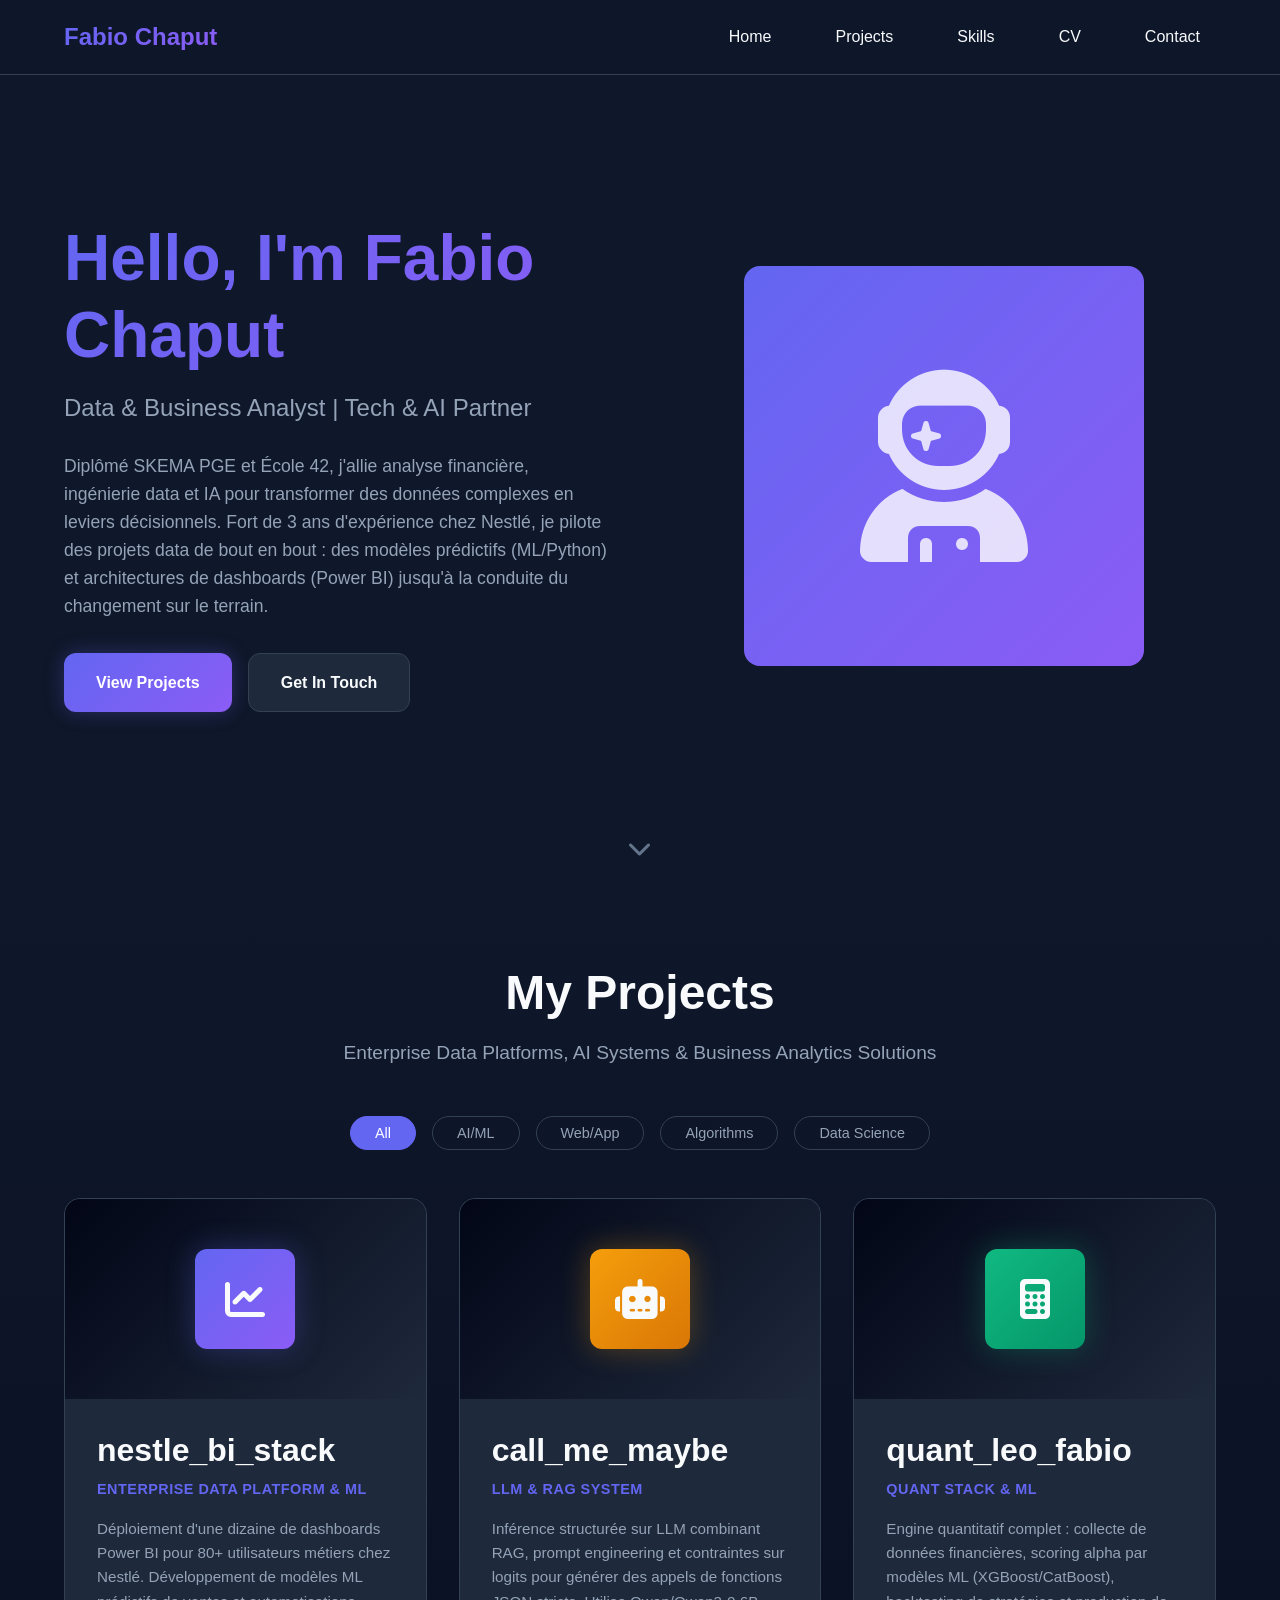
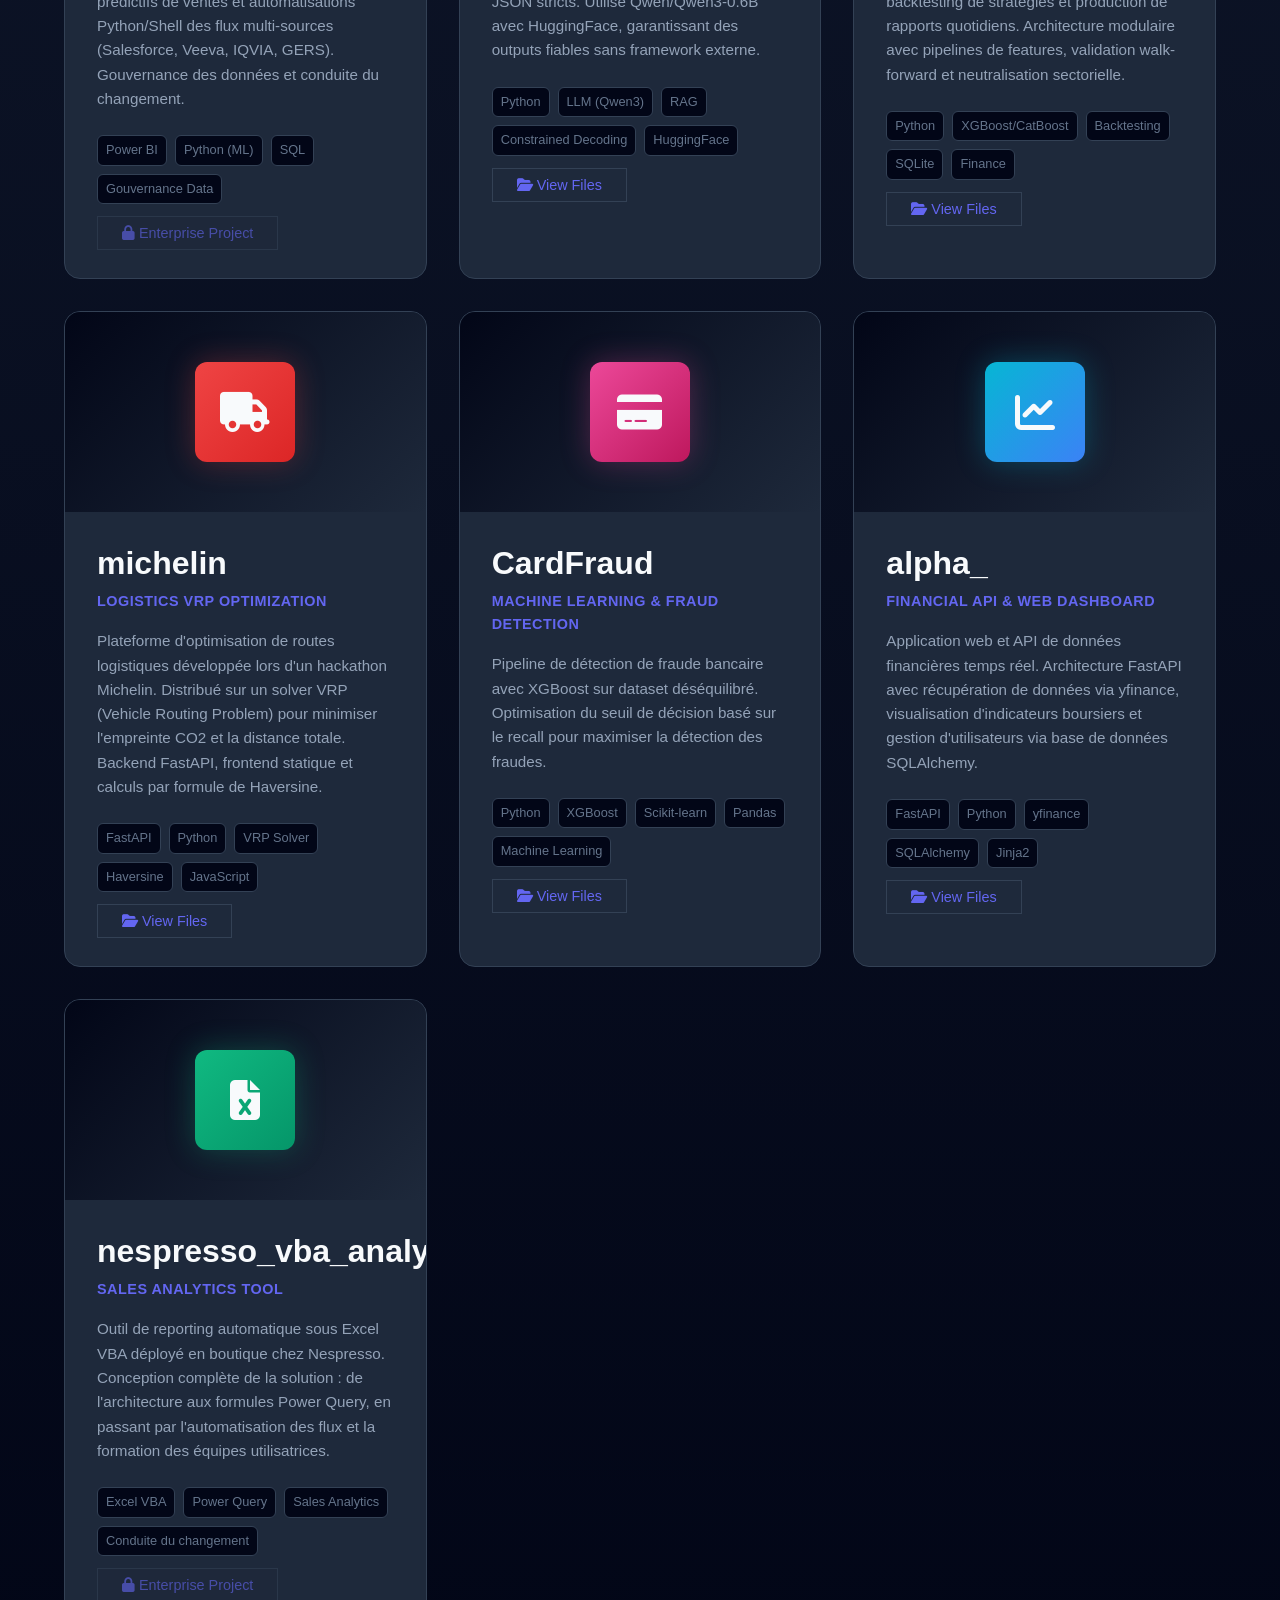
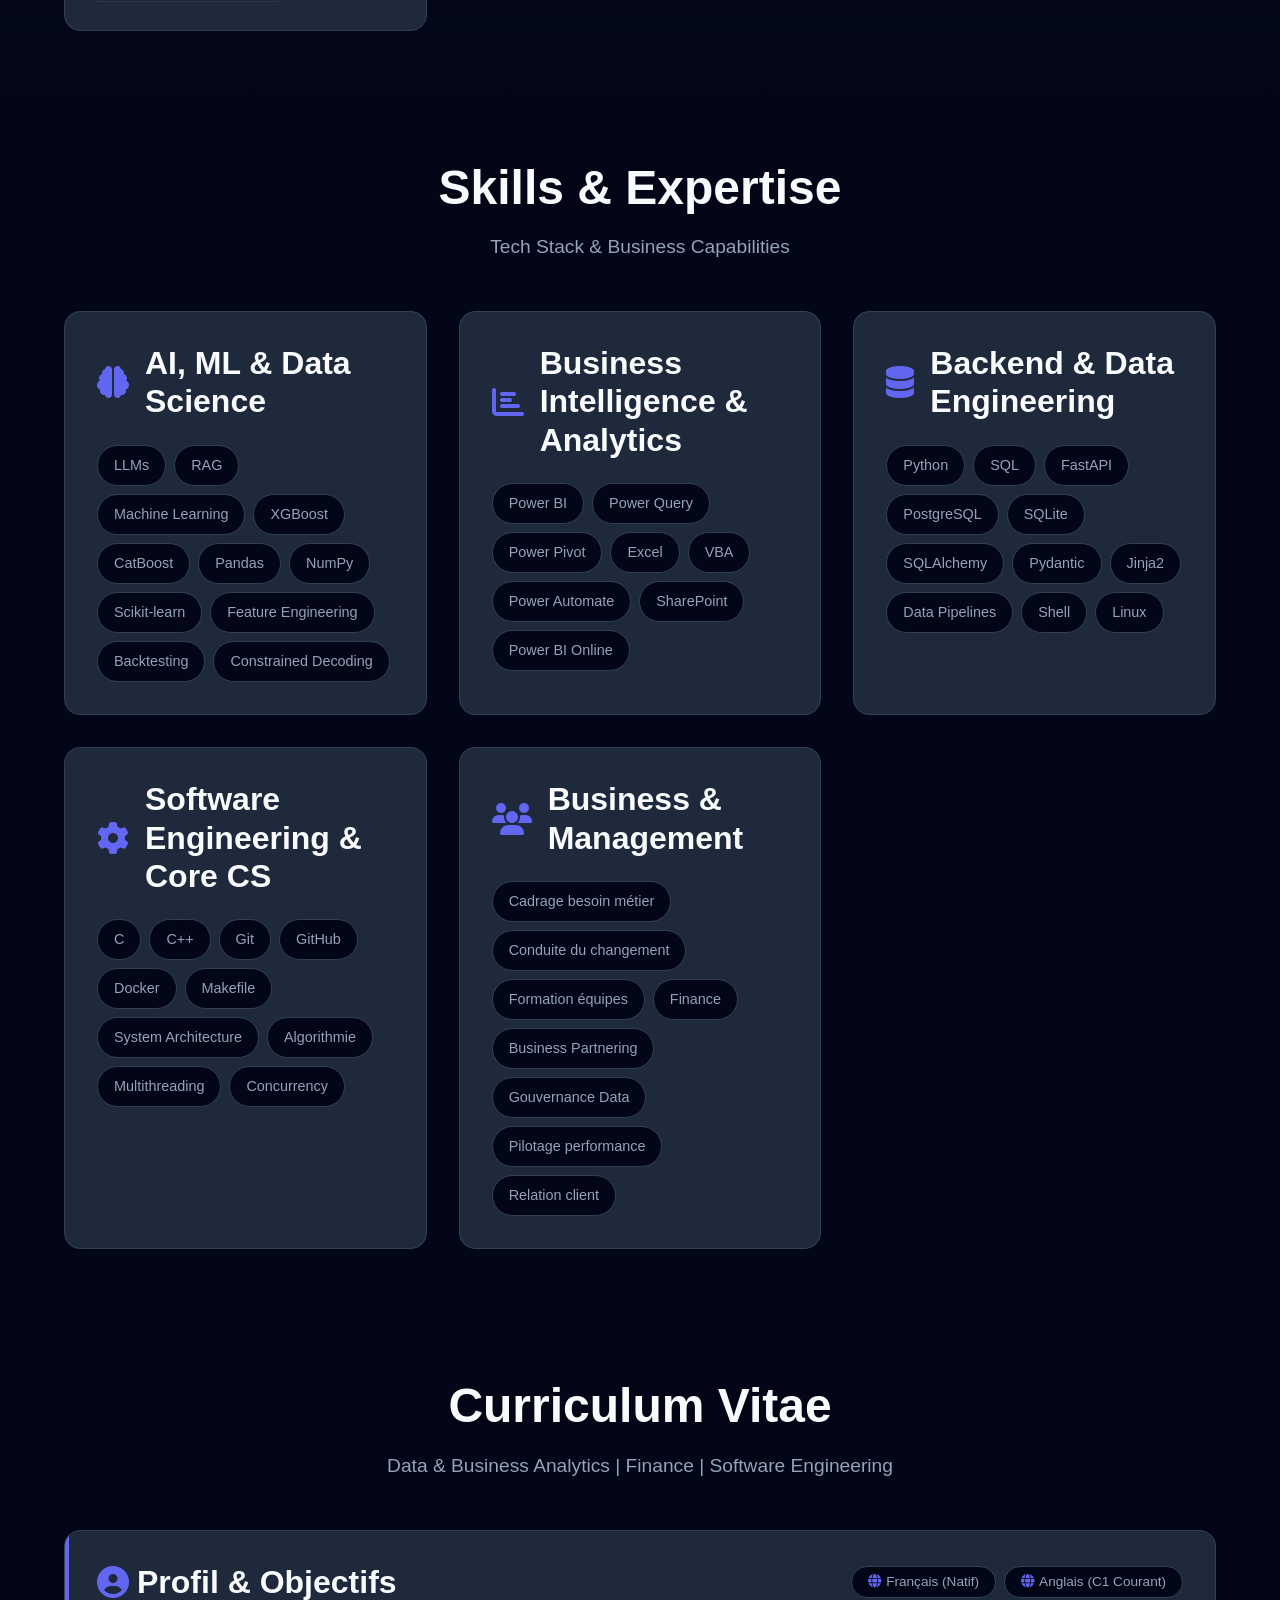
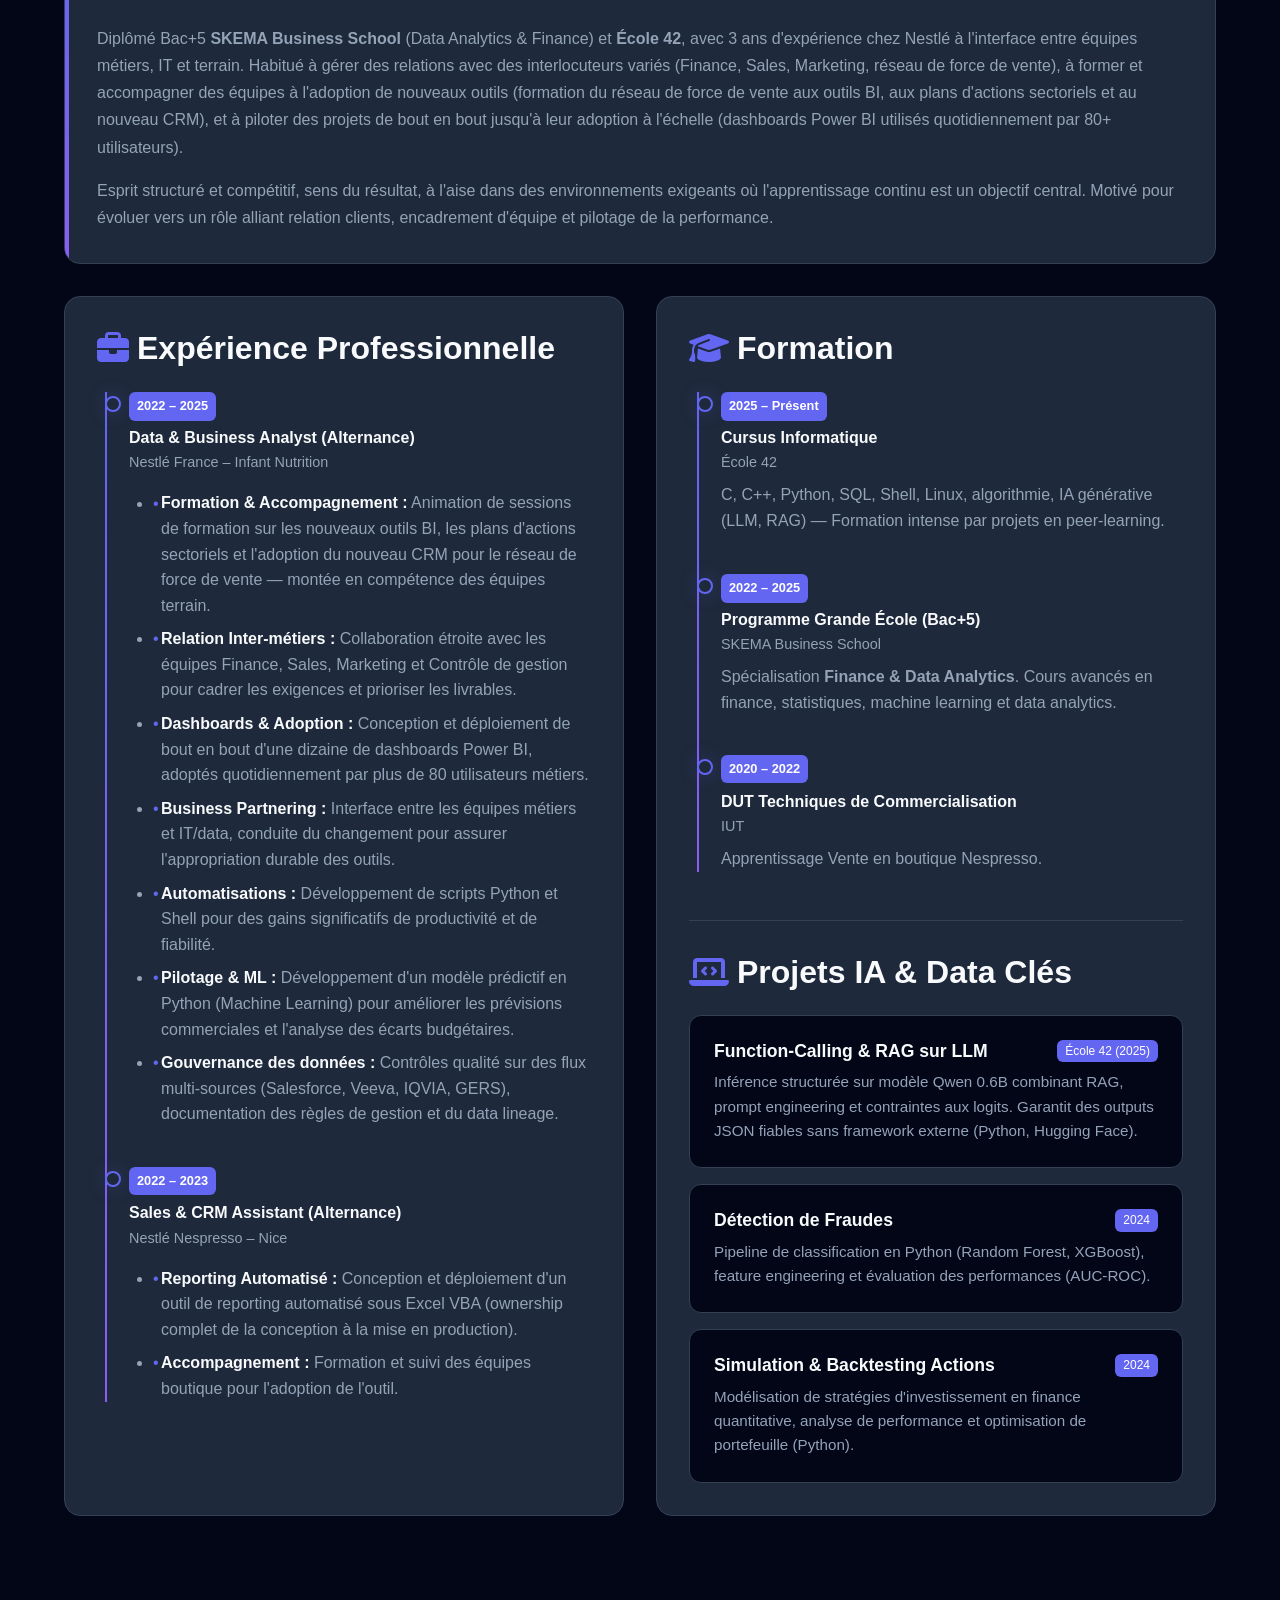
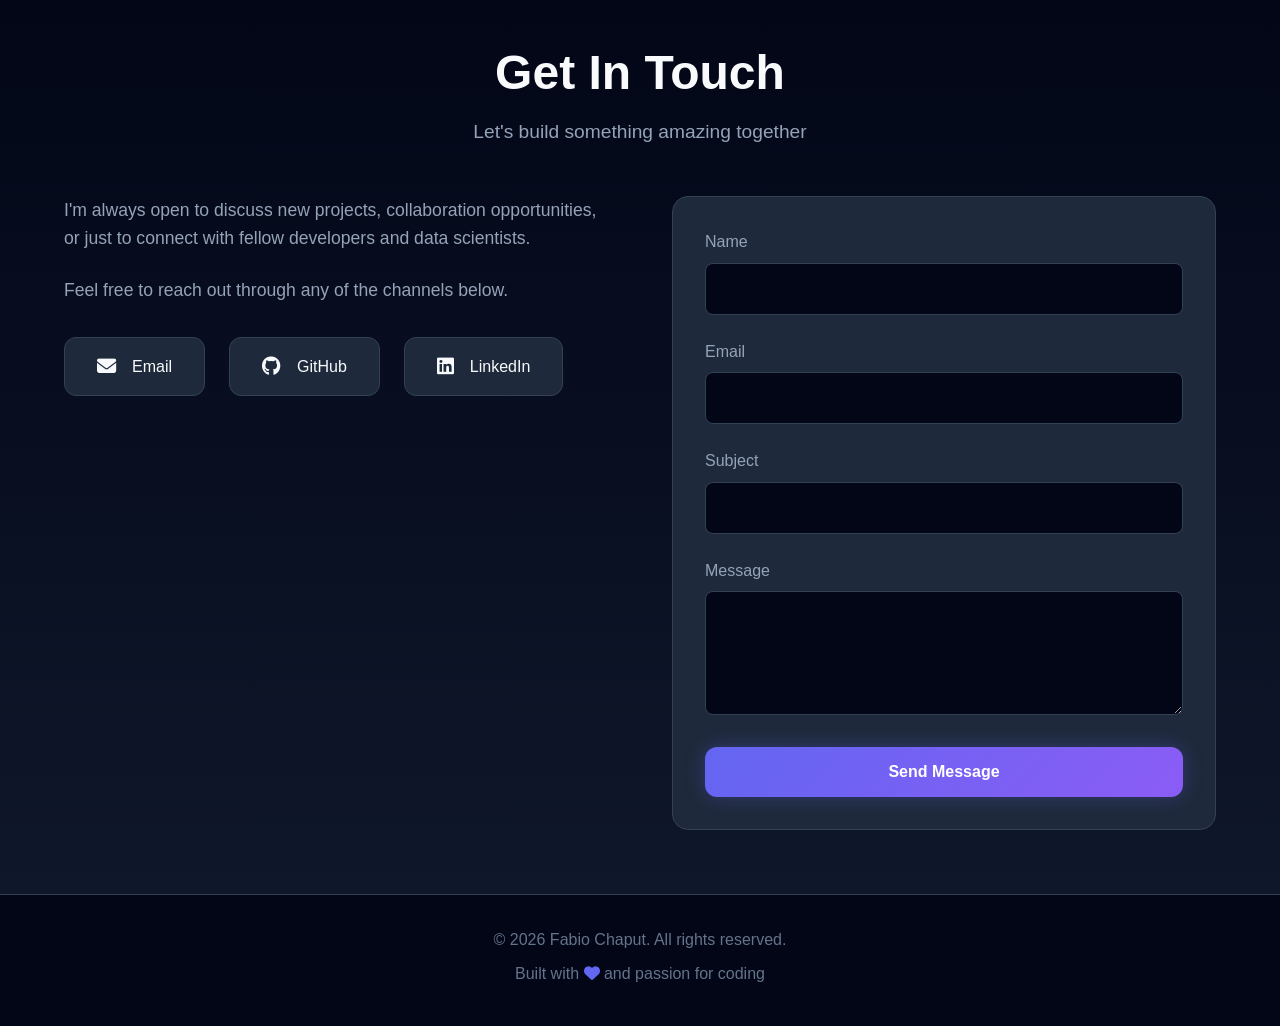
==== index.html @ 71aa5513 "siu" ====
<!DOCTYPE html>
<html lang="en">
<head>
    <meta charset="UTF-8">
    <meta name="viewport" content="width=device-width, initial-scale=1.0">
    <title>Fabio Chaput - Data & Business Analyst | Tech & AI Partner</title>
    <link rel="stylesheet" href="styles.css">
    <link rel="stylesheet" href="https://cdnjs.cloudflare.com/ajax/libs/font-awesome/6.4.0/css/all.min.css">
</head>
<body>
    <!-- Navigation -->
    <nav class="navbar">
        <div class="container">
            <a href="#" class="logo">Fabio Chaput</a>
            <div class="nav-links">
                <a href="#home">Home</a>
                <a href="#projects">Projects</a>
                <a href="#skills">Skills</a>
                <a href="#cv">CV</a>
                <a href="#contact">Contact</a>
            </div>
            <div class="hamburger">
                <i class="fas fa-bars"></i>
            </div>
        </div>
    </nav>

    <!-- Hero Section -->
    <section id="home" class="hero">
        <div class="container">
            <div class="hero-content">
                <h1>Hello, I'm Fabio Chaput</h1>
                <p class="subtitle">Data & Business Analyst | Tech & AI Partner</p>
                <p class="description">
                    Diplômé SKEMA PGE et École 42, j'allie analyse financière, ingénierie data et IA pour transformer 
                    des données complexes en leviers décisionnels. Fort de 3 ans d'expérience chez Nestlé, je pilote 
                    des projets data de bout en bout : des modèles prédictifs (ML/Python) et architectures de dashboards 
                    (Power BI) jusqu'à la conduite du changement sur le terrain.
                </p>
                <div class="cta-buttons">
                    <a href="#projects" class="btn btn-primary">View Projects</a>
                    <a href="#contact" class="btn btn-secondary">Get In Touch</a>
                </div>
            </div>
            <div class="hero-image">
                <div class="profile-placeholder">
                    <i class="fas fa-user-astronaut"></i>
                </div>
            </div>
        </div>
        <div class="scroll-down">
            <i class="fas fa-chevron-down"></i>
        </div>
    </section>

    <!-- Projects Section -->
    <section id="projects" class="projects-section">
        <div class="container">
            <div class="section-header">
                <h2>My Projects</h2>
                <p class="section-subtitle">Enterprise Data Platforms, AI Systems & Business Analytics Solutions</p>
            </div>

            <!-- Project Filter -->
            <div class="project-filters">
                <button class="filter-btn active" data-filter="all">All</button>
                <button class="filter-btn" data-filter="ai">AI/ML</button>
                <button class="filter-btn" data-filter="web">Web/App</button>
                <button class="filter-btn" data-filter="algorithm">Algorithms</button>
                <button class="filter-btn" data-filter="data">Data Science</button>
            </div>

            <!-- Projects Grid -->
            <div class="projects-grid">
                <!-- Project 1: nestle_bi_stack -->
                <div class="project-card" data-tags="data web">
                    <div class="project-image">
                        <div class="project-icon" style="background: linear-gradient(135deg, #6366f1 0%, #8b5cf6 100%); box-shadow: 0 0 30px rgba(99, 102, 241, 0.3);">
                            <i class="fas fa-chart-line"></i>
                        </div>
                    </div>
                    <div class="project-info">
                        <h3>nestle_bi_stack</h3>
                        <p class="project-category">Enterprise Data Platform & ML</p>
                        <p class="project-description">
                            Déploiement d'une dizaine de dashboards Power BI pour 80+ utilisateurs métiers chez Nestlé. 
                            Développement de modèles ML prédictifs de ventes et automatisations Python/Shell des flux 
                            multi-sources (Salesforce, Veeva, IQVIA, GERS). Gouvernance des données et conduite du changement.
                        </p>
                        <div class="project-tech">
                            <span>Power BI</span>
                            <span>Python (ML)</span>
                            <span>SQL</span>
                            <span>Gouvernance Data</span>
                        </div>
                        <div class="project-links">
                            <a href="#" class="btn-project" style="pointer-events: none; opacity: 0.6;">
                                <i class="fas fa-lock"></i> Enterprise Project
                            </a>
                        </div>
                    </div>
                </div>

                <!-- Project 2: call_me_maybe -->
                <div class="project-card" data-tags="ai">
                    <div class="project-image">
                        <div class="project-icon llm-icon">
                            <i class="fas fa-robot"></i>
                        </div>
                    </div>
                    <div class="project-info">
                        <h3>call_me_maybe</h3>
                        <p class="project-category">LLM & RAG System</p>
                        <p class="project-description">
                            Inférence structurée sur LLM combinant RAG, prompt engineering et contraintes sur logits 
                            pour générer des appels de fonctions JSON stricts. Utilise Qwen/Qwen3-0.6B avec HuggingFace, 
                            garantissant des outputs fiables sans framework externe.
                        </p>
                        <div class="project-tech">
                            <span>Python</span>
                            <span>LLM (Qwen3)</span>
                            <span>RAG</span>
                            <span>Constrained Decoding</span>
                            <span>HuggingFace</span>
                        </div>
                        <div class="project-links">
                            <a href="projects/call-me-maybe.html" class="btn-project">
                                <i class="fas fa-folder-open"></i> View Files
                            </a>
                        </div>
                    </div>
                </div>

                <!-- Project 3: quant_leo_fabio -->
                <div class="project-card" data-tags="ai data">
                    <div class="project-image">
                        <div class="project-icon quant-icon">
                            <i class="fas fa-calculator"></i>
                        </div>
                    </div>
                    <div class="project-info">
                        <h3>quant_leo_fabio</h3>
                        <p class="project-category">Quant Stack & ML</p>
                        <p class="project-description">
                            Engine quantitatif complet : collecte de données financières, scoring alpha par modèles ML 
                            (XGBoost/CatBoost), backtesting de stratégies et production de rapports quotidiens. 
                            Architecture modulaire avec pipelines de features, validation walk-forward et neutralisation sectorielle.
                        </p>
                        <div class="project-tech">
                            <span>Python</span>
                            <span>XGBoost/CatBoost</span>
                            <span>Backtesting</span>
                            <span>SQLite</span>
                            <span>Finance</span>
                        </div>
                        <div class="project-links">
                            <a href="projects/quant-leo-fabio.html" class="btn-project">
                                <i class="fas fa-folder-open"></i> View Files
                            </a>
                        </div>
                    </div>
                </div>

                <!-- Project 4: michelin -->
                <div class="project-card" data-tags="web algorithm">
                    <div class="project-image">
                        <div class="project-icon logistics-icon">
                            <i class="fas fa-truck"></i>
                        </div>
                    </div>
                    <div class="project-info">
                        <h3>michelin</h3>
                        <p class="project-category">Logistics VRP Optimization</p>
                        <p class="project-description">
                            Plateforme d'optimisation de routes logistiques développée lors d'un hackathon Michelin. 
                            Distribué sur un solver VRP (Vehicle Routing Problem) pour minimiser l'empreinte CO2 et la 
                            distance totale. Backend FastAPI, frontend statique et calculs par formule de Haversine.
                        </p>
                        <div class="project-tech">
                            <span>FastAPI</span>
                            <span>Python</span>
                            <span>VRP Solver</span>
                            <span>Haversine</span>
                            <span>JavaScript</span>
                        </div>
                        <div class="project-links">
                            <a href="projects/michelin.html" class="btn-project">
                                <i class="fas fa-folder-open"></i> View Files
                            </a>
                        </div>
                    </div>
                </div>
                <!-- Project 4.5: CardFraud -->
                <div class="project-card" data-tags="ai data">
                    <div class="project-image">
                        <div class="project-icon" style="background: linear-gradient(135deg, #ec4899 0%, #be185d 100%); box-shadow: 0 0 30px rgba(236, 72, 153, 0.3);">
                            <i class="fas fa-credit-card"></i>
                        </div>
                    </div>
                    <div class="project-info">
                        <h3>CardFraud</h3>
                        <p class="project-category">Machine Learning & Fraud Detection</p>
                        <p class="project-description">
                            Pipeline de détection de fraude bancaire avec XGBoost sur dataset déséquilibré. 
                            Optimisation du seuil de décision basé sur le recall pour maximiser la détection des fraudes.
                        </p>
                        <div class="project-tech">
                            <span>Python</span>
                            <span>XGBoost</span>
                            <span>Scikit-learn</span>
                            <span>Pandas</span>
                            <span>Machine Learning</span>
                        </div>
                        <div class="project-links">
                            <a href="projects/cardfraud.html" class="btn-project">
                                <i class="fas fa-folder-open"></i> View Files
                            </a>
                        </div>
                    </div>
                </div>

                <!-- Project 5: alpha_ -->
                <div class="project-card" data-tags="web data">
                    <div class="project-image">
                        <div class="project-icon stock-icon">
                            <i class="fas fa-chart-line"></i>
                        </div>
                    </div>
                    <div class="project-info">
                        <h3>alpha_</h3>
                        <p class="project-category">Financial API & Web Dashboard</p>
                        <p class="project-description">
                            Application web et API de données financières temps réel. Architecture FastAPI avec 
                            récupération de données via yfinance, visualisation d'indicateurs boursiers et gestion 
                            d'utilisateurs via base de données SQLAlchemy.
                        </p>
                        <div class="project-tech">
                            <span>FastAPI</span>
                            <span>Python</span>
                            <span>yfinance</span>
                            <span>SQLAlchemy</span>
                            <span>Jinja2</span>
                        </div>
                        <div class="project-links">
                            <a href="projects/alpha-.html" class="btn-project">
                                <i class="fas fa-folder-open"></i> View Files
                            </a>
                        </div>
                    </div>
                </div>

                <!-- Project 6: nespresso_vba_analytics -->
                <div class="project-card" data-tags="data web">
                    <div class="project-image">
                        <div class="project-icon" style="background: linear-gradient(135deg, #10b981 0%, #059669 100%); box-shadow: 0 0 30px rgba(16, 185, 129, 0.3);">
                            <i class="fas fa-file-excel"></i>
                        </div>
                    </div>
                    <div class="project-info">
                        <h3>nespresso_vba_analytics</h3>
                        <p class="project-category">Sales Analytics Tool</p>
                        <p class="project-description">
                            Outil de reporting automatique sous Excel VBA déployé en boutique chez Nespresso. 
                            Conception complète de la solution : de l'architecture aux formules Power Query, 
                            en passant par l'automatisation des flux et la formation des équipes utilisatrices.
                        </p>
                        <div class="project-tech">
                            <span>Excel VBA</span>
                            <span>Power Query</span>
                            <span>Sales Analytics</span>
                            <span>Conduite du changement</span>
                        </div>
                        <div class="project-links">
                            <a href="#" class="btn-project" style="pointer-events: none; opacity: 0.6;">
                                <i class="fas fa-lock"></i> Enterprise Project
                            </a>
                        </div>
                    </div>
                </div>
            </div>
        </div>
    </section>

    <!-- Skills Section -->
    <section id="skills" class="skills-section">
        <div class="container">
            <div class="section-header">
                <h2>Skills & Expertise</h2>
                <p class="section-subtitle">Tech Stack & Business Capabilities</p>
            </div>
            <div class="skills-grid">
                <!-- Skill Category 1: AI, ML & Data Science -->
                <div class="skill-category">
                    <h3><i class="fas fa-brain"></i> AI, ML & Data Science</h3>
                    <div class="skill-tags">
                        <span>LLMs</span>
                        <span>RAG</span>
                        <span>Machine Learning</span>
                        <span>XGBoost</span>
                        <span>CatBoost</span>
                        <span>Pandas</span>
                        <span>NumPy</span>
                        <span>Scikit-learn</span>
                        <span>Feature Engineering</span>
                        <span>Backtesting</span>
                        <span>Constrained Decoding</span>
                    </div>
                </div>
                
                <!-- Skill Category 2: Business Intelligence & Analytics -->
                <div class="skill-category">
                    <h3><i class="fas fa-chart-bar"></i> Business Intelligence & Analytics</h3>
                    <div class="skill-tags">
                        <span>Power BI</span>
                        <span>Power Query</span>
                        <span>Power Pivot</span>
                        <span>Excel</span>
                        <span>VBA</span>
                        <span>Power Automate</span>
                        <span>SharePoint</span>
                        <span>Power BI Online</span>
                    </div>
                </div>
                
                <!-- Skill Category 3: Backend & Data Engineering -->
                <div class="skill-category">
                    <h3><i class="fas fa-database"></i> Backend & Data Engineering</h3>
                    <div class="skill-tags">
                        <span>Python</span>
                        <span>SQL</span>
                        <span>FastAPI</span>
                        <span>PostgreSQL</span>
                        <span>SQLite</span>
                        <span>SQLAlchemy</span>
                        <span>Pydantic</span>
                        <span>Jinja2</span>
                        <span>Data Pipelines</span>
                        <span>Shell</span>
                        <span>Linux</span>
                    </div>
                </div>
                
                <!-- Skill Category 4: Software Engineering & Core CS -->
                <div class="skill-category">
                    <h3><i class="fas fa-cog"></i> Software Engineering & Core CS</h3>
                    <div class="skill-tags">
                        <span>C</span>
                        <span>C++</span>
                        <span>Git</span>
                        <span>GitHub</span>
                        <span>Docker</span>
                        <span>Makefile</span>
                        <span>System Architecture</span>
                        <span>Algorithmie</span>
                        <span>Multithreading</span>
                        <span>Concurrency</span>
                    </div>
                </div>
                
                <!-- Skill Category 5: Business & Management -->
                <div class="skill-category">
                    <h3><i class="fas fa-users"></i> Business & Management</h3>
                    <div class="skill-tags">
                        <span>Cadrage besoin métier</span>
                        <span>Conduite du changement</span>
                        <span>Formation équipes</span>
                        <span>Finance</span>
                        <span>Business Partnering</span>
                        <span>Gouvernance Data</span>
                        <span>Pilotage performance</span>
                        <span>Relation client</span>
                    </div>
                </div>
            </div>
        </div>
    </section>

    <!-- CV Section -->
    <section id="cv" class="cv-section">
        <div class="container">
            <div class="section-header">
                <h2>Curriculum Vitae</h2>
                <p class="section-subtitle">Data & Business Analytics | Finance | Software Engineering</p>
            </div>

            <!-- Profile Summary Card -->
            <div class="cv-profile-card">
                <div class="cv-profile-header">
                    <h3><i class="fas fa-user-circle"></i> Profil & Objectifs</h3>
                    <div class="cv-languages">
                        <span class="badge"><i class="fas fa-globe"></i> Français (Natif)</span>
                        <span class="badge"><i class="fas fa-globe"></i> Anglais (C1 Courant)</span>
                    </div>
                </div>
                <p class="cv-profile-text">
                    Diplômé Bac+5 <strong>SKEMA Business School</strong> (Data Analytics & Finance) et <strong>École 42</strong>, avec 3 ans d'expérience chez Nestlé à l'interface entre équipes métiers, IT et terrain. Habitué à gérer des relations avec des interlocuteurs variés (Finance, Sales, Marketing, réseau de force de vente), à former et accompagner des équipes à l'adoption de nouveaux outils (formation du réseau de force de vente aux outils BI, aux plans d'actions sectoriels et au nouveau CRM), et à piloter des projets de bout en bout jusqu'à leur adoption à l'échelle (dashboards Power BI utilisés quotidiennement par 80+ utilisateurs).
                </p>
                <p class="cv-profile-text">
                    Esprit structuré et compétitif, sens du résultat, à l'aise dans des environnements exigeants où l'apprentissage continu est un objectif central. Motivé pour évoluer vers un rôle alliant relation clients, encadrement d'équipe et pilotage de la performance.
                </p>
            </div>

            <div class="cv-grid">
                <!-- Professional Experience Column -->
                <div class="cv-block">
                    <h3><i class="fas fa-briefcase"></i> Expérience Professionnelle</h3>
                    <div class="timeline">
                        <div class="timeline-item">
                            <span class="timeline-date">2022 – 2025</span>
                            <h4>Data & Business Analyst (Alternance)</h4>
                            <p class="timeline-institution">Nestlé France – Infant Nutrition</p>
                            <ul class="cv-list">
                                <li><strong>Formation & Accompagnement :</strong> Animation de sessions de formation sur les nouveaux outils BI, les plans d'actions sectoriels et l'adoption du nouveau CRM pour le réseau de force de vente — montée en compétence des équipes terrain.</li>
                                <li><strong>Relation Inter-métiers :</strong> Collaboration étroite avec les équipes Finance, Sales, Marketing et Contrôle de gestion pour cadrer les exigences et prioriser les livrables.</li>
                                <li><strong>Dashboards & Adoption :</strong> Conception et déploiement de bout en bout d'une dizaine de dashboards Power BI, adoptés quotidiennement par plus de 80 utilisateurs métiers.</li>
                                <li><strong>Business Partnering :</strong> Interface entre les équipes métiers et IT/data, conduite du changement pour assurer l'appropriation durable des outils.</li>
                                <li><strong>Automatisations :</strong> Développement de scripts Python et Shell pour des gains significatifs de productivité et de fiabilité.</li>
                                <li><strong>Pilotage & ML :</strong> Développement d'un modèle prédictif en Python (Machine Learning) pour améliorer les prévisions commerciales et l'analyse des écarts budgétaires.</li>
                                <li><strong>Gouvernance des données :</strong> Contrôles qualité sur des flux multi-sources (Salesforce, Veeva, IQVIA, GERS), documentation des règles de gestion et du data lineage.</li>
                            </ul>
                        </div>

                        <div class="timeline-item">
                            <span class="timeline-date">2022 – 2023</span>
                            <h4>Sales & CRM Assistant (Alternance)</h4>
                            <p class="timeline-institution">Nestlé Nespresso – Nice</p>
                            <ul class="cv-list">
                                <li><strong>Reporting Automatisé :</strong> Conception et déploiement d'un outil de reporting automatisé sous Excel VBA (ownership complet de la conception à la mise en production).</li>
                                <li><strong>Accompagnement :</strong> Formation et suivi des équipes boutique pour l'adoption de l'outil.</li>
                            </ul>
                        </div>
                    </div>
                </div>

                <!-- Education & Projects Column -->
                <div class="cv-block">
                    <h3><i class="fas fa-graduation-cap"></i> Formation</h3>
                    <div class="timeline">
                        <div class="timeline-item">
                            <span class="timeline-date">2025 – Présent</span>
                            <h4>Cursus Informatique</h4>
                            <p class="timeline-institution">École 42</p>
                            <p>C, C++, Python, SQL, Shell, Linux, algorithmie, IA générative (LLM, RAG) — Formation intense par projets en peer-learning.</p>
                        </div>

                        <div class="timeline-item">
                            <span class="timeline-date">2022 – 2025</span>
                            <h4>Programme Grande École (Bac+5)</h4>
                            <p class="timeline-institution">SKEMA Business School</p>
                            <p>Spécialisation <strong>Finance & Data Analytics</strong>. Cours avancés en finance, statistiques, machine learning et data analytics.</p>
                        </div>

                        <div class="timeline-item">
                            <span class="timeline-date">2020 – 2022</span>
                            <h4>DUT Techniques de Commercialisation</h4>
                            <p class="timeline-institution">IUT</p>
                            <p>Apprentissage Vente en boutique Nespresso.</p>
                        </div>
                    </div>

                    <!-- Projects Block -->
                    <div class="cv-subblock">
                        <h3><i class="fas fa-laptop-code"></i> Projets IA & Data Clés</h3>
                        <div class="project-mini-cards">
                            <div class="mini-card">
                                <h4>Function-Calling & RAG sur LLM <span class="mini-tag">École 42 (2025)</span></h4>
                                <p>Inférence structurée sur modèle Qwen 0.6B combinant RAG, prompt engineering et contraintes aux logits. Garantit des outputs JSON fiables sans framework externe (Python, Hugging Face).</p>
                            </div>
                            <div class="mini-card">
                                <h4>Détection de Fraudes <span class="mini-tag">2024</span></h4>
                                <p>Pipeline de classification en Python (Random Forest, XGBoost), feature engineering et évaluation des performances (AUC-ROC).</p>
                            </div>
                            <div class="mini-card">
                                <h4>Simulation & Backtesting Actions <span class="mini-tag">2024</span></h4>
                                <p>Modélisation de stratégies d'investissement en finance quantitative, analyse de performance et optimisation de portefeuille (Python).</p>
                            </div>
                        </div>
                    </div>
                </div>
            </div>
        </div>
    </section>

    <!-- Contact Section -->
    <section id="contact" class="contact-section">
        <div class="container">
            <div class="section-header">
                <h2>Get In Touch</h2>
                <p class="section-subtitle">Let's build something amazing together</p>
            </div>
            <div class="contact-content">
                <div class="contact-info">
                    <p>I'm always open to discuss new projects, collaboration opportunities, or just to connect with fellow developers and data scientists.</p>
                    <p>Feel free to reach out through any of the channels below.</p>
                    <div class="social-links">
                        <a href="mailto:chaput.fabio@gmail.com" class="social-link">
                            <i class="fas fa-envelope"></i>
                            <span>Email</span>
                        </a>
                        <a href="https://github.com/fabio-biot" class="social-link">
                            <i class="fab fa-github"></i>
                            <span>GitHub</span>
                        </a>
                        <a href="https://www.linkedin.com/in/fabio-chaput-270044213/" class="social-link">
                            <i class="fab fa-linkedin"></i>
                            <span>LinkedIn</span>
                        </a>
                    </div>
                </div>
                <div class="contact-form">
                    <form id="contactForm">
                        <div class="form-group">
                            <label for="name">Name</label>
                            <input type="text" id="name" name="name" required>
                        </div>
                        <div class="form-group">
                            <label for="email">Email</label>
                            <input type="email" id="email" name="email" required>
                        </div>
                        <div class="form-group">
                            <label for="subject">Subject</label>
                            <input type="text" id="subject" name="subject" required>
                        </div>
                        <div class="form-group">
                            <label for="message">Message</label>
                            <textarea id="message" name="message" rows="5" required></textarea>
                        </div>
                        <button type="submit" class="btn btn-primary">Send Message</button>
                    </form>
                </div>
            </div>
        </div>
    </section>

    <!-- Footer -->
    <footer class="footer">
        <div class="container">
            <p>&copy; 2026 Fabio Chaput. All rights reserved.</p>
            <p>Built with <i class="fas fa-heart"></i> and passion for coding</p>
        </div>
    </footer>

    <!-- Back to Top Button -->
    <button id="backToTop" class="back-to-top">
        <i class="fas fa-arrow-up"></i>
    </button>

    <script src="script.js"></script>
</body>
</html>
---- styles.css ----
/* ===== CSS Variables ===== */
:root {
    /* Colors */
    --primary-color: #6366f1;
    --primary-hover: #4f46e5;
    --secondary-color: #8b5cf6;
    --secondary-hover: #7c3aed;
    --accent-color: #06b6d4;
    --accent-hover: #0891b2;
    
    --bg-dark: #0f172a;
    --bg-darker: #020617;
    --bg-card: #1e293b;
    --bg-card-hover: #334155;
    
    --text-primary: #f8fafc;
    --text-secondary: #94a3b8;
    --text-muted: #64748b;
    
    --border-color: #334155;
    --border-glow: rgba(99, 102, 241, 0.3);
    
    /* Shadows */
    --shadow-sm: 0 2px 4px rgba(0, 0, 0, 0.1);
    --shadow-md: 0 4px 6px rgba(0, 0, 0, 0.1);
    --shadow-lg: 0 10px 15px rgba(0, 0, 0, 0.1);
    --shadow-glow: 0 0 20px rgba(99, 102, 241, 0.3);
    
    /* Spacing */
    --spacing-xs: 0.25rem;
    --spacing-sm: 0.5rem;
    --spacing-md: 1rem;
    --spacing-lg: 1.5rem;
    --spacing-xl: 2rem;
    --spacing-2xl: 3rem;
    --spacing-3xl: 4rem;
    
    /* Border Radius */
    --radius-sm: 0.375rem;
    --radius-md: 0.5rem;
    --radius-lg: 0.75rem;
    --radius-xl: 1rem;
    --radius-full: 9999px;
    
    /* Transitions */
    --transition-fast: 150ms ease;
    --transition-normal: 250ms ease;
    --transition-slow: 350ms ease;
    
    /* Typography */
    --font-sans: 'Inter', -apple-system, BlinkMacSystemFont, sans-serif;
    --font-mono: 'Fira Code', monospace;
    
    /* Gradients */
    --gradient-primary: linear-gradient(135deg, #6366f1 0%, #8b5cf6 100%);
    --gradient-card: linear-gradient(145deg, #1e293b 0%, #0f172a 100%);
}

/* ===== Reset & Base ===== */
*, *::before, *::after {
    box-sizing: border-box;
    margin: 0;
    padding: 0;
}

html {
    scroll-behavior: smooth;
}

body {
    font-family: var(--font-sans);
    background: var(--bg-dark);
    color: var(--text-primary);
    line-height: 1.6;
    min-height: 100vh;
    overflow-x: hidden;
}

/* ===== Container ===== */
.container {
    width: 100%;
    max-width: 1200px;
    margin: 0 auto;
    padding: 0 var(--spacing-lg);
}

/* ===== Typography ===== */
h1, h2, h3, h4, h5, h6 {
    line-height: 1.2;
    font-weight: 700;
}

h1 { font-size: clamp(2.5rem, 5vw, 4rem); }
h2 { font-size: clamp(2rem, 4vw, 3rem); }
h3 { font-size: clamp(1.5rem, 3vw, 2rem); }

p {
    color: var(--text-secondary);
}

a {
    color: inherit;
    text-decoration: none;
    transition: color var(--transition-fast);
}

/* ===== Buttons ===== */
.btn {
    display: inline-flex;
    align-items: center;
    justify-content: center;
    gap: var(--spacing-sm);
    padding: var(--spacing-md) var(--spacing-xl);
    border: none;
    border-radius: var(--radius-lg);
    font-size: 1rem;
    font-weight: 600;
    cursor: pointer;
    transition: all var(--transition-normal);
}

.btn-primary {
    background: var(--gradient-primary);
    color: white;
    box-shadow: var(--shadow-glow);
}

.btn-primary:hover {
    transform: translateY(-2px);
    box-shadow: 0 0 30px rgba(99, 102, 241, 0.5);
}

.btn-secondary {
    background: var(--bg-card);
    color: var(--text-primary);
    border: 1px solid var(--border-color);
}

.btn-secondary:hover {
    background: var(--bg-card-hover);
    border-color: var(--primary-color);
}

.btn-project {
    background: var(--bg-card);
    color: var(--primary-color);
    border: 1px solid var(--border-color);
    padding: var(--spacing-sm) var(--spacing-lg);
    font-size: 0.9rem;
    margin-top: var(--spacing-md);
}

.btn-project:hover {
    background: var(--primary-color);
    color: white;
    border-color: var(--primary-color);
}

/* ===== Navigation ===== */
.navbar {
    position: fixed;
    top: 0;
    left: 0;
    right: 0;
    z-index: 1000;
    background: rgba(15, 23, 42, 0.9);
    backdrop-filter: blur(10px);
    padding: var(--spacing-md) 0;
    border-bottom: 1px solid var(--border-color);
}

.navbar .container {
    display: flex;
    align-items: center;
    justify-content: space-between;
}

.logo {
    font-size: 1.5rem;
    font-weight: 700;
    background: var(--gradient-primary);
    -webkit-background-clip: text;
    -webkit-text-fill-color: transparent;
    background-clip: text;
}

.nav-links {
    display: flex;
    gap: var(--spacing-xl);
}

.nav-links a {
    padding: var(--spacing-sm) var(--spacing-md);
    border-radius: var(--radius-md);
    transition: all var(--transition-fast);
    position: relative;
}

.nav-links a::after {
    content: '';
    position: absolute;
    bottom: 0;
    left: 50%;
    width: 0;
    height: 2px;
    background: var(--primary-color);
    transition: all var(--transition-normal);
    transform: translateX(-50%);
}

.nav-links a:hover {
    color: var(--primary-color);
}

.nav-links a:hover::after {
    width: 100%;
}

.hamburger {
    display: none;
    cursor: pointer;
    font-size: 1.5rem;
}

/* ===== Hero Section ===== */
.hero {
    min-height: 100vh;
    display: flex;
    align-items: center;
    justify-content: center;
    padding: var(--spacing-3xl) 0 var(--spacing-xl);
    position: relative;
    overflow: hidden;
}

.hero .container {
    display: grid;
    grid-template-columns: 1fr 1fr;
    gap: var(--spacing-3xl);
    align-items: center;
}

.hero-content {
    z-index: 1;
}

.hero h1 {
    margin-bottom: var(--spacing-md);
    background: var(--gradient-primary);
    -webkit-background-clip: text;
    -webkit-text-fill-color: transparent;
    background-clip: text;
}

.hero .subtitle {
    font-size: 1.5rem;
    color: var(--text-secondary);
    margin-bottom: var(--spacing-lg);
}

.hero .description {
    font-size: 1.1rem;
    max-width: 600px;
    margin-bottom: var(--spacing-xl);
    color: var(--text-secondary);
}

.cta-buttons {
    display: flex;
    gap: var(--spacing-md);
}

.hero-image {
    display: flex;
    justify-content: center;
    align-items: center;
}

.profile-placeholder {
    width: 400px;
    height: 400px;
    border-radius: var(--radius-xl);
    background: var(--gradient-primary);
    display: flex;
    align-items: center;
    justify-content: center;
    position: relative;
    overflow: hidden;
}

.profile-placeholder::before {
    content: '';
    position: absolute;
    inset: -2px;
    background: var(--gradient-primary);
    z-index: -1;
    border-radius: var(--radius-xl);
    opacity: 0.3;
    filter: blur(20px);
}

.profile-placeholder i {
    font-size: 12rem;
    color: white;
    opacity: 0.8;
}

.scroll-down {
    position: absolute;
    bottom: var(--spacing-xl);
    left: 50%;
    transform: translateX(-50%);
    animation: bounce 2s infinite;
    color: var(--text-muted);
    font-size: 1.5rem;
}

@keyframes bounce {
    0%, 20%, 50%, 80%, 100% {
        transform: translate(-50%, 0);
    }
    40% {
        transform: translate(-50%, -10px);
    }
    60% {
        transform: translate(-50%, -5px);
    }
}

/* ===== Section Headers ===== */
.section-header {
    text-align: center;
    margin-bottom: var(--spacing-2xl);
}

.section-header h2 {
    margin-bottom: var(--spacing-md);
}

.section-subtitle {
    font-size: 1.2rem;
    color: var(--text-secondary);
    max-width: 600px;
    margin: 0 auto;
}

/* ===== Projects Section ===== */
.projects-section {
    padding: var(--spacing-3xl) 0;
    background: linear-gradient(180deg, var(--bg-dark) 0%, var(--bg-darker) 100%);
}

.project-filters {
    display: flex;
    justify-content: center;
    gap: var(--spacing-md);
    margin-bottom: var(--spacing-2xl);
    flex-wrap: wrap;
}

.filter-btn {
    padding: var(--spacing-sm) var(--spacing-lg);
    border: 1px solid var(--border-color);
    background: transparent;
    color: var(--text-secondary);
    border-radius: var(--radius-full);
    cursor: pointer;
    transition: all var(--transition-normal);
    font-size: 0.9rem;
}

.filter-btn:hover,
.filter-btn.active {
    background: var(--primary-color);
    color: white;
    border-color: var(--primary-color);
}

.projects-grid {
    display: grid;
    grid-template-columns: repeat(auto-fit, minmax(350px, 1fr));
    gap: var(--spacing-xl);
}

.project-card {
    background: var(--bg-card);
    border: 1px solid var(--border-color);
    border-radius: var(--radius-xl);
    overflow: hidden;
    transition: all var(--transition-normal);
    position: relative;
}

.project-card::before {
    content: '';
    position: absolute;
    top: 0;
    left: 0;
    right: 0;
    height: 3px;
    background: var(--gradient-primary);
    transform: scaleX(0);
    transform-origin: left;
    transition: transform var(--transition-normal);
}

.project-card:hover {
    transform: translateY(-8px);
    border-color: var(--primary-color);
    box-shadow: var(--shadow-lg);
}

.project-card:hover::before {
    transform: scaleX(1);
}

.project-card.hidden {
    display: none;
}

.project-image {
    height: 200px;
    display: flex;
    align-items: center;
    justify-content: center;
    background: linear-gradient(135deg, var(--bg-darker) 0%, var(--bg-card) 100%);
}

.project-icon {
    width: 100px;
    height: 100px;
    border-radius: var(--radius-lg);
    display: flex;
    align-items: center;
    justify-content: center;
    font-size: 2.5rem;
    transition: all var(--transition-normal);
}

.project-card:hover .project-icon {
    transform: scale(1.1) rotate(5deg);
}

/* Icon Themes */
.stock-icon {
    background: linear-gradient(135deg, #06b6d4 0%, #3b82f6 100%);
    box-shadow: 0 0 30px rgba(6, 182, 212, 0.3);
}

.drone-icon {
    background: linear-gradient(135deg, #8b5cf6 0%, #a855f7 100%);
    box-shadow: 0 0 30px rgba(139, 92, 246, 0.3);
}

.quantum-icon {
    background: linear-gradient(135deg, #ec4899 0%, #8b5cf6 100%);
    box-shadow: 0 0 30px rgba(236, 72, 153, 0.3);
}

.quant-icon {
    background: linear-gradient(135deg, #10b981 0%, #059669 100%);
    box-shadow: 0 0 30px rgba(16, 185, 129, 0.3);
}

.llm-icon {
    background: linear-gradient(135deg, #f59e0b 0%, #d97706 100%);
    box-shadow: 0 0 30px rgba(245, 158, 11, 0.3);
}

.logistics-icon {
    background: linear-gradient(135deg, #ef4444 0%, #dc2626 100%);
    box-shadow: 0 0 30px rgba(239, 68, 68, 0.3);
}

.project-info {
    padding: var(--spacing-xl);
}

.project-info h3 {
    margin-bottom: var(--spacing-sm);
    color: var(--text-primary);
}

.project-category {
    color: var(--primary-color);
    font-size: 0.9rem;
    font-weight: 600;
    margin-bottom: var(--spacing-md);
    text-transform: uppercase;
    letter-spacing: 0.5px;
}

.project-description {
    font-size: 0.95rem;
    margin-bottom: var(--spacing-lg);
    color: var(--text-secondary);
}

.project-tech {
    display: flex;
    flex-wrap: wrap;
    gap: var(--spacing-sm);
    margin-bottom: var(--spacing-md);
}

.project-tech span {
    background: var(--bg-darker);
    padding: var(--spacing-xs) var(--spacing-sm);
    border-radius: var(--radius-sm);
    font-size: 0.8rem;
    color: var(--text-muted);
    border: 1px solid var(--border-color);
}

/* ===== Skills Section ===== */
.skills-section {
    padding: var(--spacing-3xl) 0;
    background: var(--bg-darker);
}

.skills-grid {
    display: grid;
    grid-template-columns: repeat(auto-fit, minmax(300px, 1fr));
    gap: var(--spacing-xl);
}

.skill-category {
    background: var(--bg-card);
    border: 1px solid var(--border-color);
    border-radius: var(--radius-xl);
    padding: var(--spacing-xl);
    transition: all var(--transition-normal);
}

.skill-category:hover {
    border-color: var(--primary-color);
    box-shadow: var(--shadow-glow);
    transform: translateY(-4px);
}

.skill-category h3 {
    display: flex;
    align-items: center;
    gap: var(--spacing-md);
    margin-bottom: var(--spacing-lg);
    color: var(--text-primary);
}

.skill-category h3 i {
    color: var(--primary-color);
}

.skill-tags {
    display: flex;
    flex-wrap: wrap;
    gap: var(--spacing-sm);
}

.skill-tags span {
    background: var(--bg-darker);
    padding: var(--spacing-sm) var(--spacing-md);
    border-radius: var(--radius-full);
    font-size: 0.9rem;
    color: var(--text-secondary);
    border: 1px solid var(--border-color);
    transition: all var(--transition-fast);
}

.skill-tags span:hover {
    background: var(--primary-color);
    color: white;
    border-color: var(--primary-color);
}

/* ===== Contact Section ===== */
.contact-section {
    padding: var(--spacing-3xl) 0;
    background: linear-gradient(180deg, var(--bg-darker) 0%, var(--bg-dark) 100%);
}

.contact-content {
    display: grid;
    grid-template-columns: 1fr 1fr;
    gap: var(--spacing-3xl);
    align-items: start;
}

.contact-info p {
    margin-bottom: var(--spacing-lg);
    font-size: 1.1rem;
}

.social-links {
    display: flex;
    gap: var(--spacing-lg);
    margin-top: var(--spacing-xl);
}

.social-link {
    display: flex;
    align-items: center;
    gap: var(--spacing-md);
    padding: var(--spacing-md) var(--spacing-xl);
    background: var(--bg-card);
    border: 1px solid var(--border-color);
    border-radius: var(--radius-lg);
    transition: all var(--transition-normal);
    font-size: 1rem;
}

.social-link:hover {
    background: var(--primary-color);
    border-color: var(--primary-color);
    color: white;
    transform: translateY(-4px);
    box-shadow: var(--shadow-glow);
}

.social-link i {
    font-size: 1.2rem;
}

.contact-form {
    background: var(--bg-card);
    border: 1px solid var(--border-color);
    border-radius: var(--radius-xl);
    padding: var(--spacing-xl);
}

.form-group {
    margin-bottom: var(--spacing-lg);
}

.form-group label {
    display: block;
    margin-bottom: var(--spacing-sm);
    color: var(--text-secondary);
    font-weight: 500;
}

.form-group input,
.form-group textarea {
    width: 100%;
    padding: var(--spacing-md);
    background: var(--bg-darker);
    border: 1px solid var(--border-color);
    border-radius: var(--radius-md);
    color: var(--text-primary);
    font-family: inherit;
    font-size: 1rem;
    transition: all var(--transition-fast);
}

.form-group input:focus,
.form-group textarea:focus {
    outline: none;
    border-color: var(--primary-color);
    box-shadow: 0 0 0 3px rgba(99, 102, 241, 0.2);
}

.form-group textarea {
    resize: vertical;
    min-height: 120px;
}

.contact-form button {
    width: 100%;
}

/* ===== Footer ===== */
.footer {
    background: var(--bg-darker);
    border-top: 1px solid var(--border-color);
    padding: var(--spacing-xl) 0;
    text-align: center;
}

.footer p {
    margin-bottom: var(--spacing-sm);
    color: var(--text-muted);
}

.footer i {
    color: var(--primary-color);
}

/* ===== Back to Top Button ===== */
.back-to-top {
    position: fixed;
    bottom: var(--spacing-xl);
    right: var(--spacing-xl);
    width: 50px;
    height: 50px;
    border-radius: var(--radius-full);
    background: var(--gradient-primary);
    border: none;
    color: white;
    cursor: pointer;
    display: flex;
    align-items: center;
    justify-content: center;
    font-size: 1.2rem;
    opacity: 0;
    visibility: hidden;
    transition: all var(--transition-normal);
    box-shadow: var(--shadow-glow);
    z-index: 999;
}

.back-to-top:hover {
    transform: translateY(-4px);
    box-shadow: 0 0 30px rgba(99, 102, 241, 0.5);
}

.back-to-top.visible {
    opacity: 1;
    visibility: visible;
}

/* ===== Responsive Design ===== */
@media (max-width: 1024px) {
    .hero .container {
        grid-template-columns: 1fr;
        text-align: center;
    }
    
    .hero .description {
        margin: 0 auto var(--spacing-xl);
    }
    
    .hero-image {
        order: -1;
    }
    
    .profile-placeholder {
        width: 300px;
        height: 300px;
    }
    
    .profile-placeholder i {
        font-size: 8rem;
    }
    
    .cta-buttons {
        justify-content: center;
    }
    
    .contact-content {
        grid-template-columns: 1fr;
    }
    
    .cv-grid {
        grid-template-columns: 1fr;
    }
}

@media (max-width: 768px) {
    .nav-links {
        display: none;
    }
    
    .hamburger {
        display: block;
    }
    
    .projects-grid {
        grid-template-columns: 1fr;
    }
    
    .skills-grid {
        grid-template-columns: 1fr;
    }
    
    .social-links {
        flex-direction: column;
    }
    
    .scroll-down {
        display: none;
    }
    
    .cv-grid {
        grid-template-columns: 1fr;
    }
    
    .cv-languages {
        flex-direction: column;
        align-items: flex-start;
    }
    
    .timeline {
        padding-left: var(--spacing-lg);
    }
    
    .timeline::before {
        left: 4px;
    }
    
    .timeline-item::before {
        left: -20px;
    }
}

@media (max-width: 480px) {
    .container {
        padding: 0 var(--spacing-md);
    }
    
    .hero {
        padding: var(--spacing-3xl) 0 var(--spacing-xl);
    }
    
    .profile-placeholder {
        width: 250px;
        height: 250px;
    }
    
    .profile-placeholder i {
        font-size: 6rem;
    }
    
    .cta-buttons {
        flex-direction: column;
        align-items: center;
    }
    
    .project-filters {
        gap: var(--spacing-sm);
    }
    
    .filter-btn {
        padding: var(--spacing-xs) var(--spacing-md);
        font-size: 0.8rem;
    }
    
    .cv-languages .badge {
        font-size: 0.8rem;
        padding: var(--spacing-xs) var(--spacing-sm);
    }
    
    .timeline-item::before {
        width: 12px;
        height: 12px;
        left: -18px;
    }
    
    .timeline::before {
        left: 6px;
    }
}

/* ===== Mobile Navigation ===== */
.nav-mobile {
    display: none;
    position: fixed;
    top: 0;
    left: 0;
    right: 0;
    bottom: 0;
    background: rgba(15, 23, 42, 0.98);
    backdrop-filter: blur(10px);
    z-index: 999;
    flex-direction: column;
    align-items: center;
    justify-content: center;
    gap: var(--spacing-xl);
}

.nav-mobile.active {
    display: flex;
}

.nav-mobile a {
    font-size: 1.5rem;
    padding: var(--spacing-md) var(--spacing-xl);
    border-radius: var(--radius-md);
    transition: all var(--transition-fast);
}

.nav-mobile a:hover {
    background: var(--primary-color);
    color: white;
}

.nav-mobile .close-btn {
    position: absolute;
    top: var(--spacing-xl);
    right: var(--spacing-xl);
    font-size: 1.5rem;
    cursor: pointer;
    color: var(--text-secondary);
}

/* ===== Animations ===== */
@keyframes fadeIn {
    from {
        opacity: 0;
        transform: translateY(20px);
    }
    to {
        opacity: 1;
        transform: translateY(0);
    }
}

@keyframes slideInLeft {
    from {
        opacity: 0;
        transform: translateX(-20px);
    }
    to {
        opacity: 1;
        transform: translateX(0);
    }
}

@keyframes slideInRight {
    from {
        opacity: 0;
        transform: translateX(20px);
    }
    to {
        opacity: 1;
        transform: translateX(0);
    }
}

.project-card {
    animation: fadeIn 0.5s ease forwards;
    opacity: 0;
}

.project-card:nth-child(1) { animation-delay: 0.1s; }
.project-card:nth-child(2) { animation-delay: 0.2s; }
.project-card:nth-child(3) { animation-delay: 0.3s; }
.project-card:nth-child(4) { animation-delay: 0.4s; }
.project-card:nth-child(5) { animation-delay: 0.5s; }
.project-card:nth-child(6) { animation-delay: 0.6s; }

/* CV Section Animations */
.cv-profile-card {
    animation: fadeIn 0.6s ease forwards;
    opacity: 0;
}

.cv-block {
    animation: slideInLeft 0.6s ease forwards;
    opacity: 0;
}

.cv-block:nth-child(2) {
    animation: slideInRight 0.6s ease forwards;
}

.cv-block:nth-child(1) { animation-delay: 0.1s; }
.cv-block:nth-child(2) { animation-delay: 0.2s; }

.timeline-item {
    animation: fadeIn 0.5s ease forwards;
    opacity: 0;
}

.timeline-item:nth-child(1) { animation-delay: 0.1s; }
.timeline-item:nth-child(2) { animation-delay: 0.2s; }
.timeline-item:nth-child(3) { animation-delay: 0.3s; }
.timeline-item:nth-child(4) { animation-delay: 0.4s; }
.timeline-item:nth-child(5) { animation-delay: 0.5s; }

.mini-card {
    animation: fadeIn 0.5s ease forwards;
    opacity: 0;
}

.mini-card:nth-child(1) { animation-delay: 0.1s; }
.mini-card:nth-child(2) { animation-delay: 0.2s; }
.mini-card:nth-child(3) { animation-delay: 0.3s; }

/* ===== Loading State ===== */
.project-card.loading::after {
    content: 'Loading...';
    position: absolute;
    top: 50%;
    left: 50%;
    transform: translate(-50%, -50%);
    color: var(--text-muted);
}

/* ===== Print Styles ===== */
@media print {
    .navbar,
    .back-to-top,
    .scroll-down {
        display: none !important;
    }
    
    body {
        background: white;
        color: black;
    }
    
    .container {
        max-width: 100%;
    }
}

/* ===== File Tree Styles ===== */
.tree {
    list-style: none;
    padding: 0;
    margin: 0;
}

.tree-item {
    padding: 0;
    margin: 0;
}

.tree-header {
    padding: var(--spacing-md) var(--spacing-lg);
    display: flex;
    align-items: center;
    gap: var(--spacing-sm);
    cursor: pointer;
    transition: background var(--transition-fast);
    border-radius: var(--radius-md);
}

.tree-header:hover {
    background: var(--bg-card-hover);
}

.tree-children {
    list-style: none;
    padding-left: var(--spacing-xl);
    margin: 0;
    transition: all var(--transition-normal);
}

.tree-icon {
    width: 20px;
    text-align: center;
    color: var(--text-muted);
}

.tree-name {
    flex: 1;
    font-family: var(--font-mono);
    font-size: 0.95rem;
}

.tree-toggle {
    transition: transform var(--transition-fast);
    color: var(--text-muted);
    font-size: 0.8rem;
}

.tree-header[aria-expanded="true"] .tree-toggle {
    transform: rotate(90deg);
}

.tree-file {
    padding: var(--spacing-md) var(--spacing-lg);
    display: flex;
    align-items: center;
    gap: var(--spacing-sm);
}

.tree-file-link {
    padding: var(--spacing-md) var(--spacing-lg);
    display: flex;
    align-items: center;
    gap: var(--spacing-sm);
    text-decoration: none;
    color: inherit;
    transition: background var(--transition-fast);
    border-radius: var(--radius-md);
}

.tree-file-link:hover {
    background: var(--bg-card-hover);
    text-decoration: none;
}

.tree-size {
    font-size: 0.8rem;
    color: var(--text-muted);
    font-family: var(--font-mono);
    white-space: nowrap;
}

/* ===== CV Section Styles ===== */
.cv-section {
    padding: var(--spacing-3xl) 0;
    background: var(--bg-darker);
}

.cv-profile-card {
    background: var(--bg-card);
    border: 1px solid var(--border-color);
    border-radius: var(--radius-xl);
    padding: var(--spacing-xl);
    margin-bottom: var(--spacing-xl);
    position: relative;
    overflow: hidden;
}

.cv-profile-card::before {
    content: '';
    position: absolute;
    top: 0;
    left: 0;
    width: 4px;
    height: 100%;
    background: var(--gradient-primary);
}

.cv-profile-header {
    display: flex;
    justify-content: space-between;
    align-items: center;
    margin-bottom: var(--spacing-lg);
    flex-wrap: wrap;
    gap: var(--spacing-md);
}

.cv-profile-header h3 {
    display: flex;
    align-items: center;
    gap: var(--spacing-sm);
    color: var(--text-primary);
}

.cv-profile-header h3 i {
    color: var(--primary-color);
}

.cv-languages {
    display: flex;
    gap: var(--spacing-sm);
    flex-wrap: wrap;
}

.cv-languages .badge {
    background: var(--bg-darker);
    color: var(--text-secondary);
    padding: var(--spacing-xs) var(--spacing-md);
    border-radius: var(--radius-full);
    font-size: 0.85rem;
    font-weight: 500;
    border: 1px solid var(--border-color);
    display: flex;
    align-items: center;
    gap: var(--spacing-xs);
    transition: all var(--transition-normal);
}

.cv-languages .badge:hover {
    background: var(--primary-color);
    color: white;
    border-color: var(--primary-color);
}

.cv-languages .badge i {
    color: var(--primary-color);
}

.cv-profile-text {
    line-height: 1.7;
    color: var(--text-secondary);
    margin-bottom: var(--spacing-md);
}

.cv-profile-text:last-child {
    margin-bottom: 0;
}

.cv-grid {
    display: grid;
    grid-template-columns: repeat(auto-fit, minmax(400px, 1fr));
    gap: var(--spacing-xl);
}

.cv-block {
    background: var(--bg-card);
    border: 1px solid var(--border-color);
    border-radius: var(--radius-xl);
    padding: var(--spacing-xl);
    transition: all var(--transition-normal);
}

.cv-block:hover {
    border-color: var(--primary-color);
    box-shadow: var(--shadow-glow);
    transform: translateY(-4px);
}

.cv-block h3 {
    display: flex;
    align-items: center;
    gap: var(--spacing-sm);
    margin-bottom: var(--spacing-lg);
    color: var(--text-primary);
}

.cv-block h3 i {
    color: var(--primary-color);
}

/* Timeline Styles */
.timeline {
    position: relative;
    padding-left: var(--spacing-xl);
}

.timeline::before {
    content: '';
    position: absolute;
    left: 8px;
    top: 0;
    bottom: 0;
    width: 2px;
    background: var(--gradient-primary);
}

.timeline-item {
    position: relative;
    padding-bottom: var(--spacing-xl);
}

.timeline-item:last-child {
    padding-bottom: 0;
}

.timeline-item::before {
    content: '';
    position: absolute;
    left: -24px;
    top: 4px;
    width: 16px;
    height: 16px;
    border-radius: 50%;
    background: var(--bg-card);
    border: 2px solid var(--primary-color);
    box-shadow: var(--shadow-glow);
}

.timeline-date {
    display: inline-block;
    background: var(--primary-color);
    color: white;
    padding: var(--spacing-xs) var(--spacing-sm);
    border-radius: var(--radius-sm);
    font-size: 0.8rem;
    font-weight: 600;
    margin-bottom: var(--spacing-sm);
}

.timeline-institution {
    color: var(--text-muted);
    font-size: 0.9rem;
    margin-bottom: var(--spacing-sm);
}

.timeline-item h4 {
    color: var(--text-primary);
    margin-bottom: var(--spacing-xs);
}

.timeline-item p {
    color: var(--text-secondary);
    margin-bottom: var(--spacing-sm);
}

.timeline-item:hover .timeline-date {
    transform: scale(1.05);
    box-shadow: var(--shadow-glow);
}

/* CV List Styles */
.cv-list {
    padding-left: var(--spacing-lg);
    margin-top: var(--spacing-md);
}

.cv-list li {
    margin-bottom: var(--spacing-sm);
    line-height: 1.6;
    color: var(--text-secondary);
    position: relative;
    padding-left: var(--spacing-sm);
}

.cv-list li::before {
    content: '•';
    color: var(--primary-color);
    position: absolute;
    left: 0;
}

.cv-list li strong {
    color: var(--text-primary);
}

.cv-subblock {
    margin-top: var(--spacing-2xl);
    padding-top: var(--spacing-xl);
    border-top: 1px solid var(--border-color);
}

/* Project Mini Cards */
.project-mini-cards {
    display: flex;
    flex-direction: column;
    gap: var(--spacing-md);
    margin-top: var(--spacing-lg);
}

.mini-card {
    background: var(--bg-darker);
    border: 1px solid var(--border-color);
    border-radius: var(--radius-lg);
    padding: var(--spacing-lg);
    transition: all var(--transition-normal);
}

.mini-card:hover {
    border-color: var(--primary-color);
    background: var(--bg-card-hover);
}

.mini-card h4 {
    margin-bottom: var(--spacing-sm);
    display: flex;
    justify-content: space-between;
    align-items: center;
    color: var(--text-primary);
    font-size: 1.1rem;
}

.mini-card p {
    color: var(--text-secondary);
    font-size: 0.95rem;
    line-height: 1.6;
}

.mini-tag {
    font-size: 0.75rem;
    background: var(--primary-color);
    color: white;
    padding: var(--spacing-xs) var(--spacing-sm);
    border-radius: var(--radius-sm);
    font-weight: 500;
}
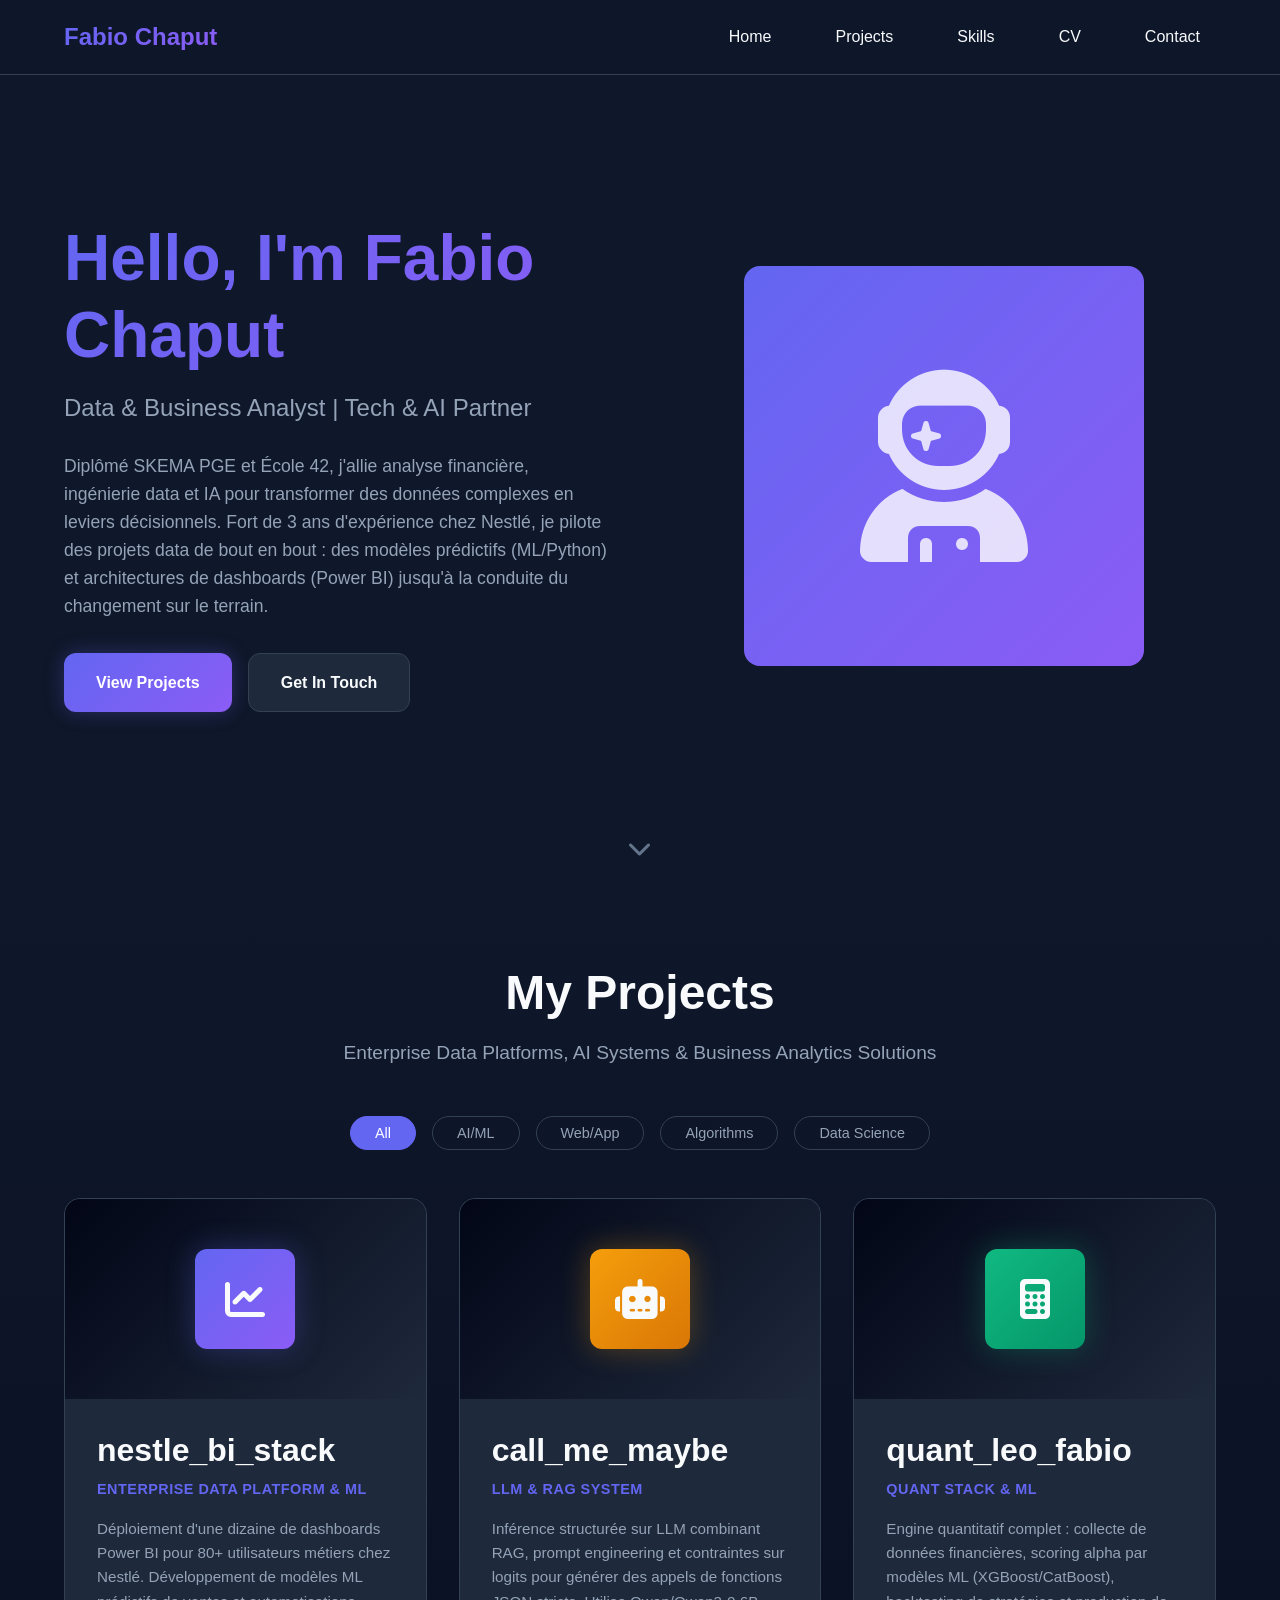
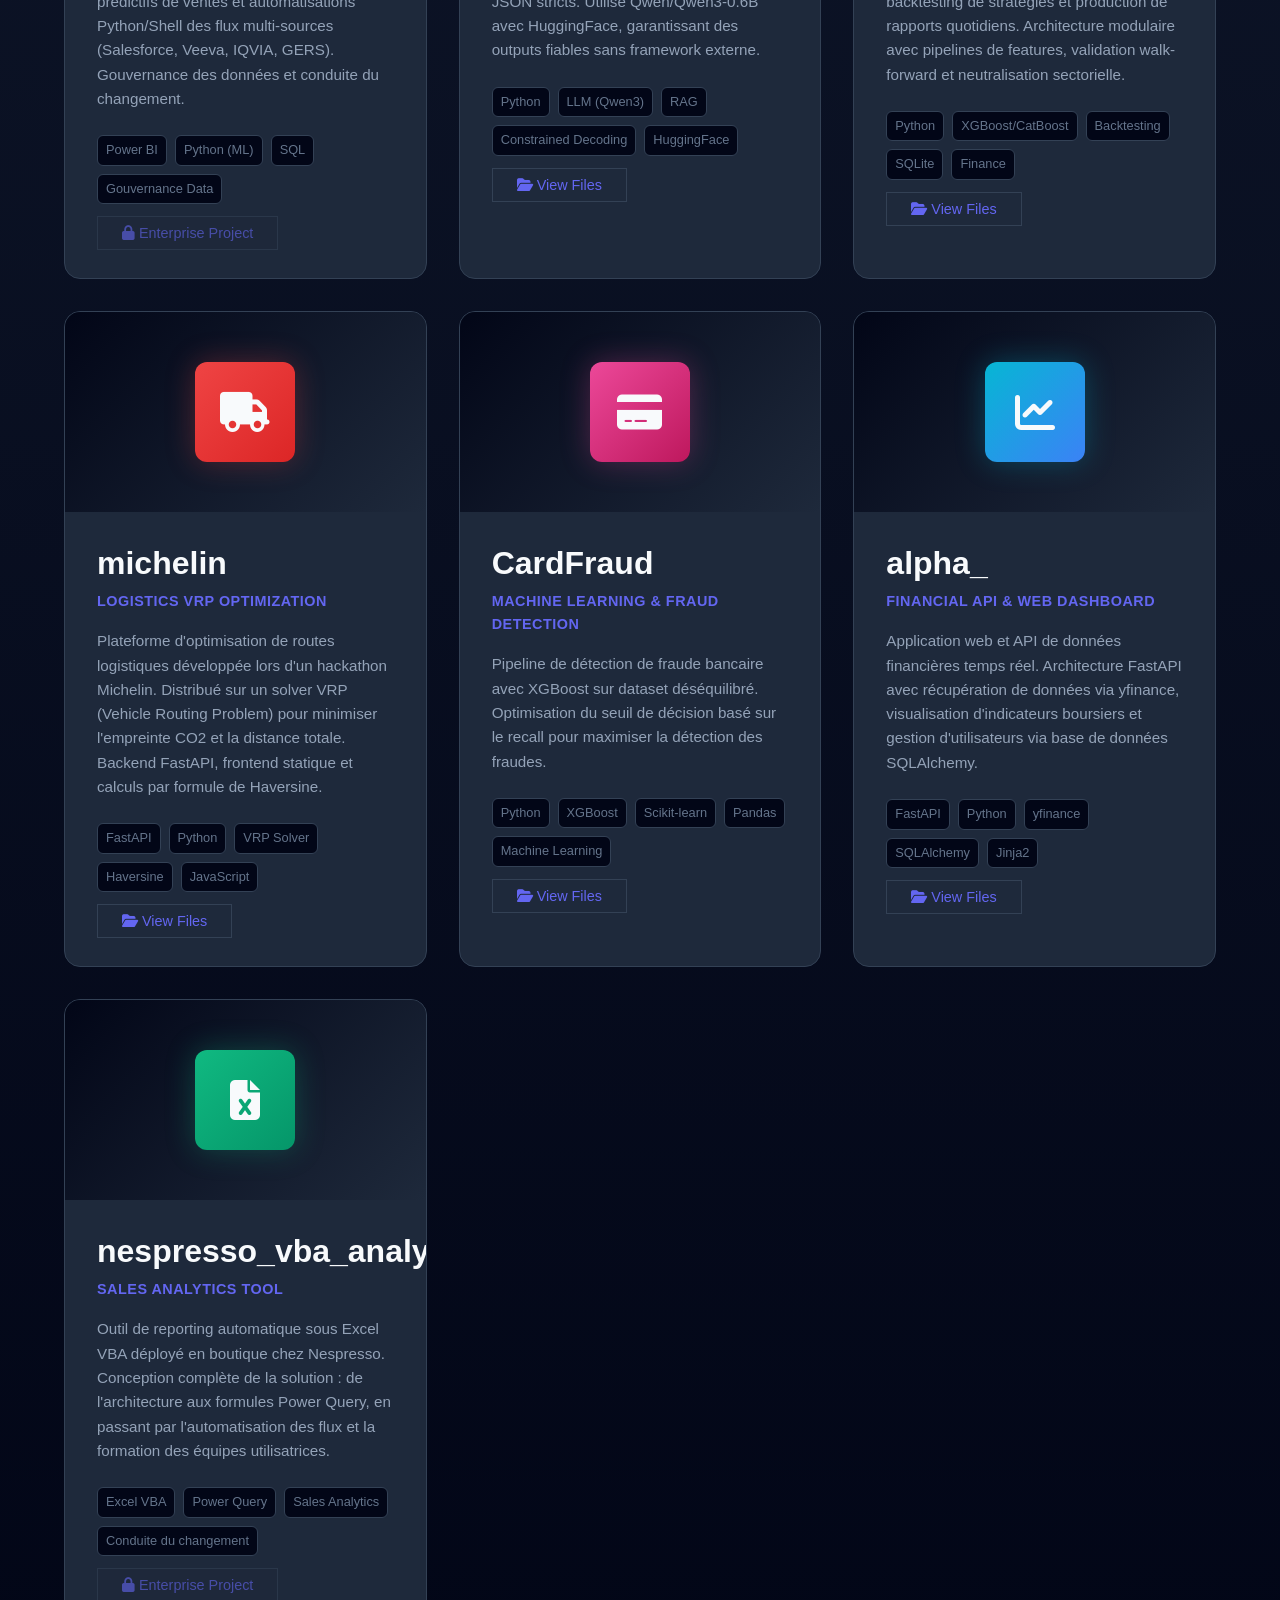
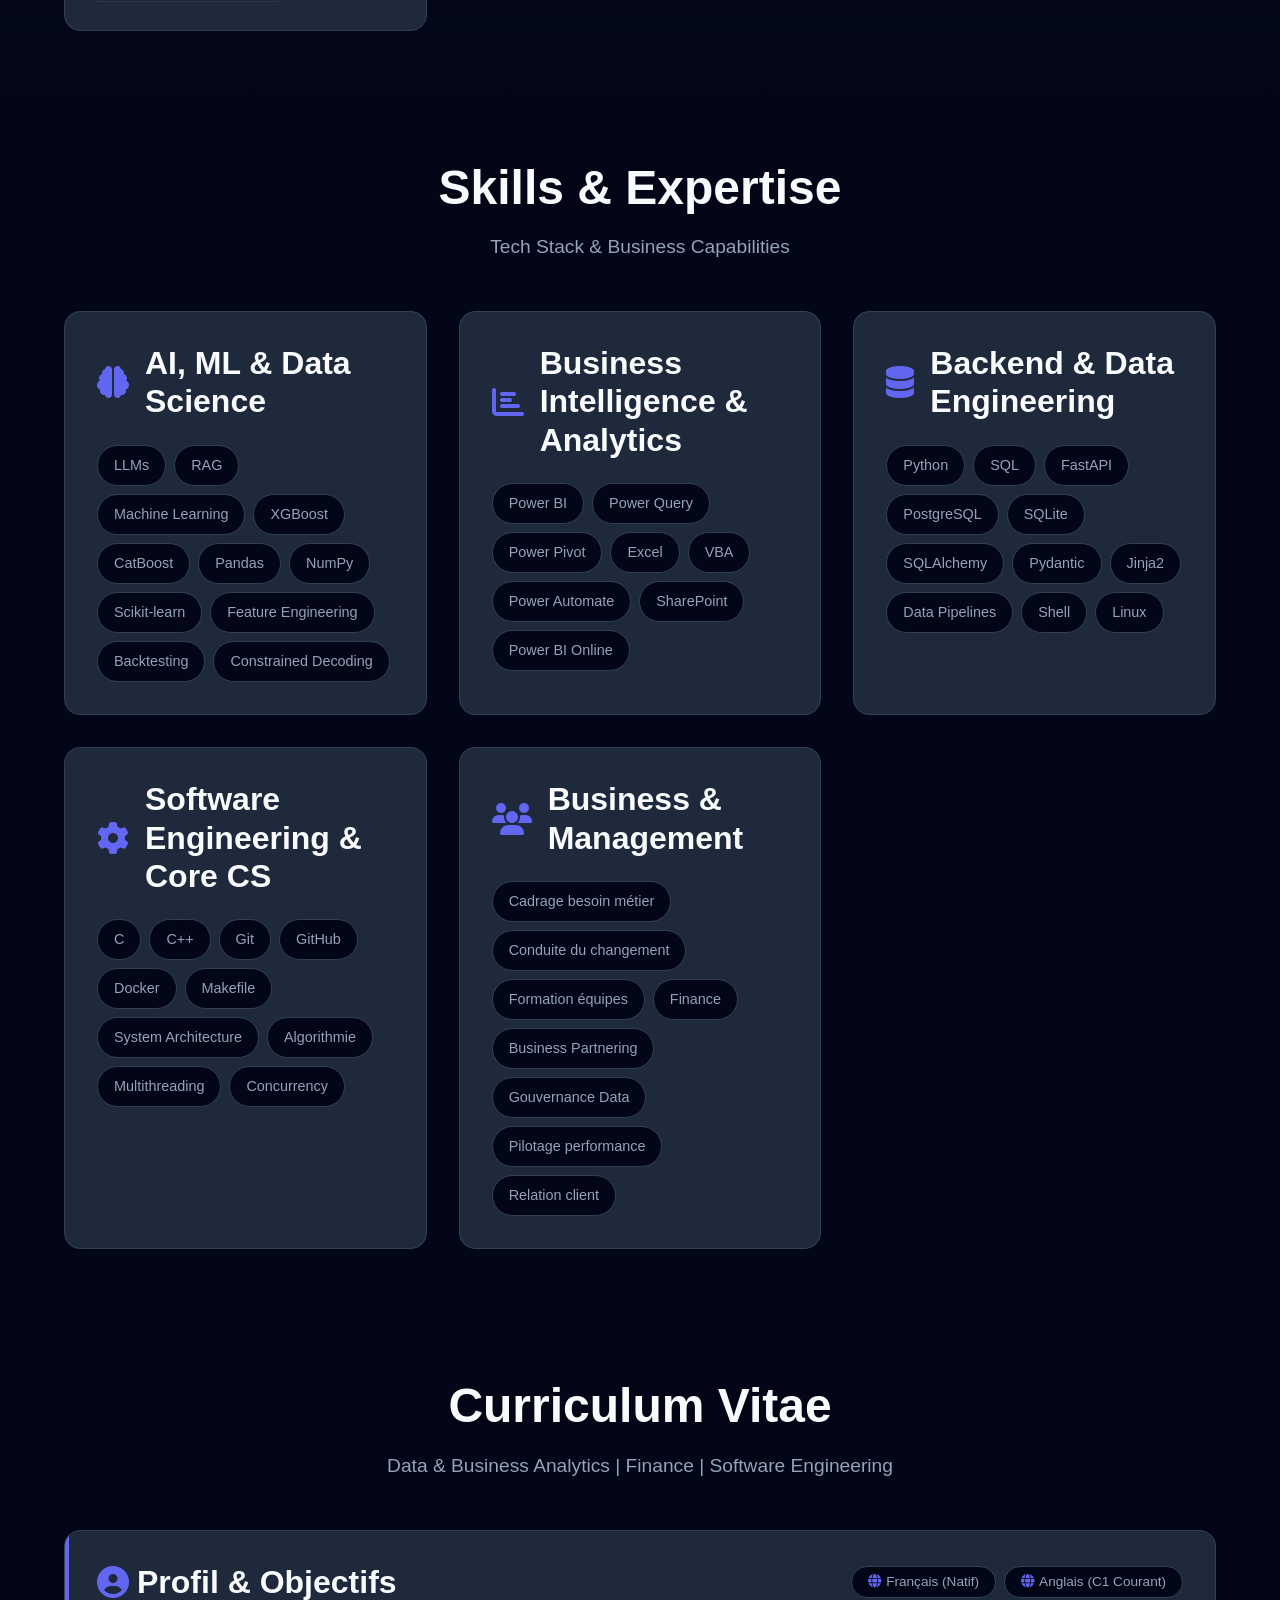
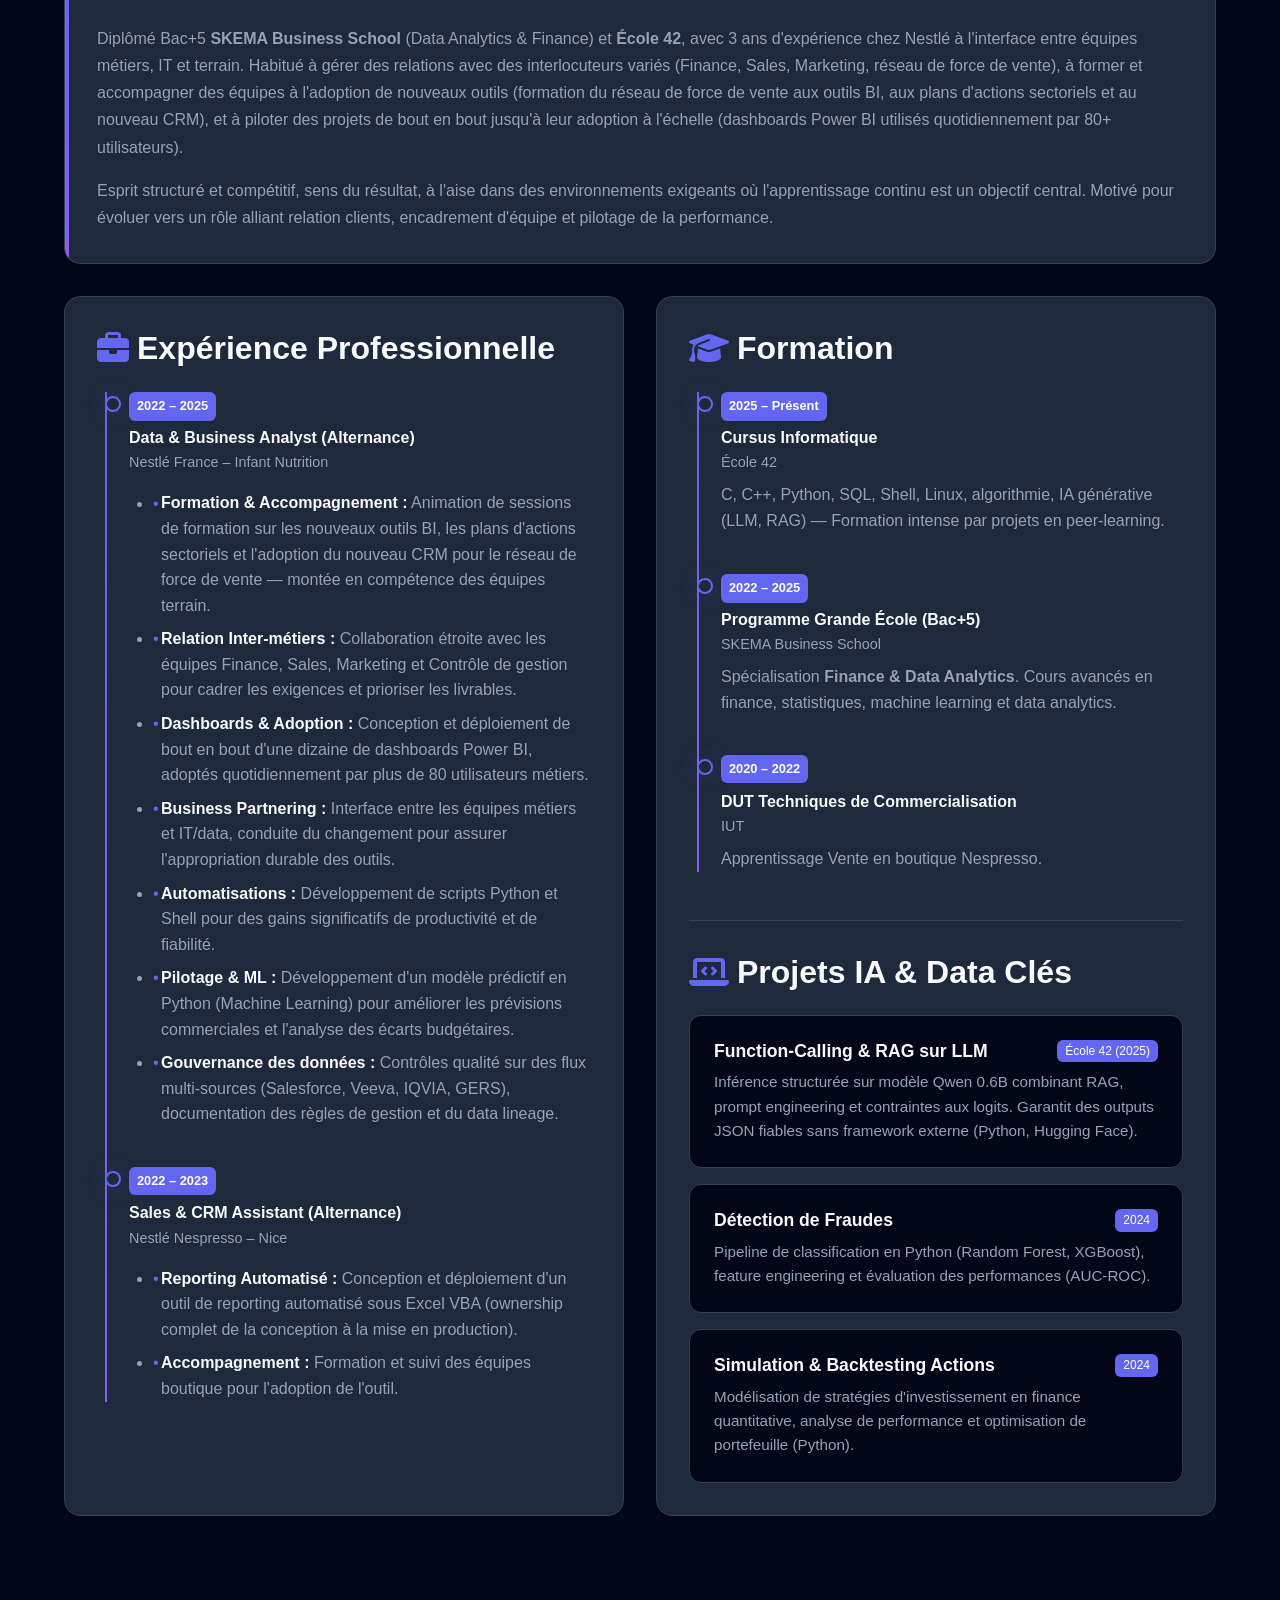
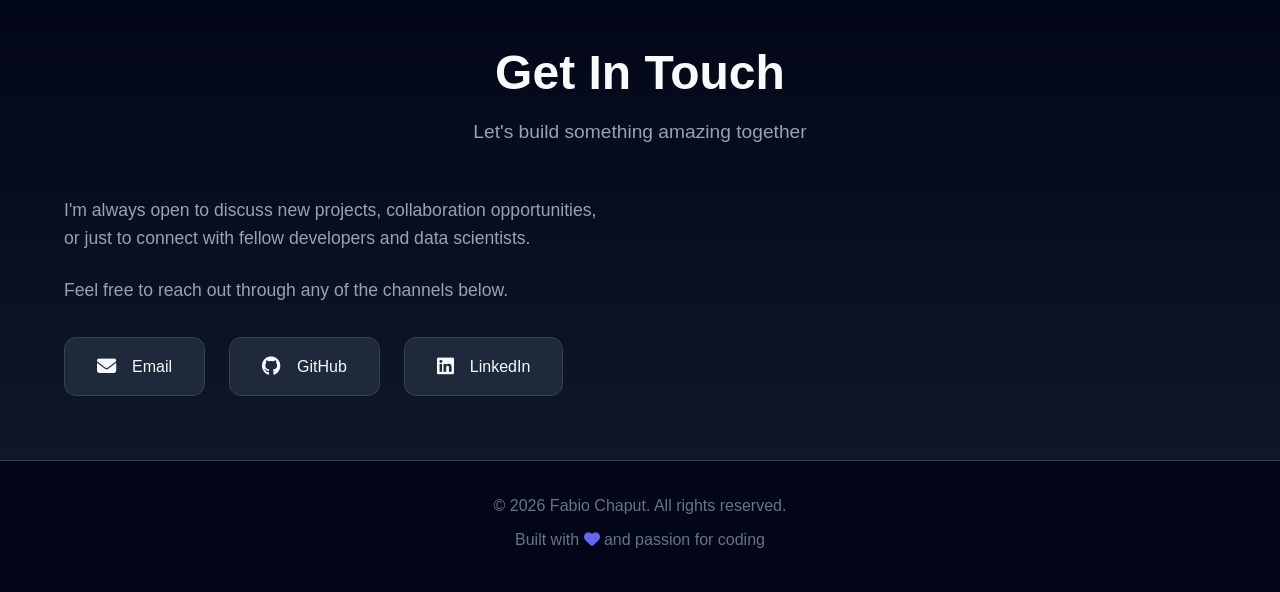
==== commit c5228fa6: "sih" ====
--- a/index.html
+++ b/index.html
@@ -507,27 +507,6 @@
                         </a>
                     </div>
                 </div>
-                <div class="contact-form">
-                    <form id="contactForm">
-                        <div class="form-group">
-                            <label for="name">Name</label>
-                            <input type="text" id="name" name="name" required>
-                        </div>
-                        <div class="form-group">
-                            <label for="email">Email</label>
-                            <input type="email" id="email" name="email" required>
-                        </div>
-                        <div class="form-group">
-                            <label for="subject">Subject</label>
-                            <input type="text" id="subject" name="subject" required>
-                        </div>
-                        <div class="form-group">
-                            <label for="message">Message</label>
-                            <textarea id="message" name="message" rows="5" required></textarea>
-                        </div>
-                        <button type="submit" class="btn btn-primary">Send Message</button>
-                    </form>
-                </div>
             </div>
         </div>
     </section>
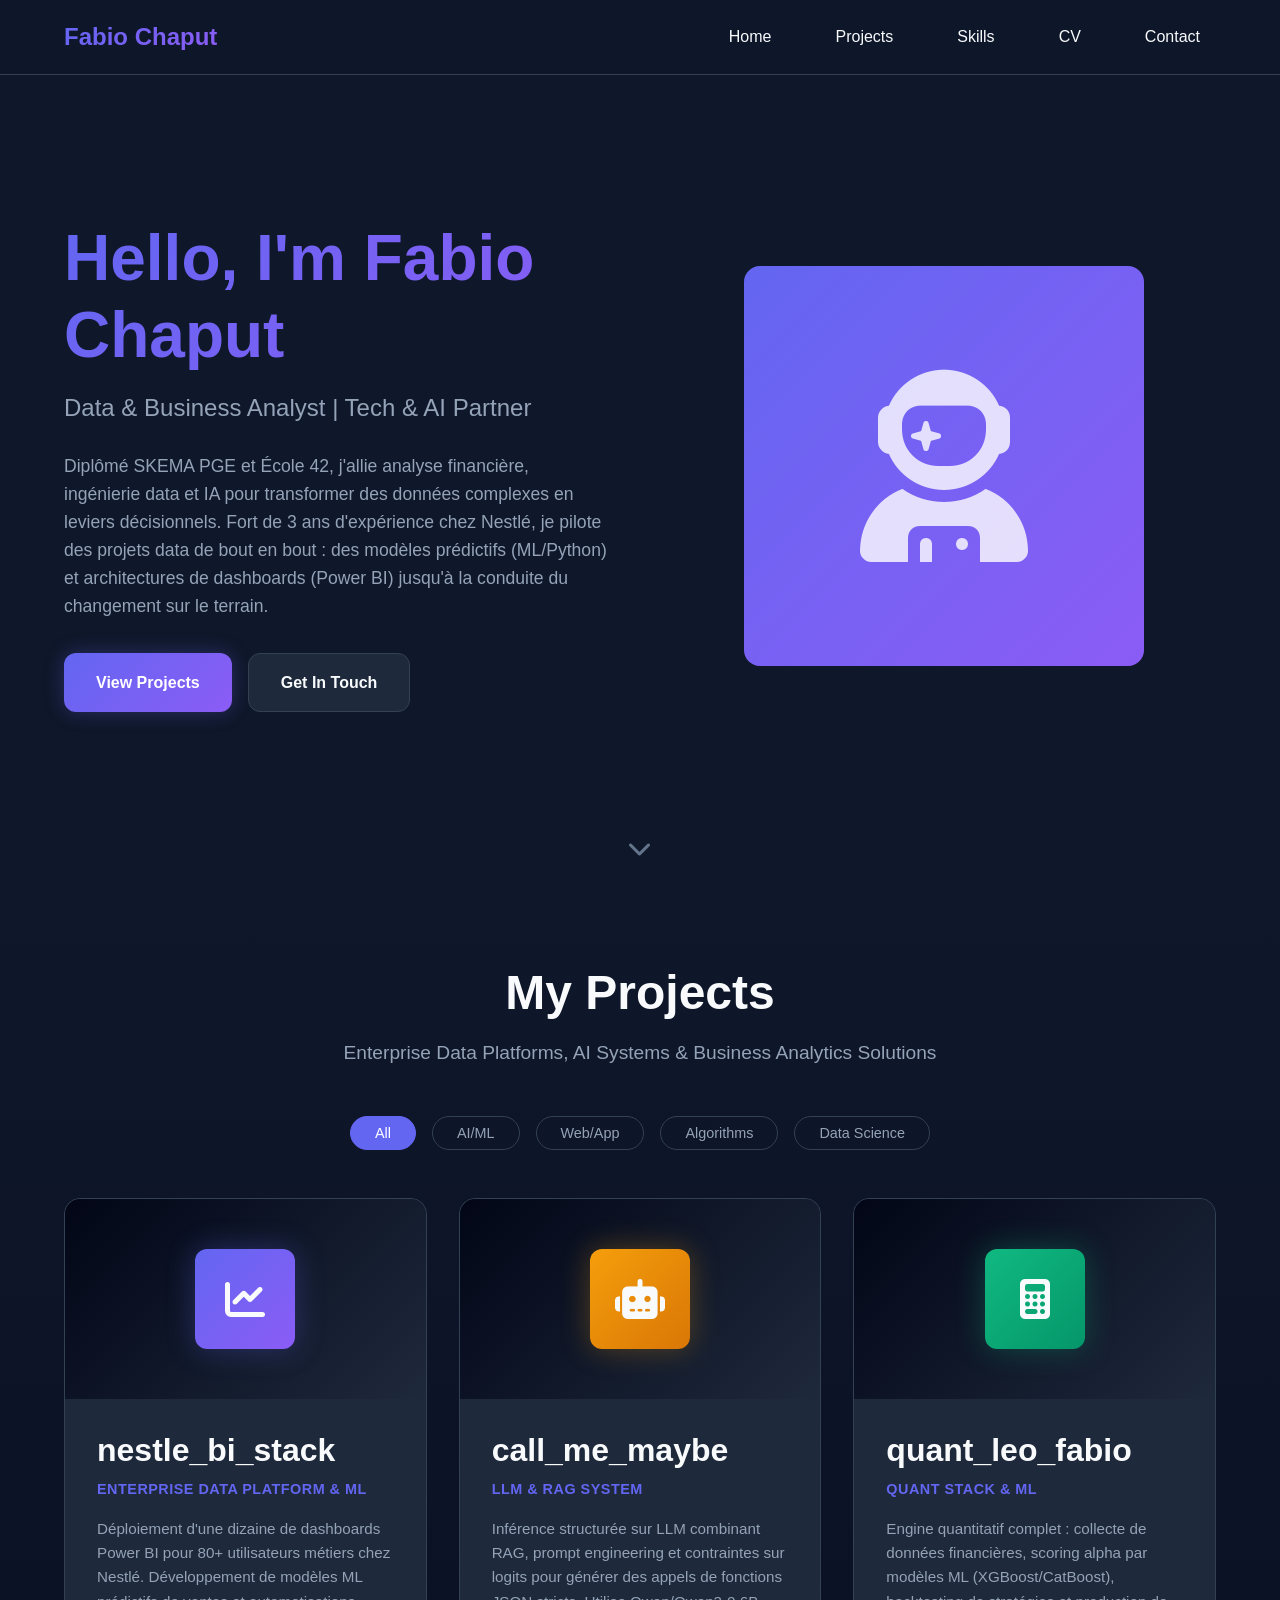
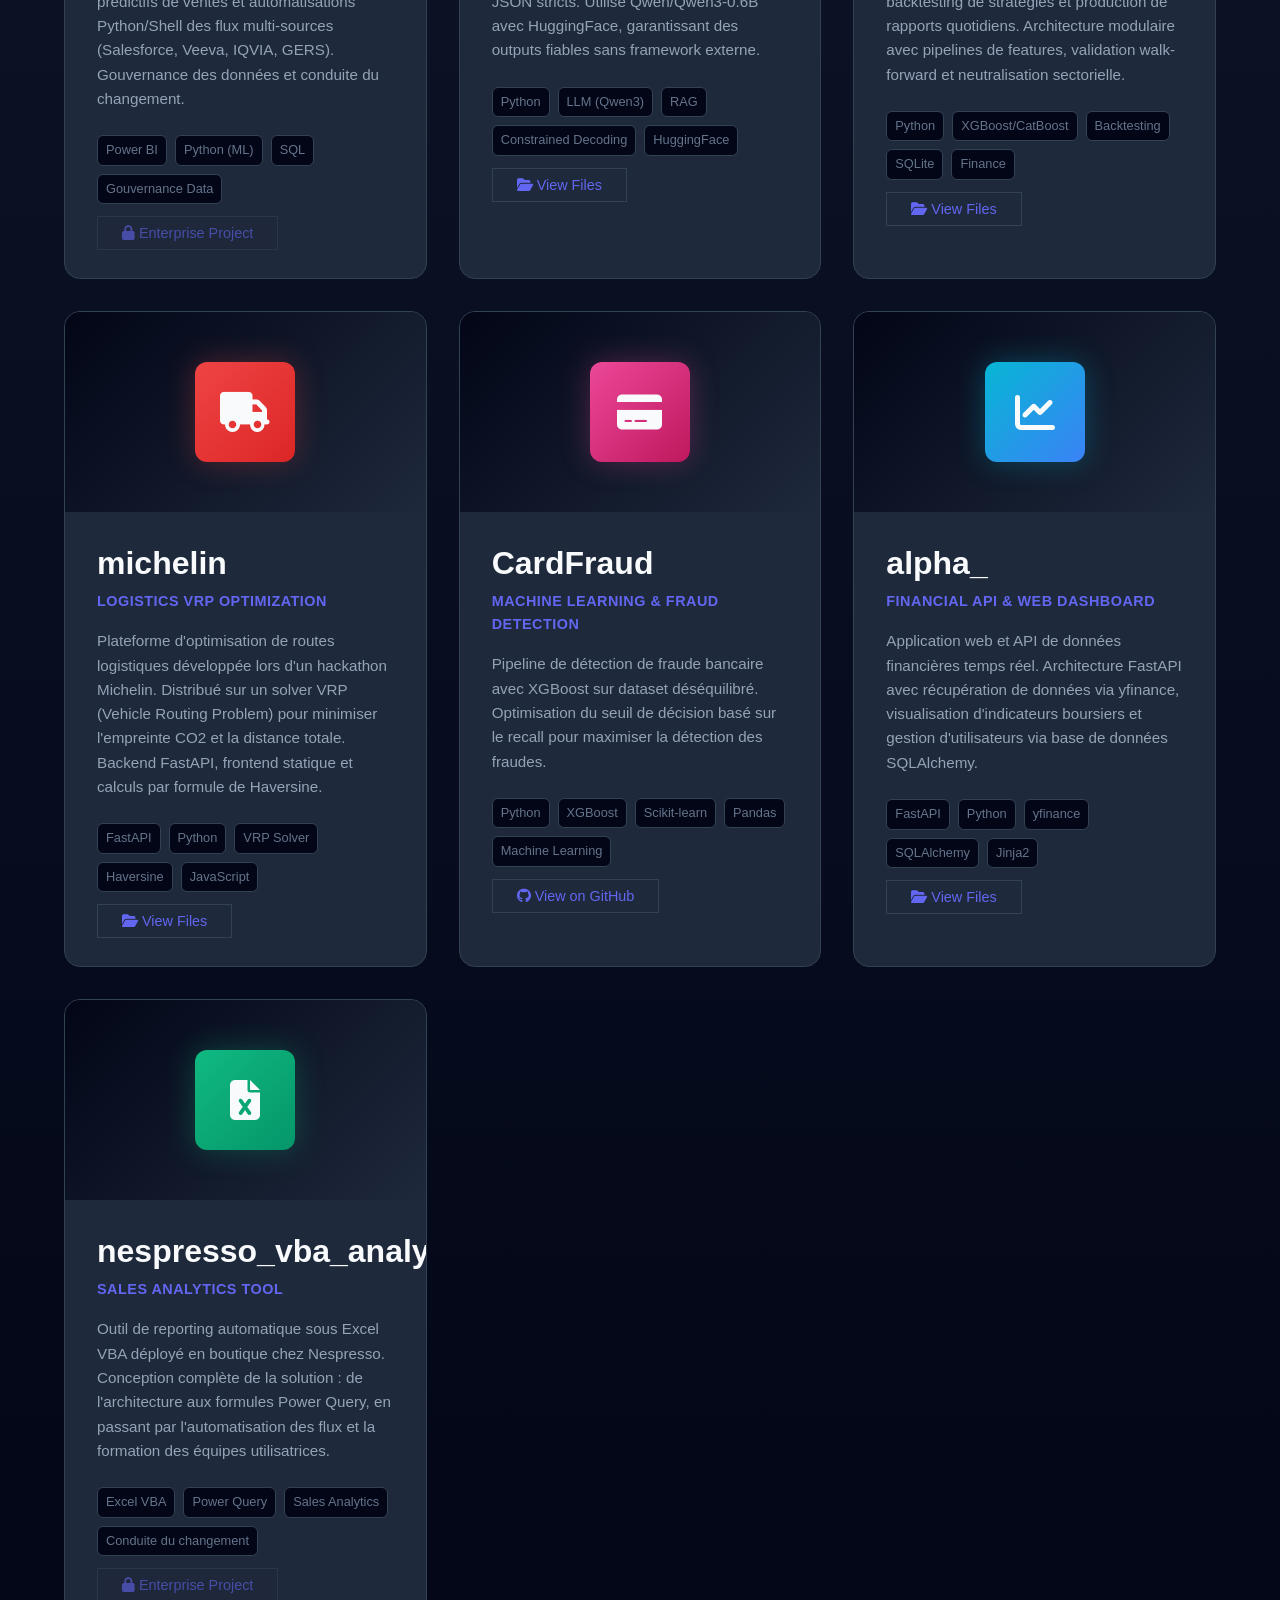
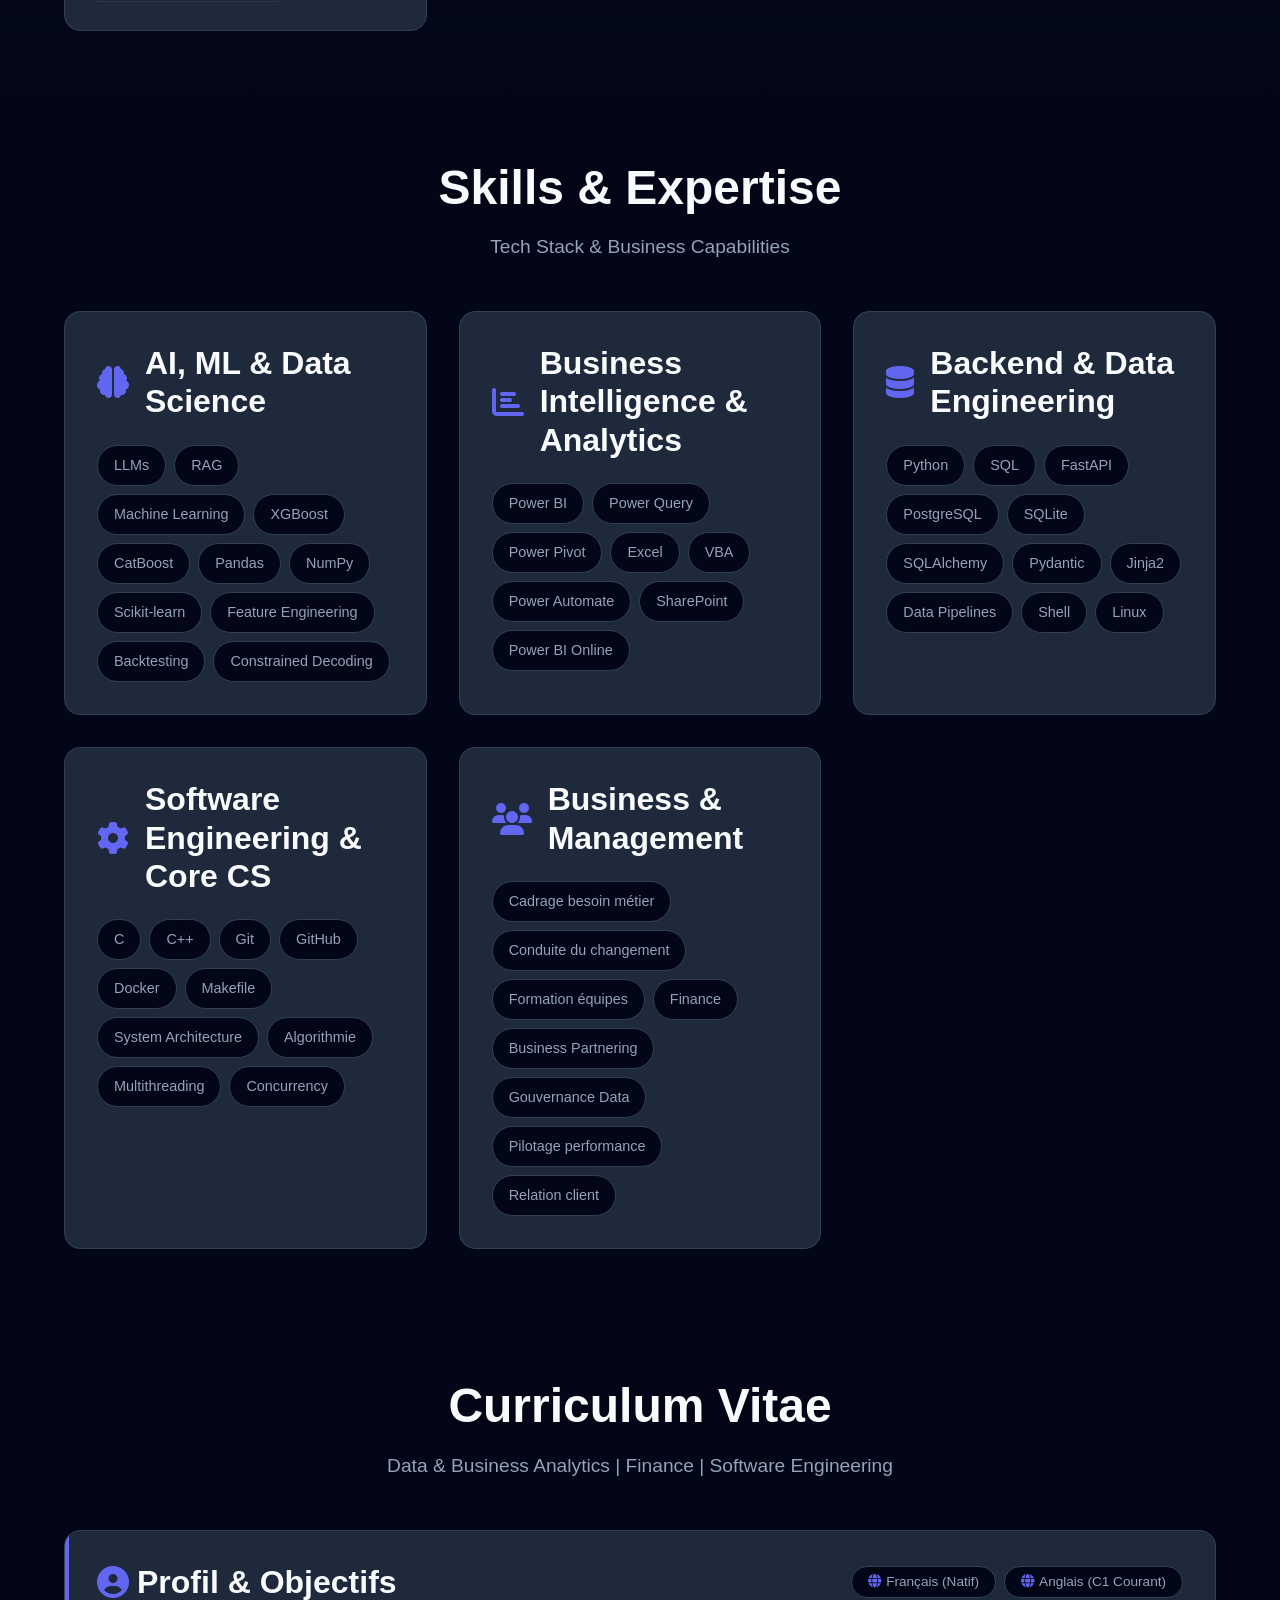
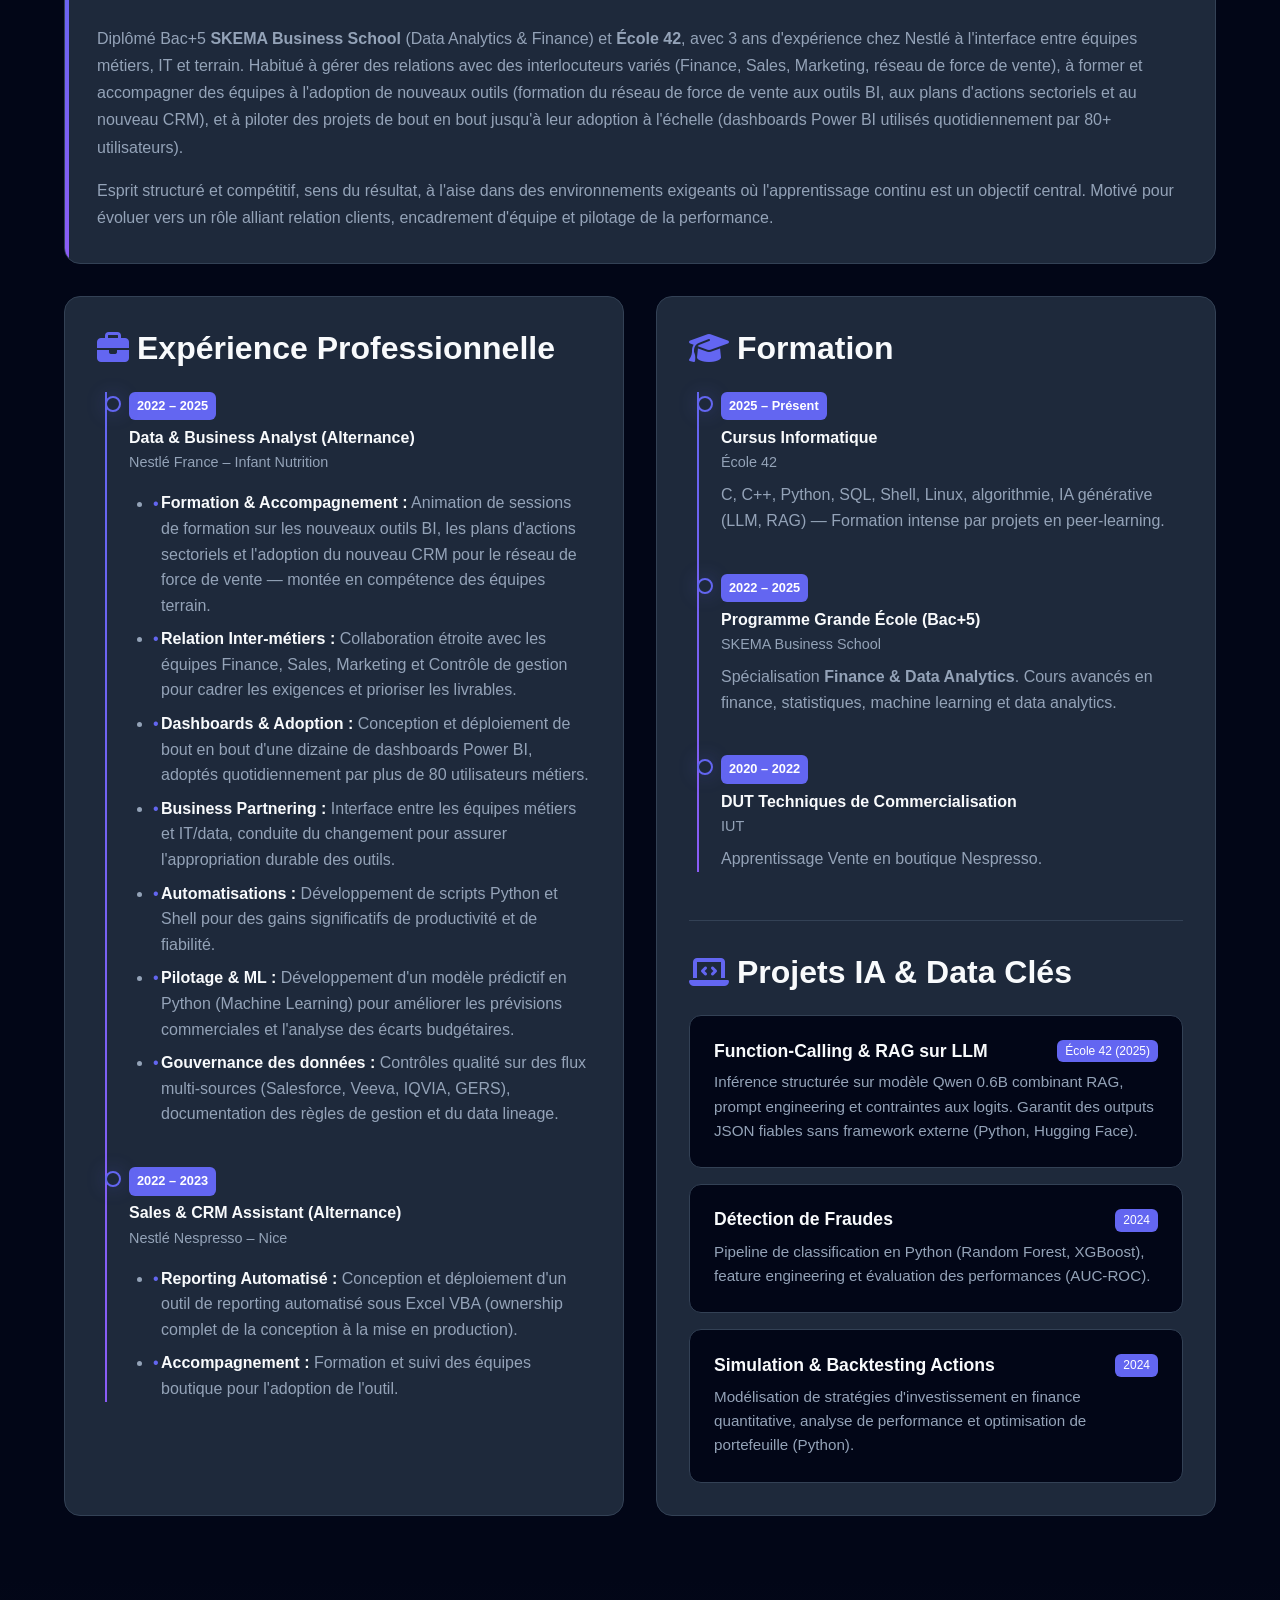
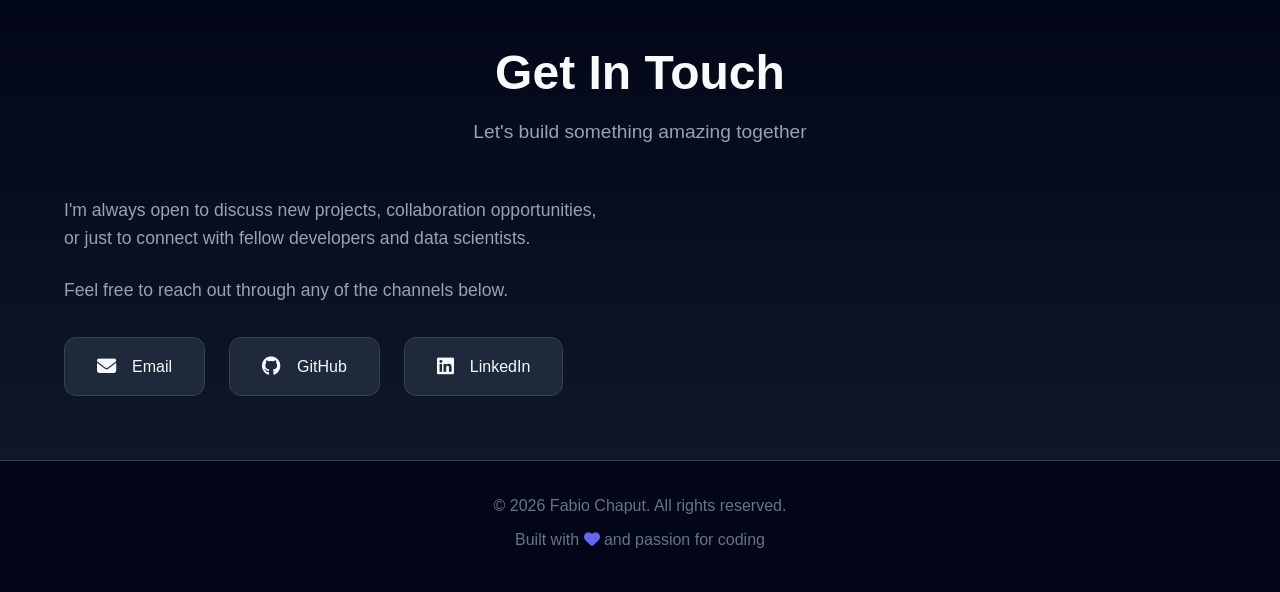
==== commit f4546768: "Update CardFraud to use GitHub link instead of file browser - Changed CardFraud project card to link" ====
--- a/index.html
+++ b/index.html
@@ -212,8 +212,8 @@
                             <span>Machine Learning</span>
                         </div>
                         <div class="project-links">
-                            <a href="projects/cardfraud.html" class="btn-project">
-                                <i class="fas fa-folder-open"></i> View Files
+                            <a href="https://github.com/fabio-biot/CreditCardFraud" class="btn-project" target="_blank">
+                                <i class="fab fa-github"></i> View on GitHub
                             </a>
                         </div>
                     </div>
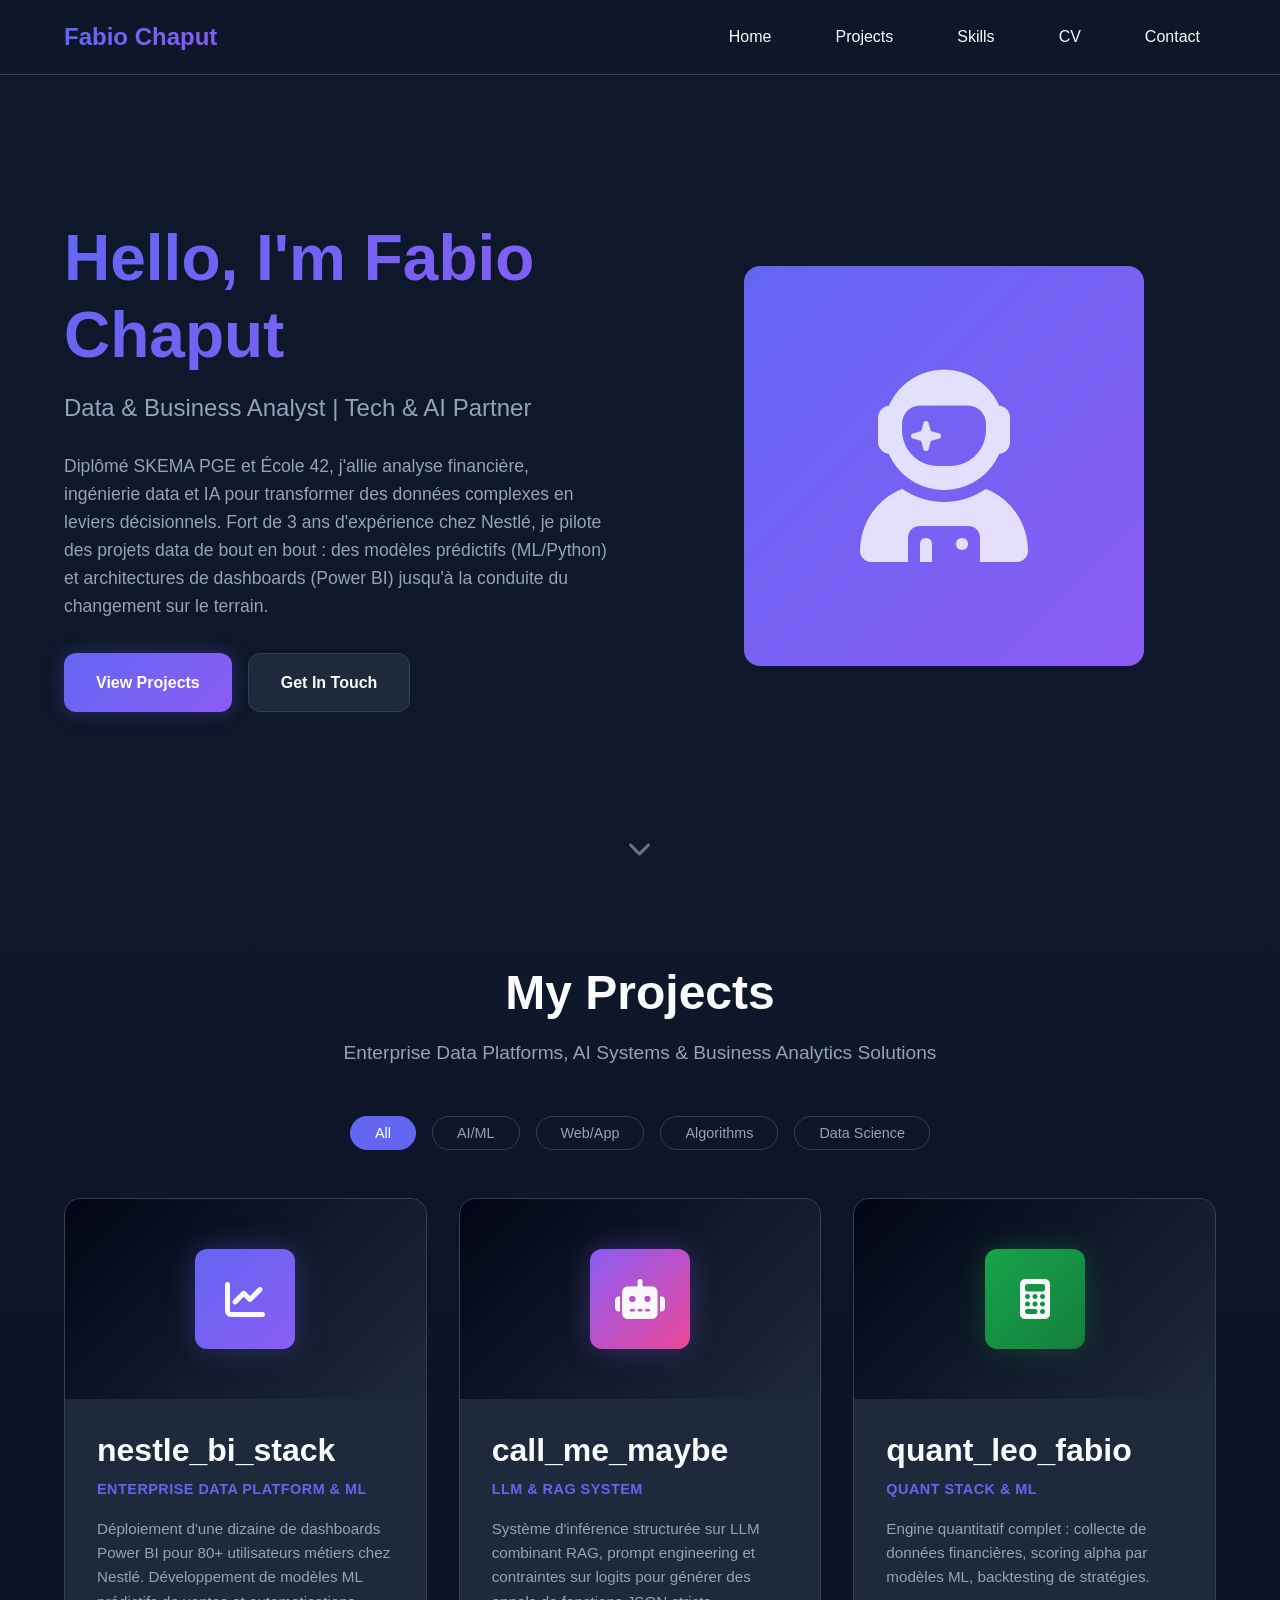
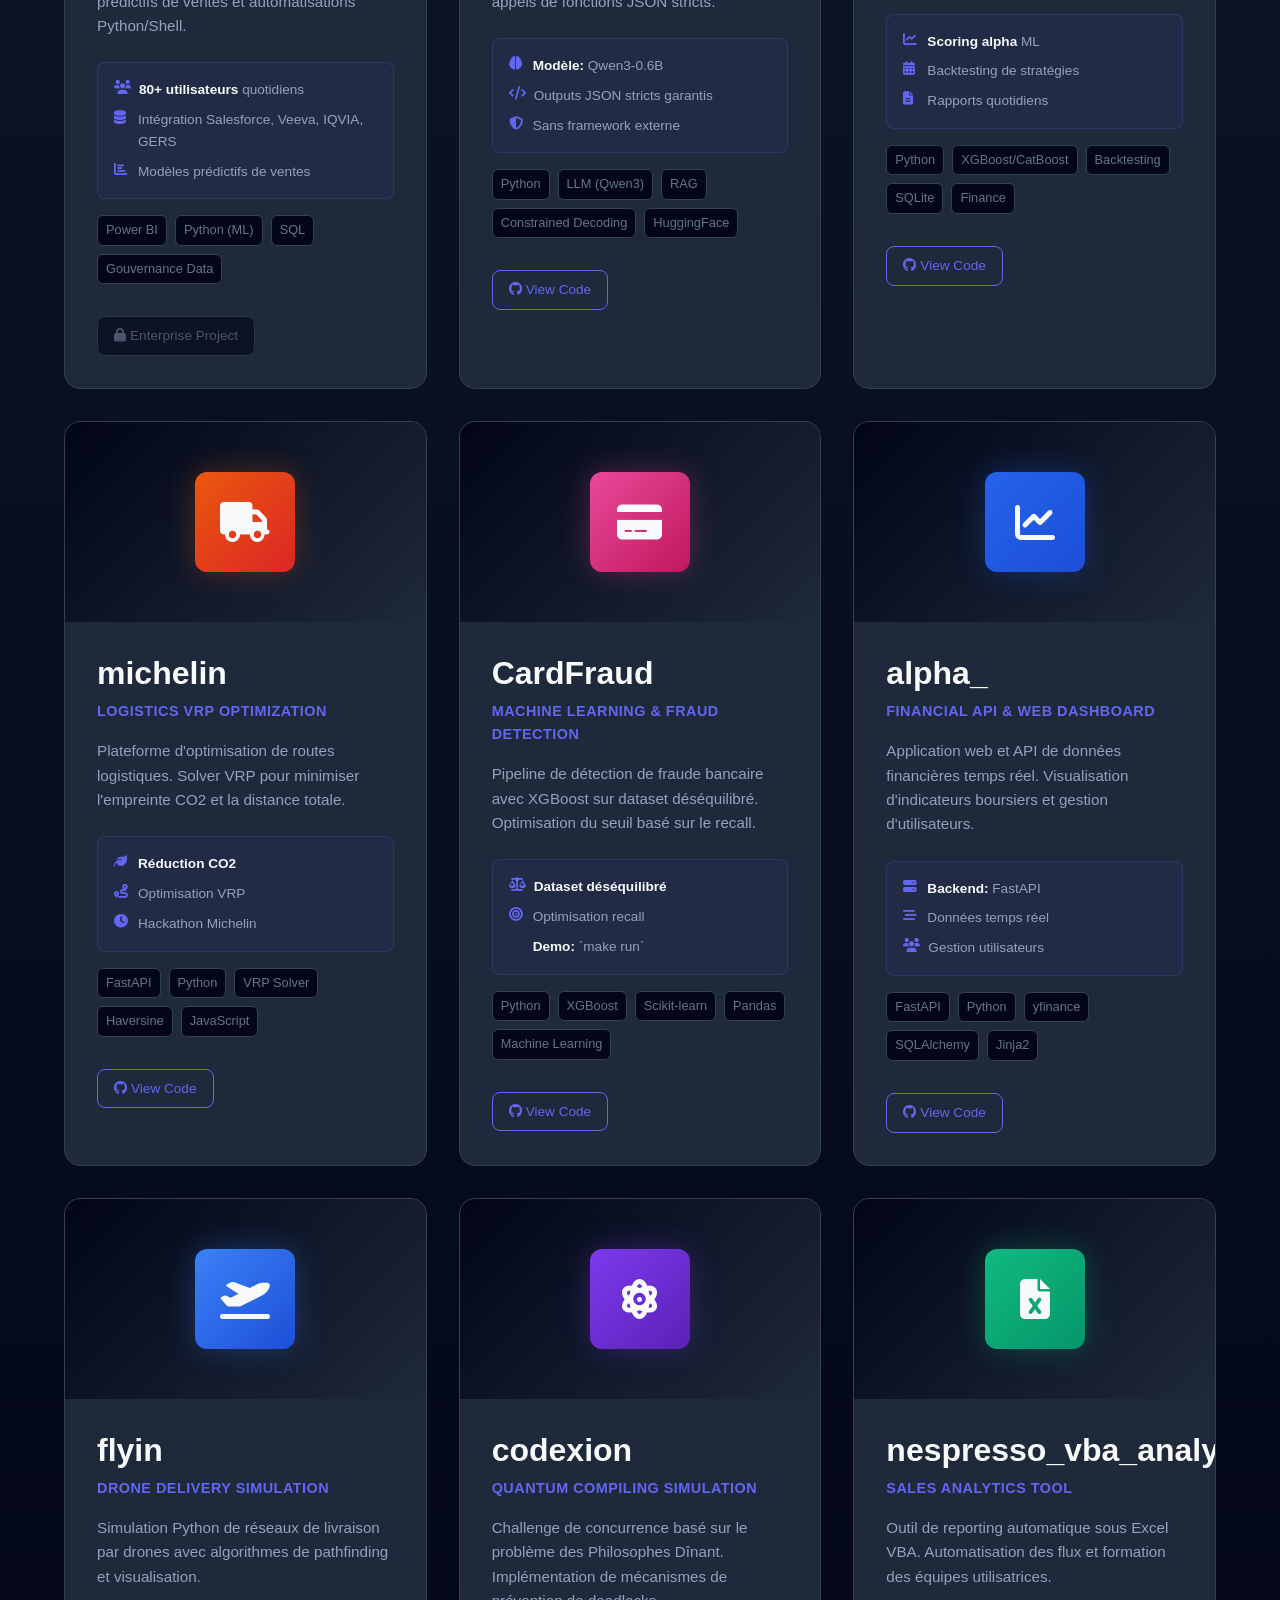
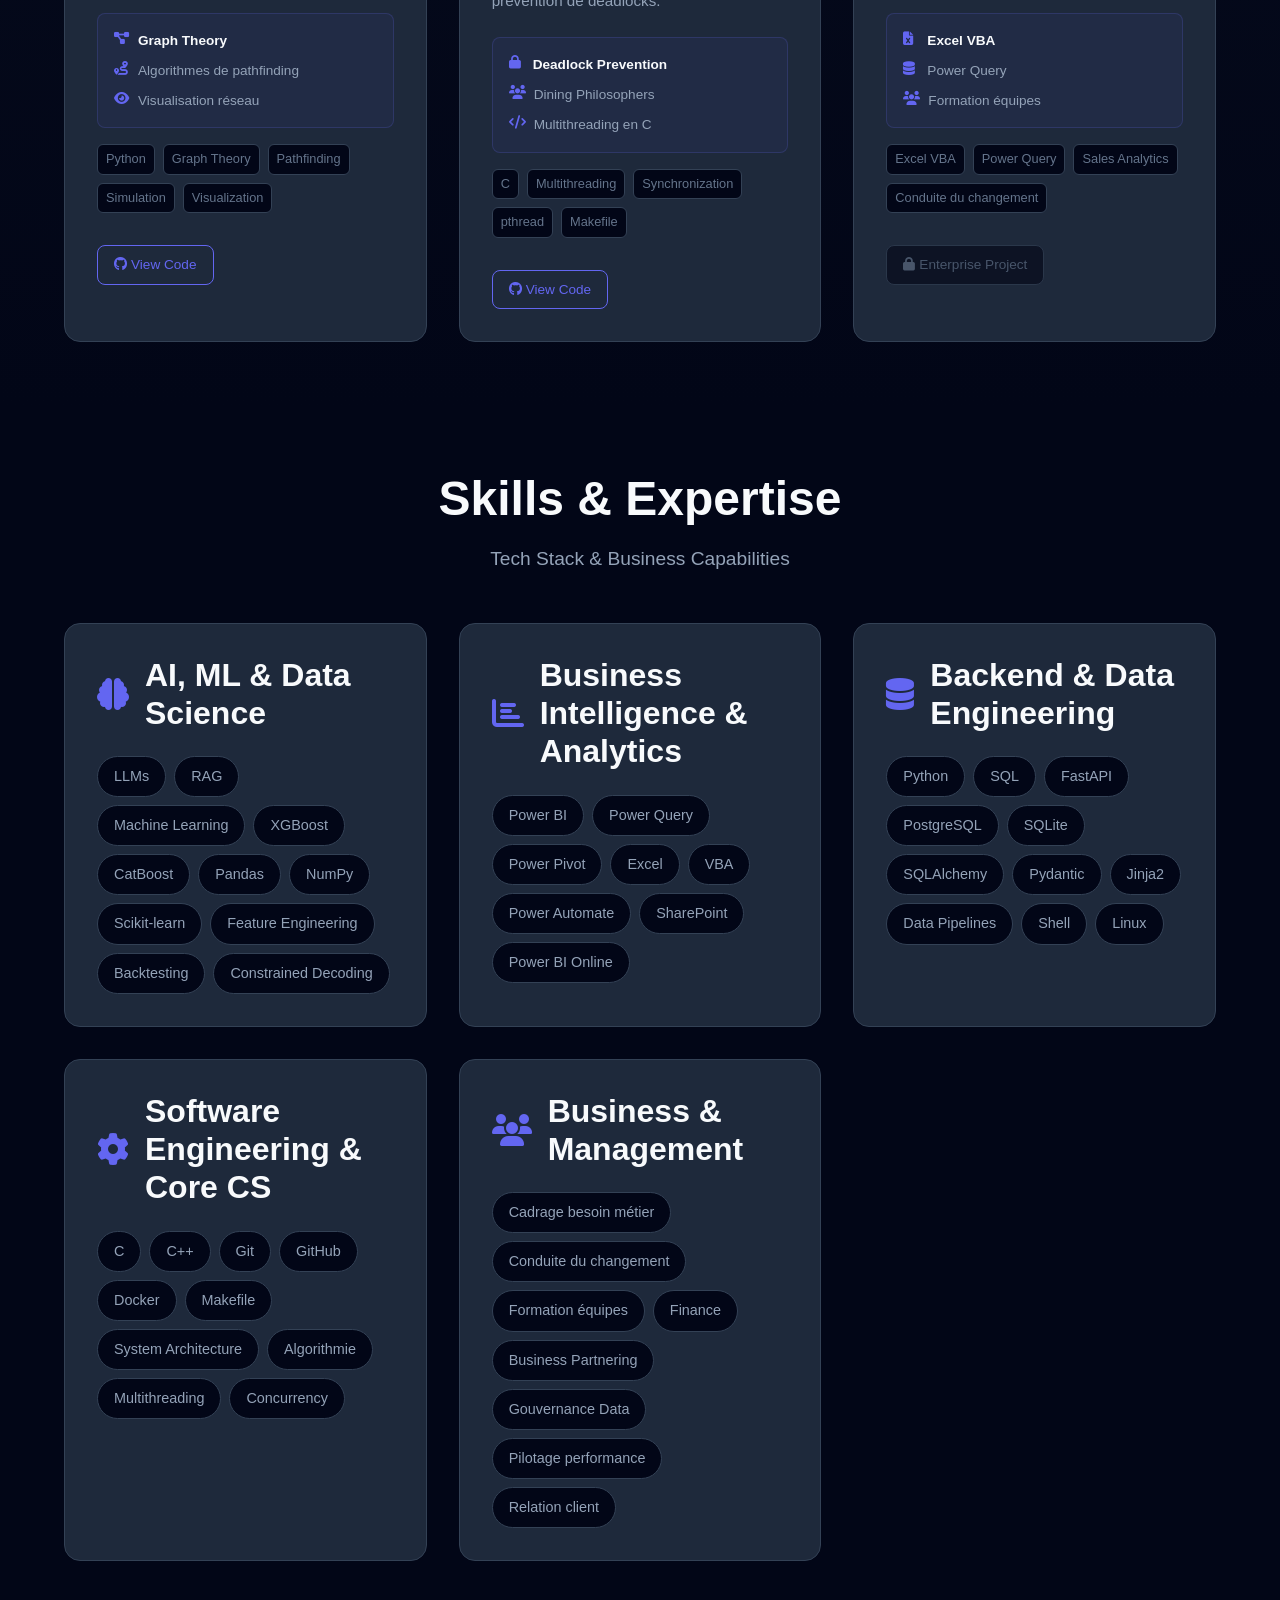
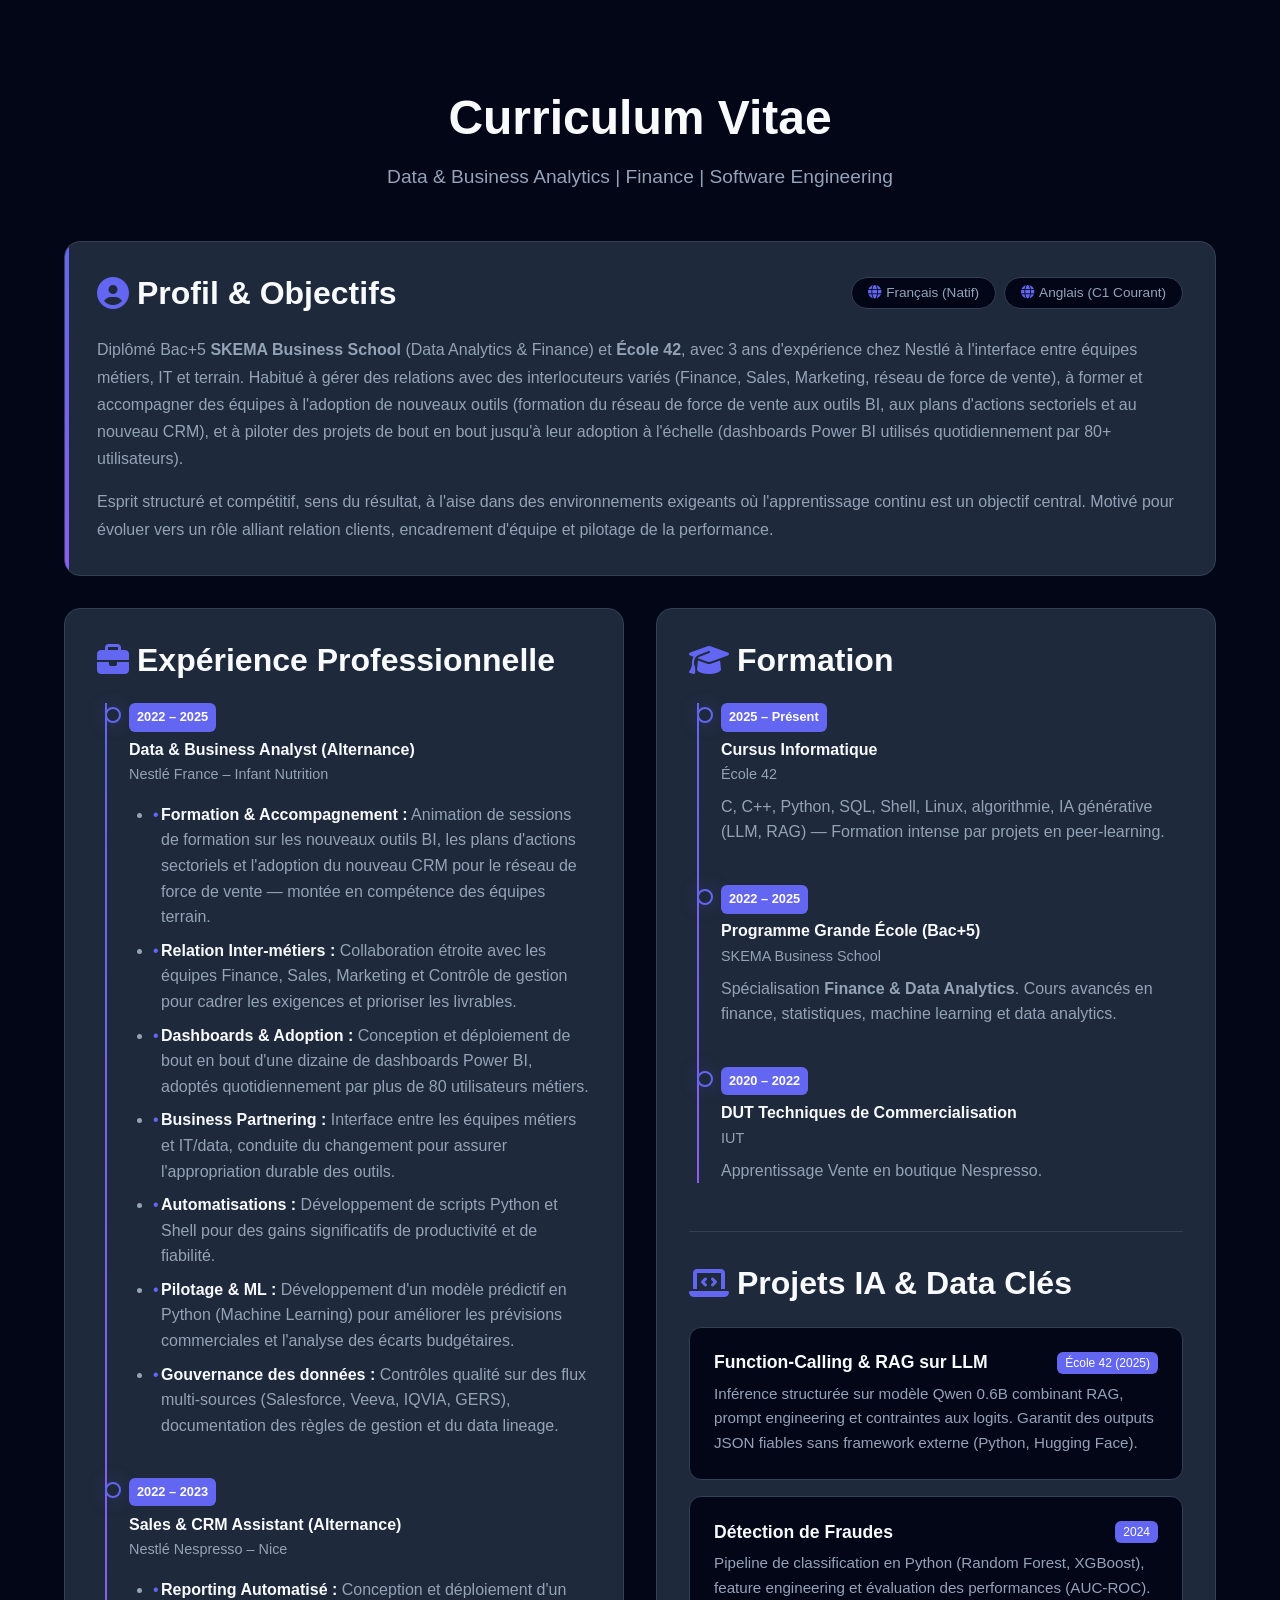
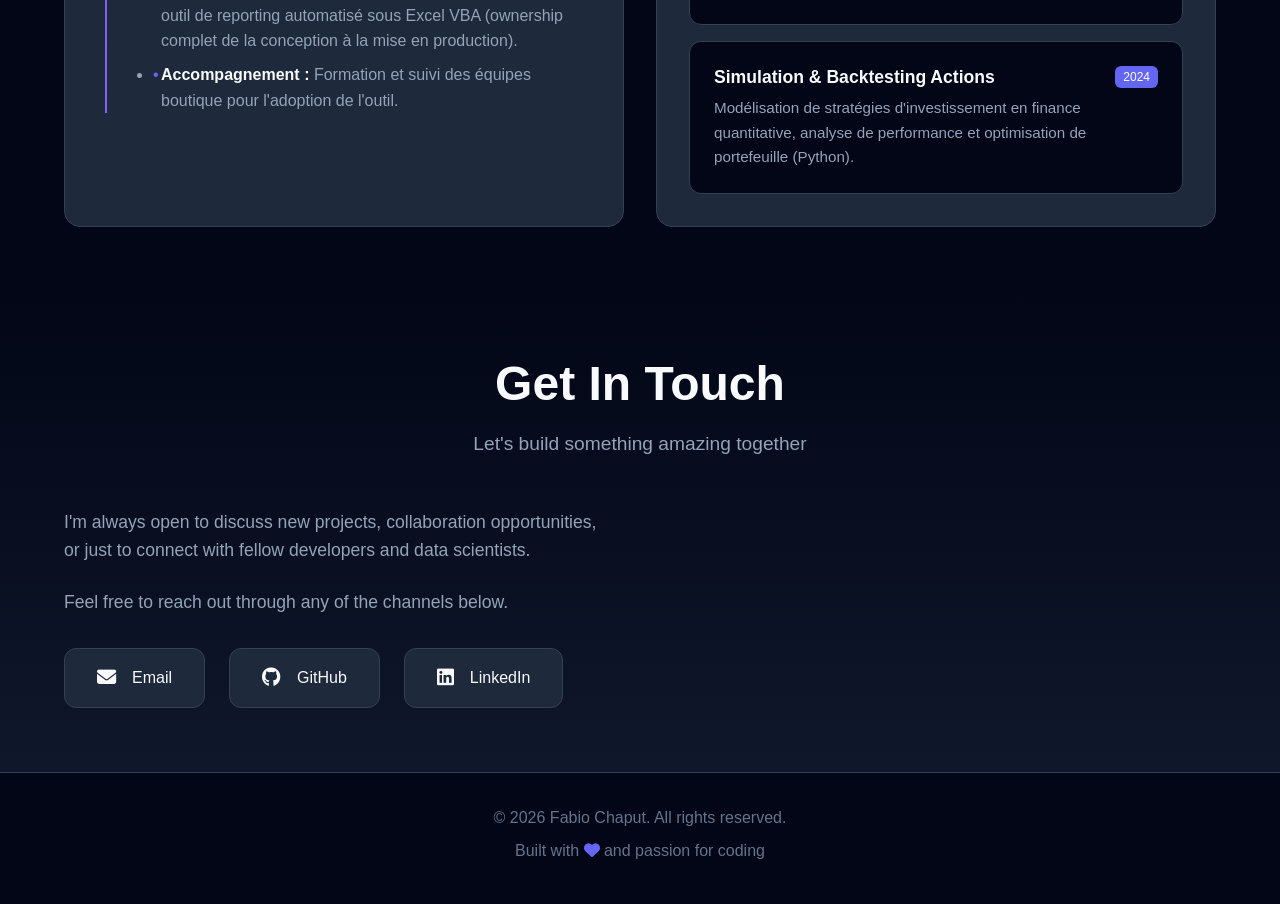
==== commit afae0acf: "Complete redesign of project display - Optimized for recruiters - Removed projects/ directory and al" ====
--- a/index.html
+++ b/index.html
@@ -72,7 +72,7 @@
 
             <!-- Projects Grid -->
             <div class="projects-grid">
-                <!-- Project 1: nestle_bi_stack -->
+                <!-- Project 1: nestle_bi_stack (Enterprise) -->
                 <div class="project-card" data-tags="data web">
                     <div class="project-image">
                         <div class="project-icon" style="background: linear-gradient(135deg, #6366f1 0%, #8b5cf6 100%); box-shadow: 0 0 30px rgba(99, 102, 241, 0.3);">
@@ -84,9 +84,22 @@
                         <p class="project-category">Enterprise Data Platform & ML</p>
                         <p class="project-description">
                             Déploiement d'une dizaine de dashboards Power BI pour 80+ utilisateurs métiers chez Nestlé. 
-                            Développement de modèles ML prédictifs de ventes et automatisations Python/Shell des flux 
-                            multi-sources (Salesforce, Veeva, IQVIA, GERS). Gouvernance des données et conduite du changement.
-                        </p>
+                            Développement de modèles ML prédictifs de ventes et automatisations Python/Shell.
+                        </p>
+                        <div class="project-highlights">
+                            <div class="highlight-item">
+                                <i class="fas fa-users"></i>
+                                <span><strong>80+ utilisateurs</strong> quotidiens</span>
+                            </div>
+                            <div class="highlight-item">
+                                <i class="fas fa-database"></i>
+                                <span>Intégration Salesforce, Veeva, IQVIA, GERS</span>
+                            </div>
+                            <div class="highlight-item">
+                                <i class="fas fa-chart-bar"></i>
+                                <span>Modèles prédictifs de ventes</span>
+                            </div>
+                        </div>
                         <div class="project-tech">
                             <span>Power BI</span>
                             <span>Python (ML)</span>
@@ -94,7 +107,7 @@
                             <span>Gouvernance Data</span>
                         </div>
                         <div class="project-links">
-                            <a href="#" class="btn-project" style="pointer-events: none; opacity: 0.6;">
+                            <a href="#" class="btn-project enterprise-btn" style="pointer-events: none; opacity: 0.6;">
                                 <i class="fas fa-lock"></i> Enterprise Project
                             </a>
                         </div>
@@ -104,7 +117,7 @@
                 <!-- Project 2: call_me_maybe -->
                 <div class="project-card" data-tags="ai">
                     <div class="project-image">
-                        <div class="project-icon llm-icon">
+                        <div class="project-icon" style="background: linear-gradient(135deg, #8b5cf6 0%, #ec4899 100%); box-shadow: 0 0 30px rgba(139, 92, 246, 0.3);">
                             <i class="fas fa-robot"></i>
                         </div>
                     </div>
@@ -112,10 +125,22 @@
                         <h3>call_me_maybe</h3>
                         <p class="project-category">LLM & RAG System</p>
                         <p class="project-description">
-                            Inférence structurée sur LLM combinant RAG, prompt engineering et contraintes sur logits 
-                            pour générer des appels de fonctions JSON stricts. Utilise Qwen/Qwen3-0.6B avec HuggingFace, 
-                            garantissant des outputs fiables sans framework externe.
-                        </p>
+                            Système d'inférence structurée sur LLM combinant RAG, prompt engineering et contraintes sur logits pour générer des appels de fonctions JSON stricts.
+                        </p>
+                        <div class="project-highlights">
+                            <div class="highlight-item">
+                                <i class="fas fa-brain"></i>
+                                <span><strong>Modèle:</strong> Qwen3-0.6B</span>
+                            </div>
+                            <div class="highlight-item">
+                                <i class="fas fa-code"></i>
+                                <span>Outputs JSON stricts garantis</span>
+                            </div>
+                            <div class="highlight-item">
+                                <i class="fas fa-shield-alt"></i>
+                                <span>Sans framework externe</span>
+                            </div>
+                        </div>
                         <div class="project-tech">
                             <span>Python</span>
                             <span>LLM (Qwen3)</span>
@@ -124,8 +149,8 @@
                             <span>HuggingFace</span>
                         </div>
                         <div class="project-links">
-                            <a href="projects/call-me-maybe.html" class="btn-project">
-                                <i class="fas fa-folder-open"></i> View Files
+                            <a href="https://github.com/fabio-biot/call_me_maybe" class="btn-project" target="_blank">
+                                <i class="fab fa-github"></i> View Code
                             </a>
                         </div>
                     </div>
@@ -134,7 +159,7 @@
                 <!-- Project 3: quant_leo_fabio -->
                 <div class="project-card" data-tags="ai data">
                     <div class="project-image">
-                        <div class="project-icon quant-icon">
+                        <div class="project-icon" style="background: linear-gradient(135deg, #16a34a 0%, #15803d 100%); box-shadow: 0 0 30px rgba(22, 163, 74, 0.3);">
                             <i class="fas fa-calculator"></i>
                         </div>
                     </div>
@@ -142,10 +167,22 @@
                         <h3>quant_leo_fabio</h3>
                         <p class="project-category">Quant Stack & ML</p>
                         <p class="project-description">
-                            Engine quantitatif complet : collecte de données financières, scoring alpha par modèles ML 
-                            (XGBoost/CatBoost), backtesting de stratégies et production de rapports quotidiens. 
-                            Architecture modulaire avec pipelines de features, validation walk-forward et neutralisation sectorielle.
-                        </p>
+                            Engine quantitatif complet : collecte de données financières, scoring alpha par modèles ML, backtesting de stratégies.
+                        </p>
+                        <div class="project-highlights">
+                            <div class="highlight-item">
+                                <i class="fas fa-chart-line"></i>
+                                <span><strong>Scoring alpha</strong> ML</span>
+                            </div>
+                            <div class="highlight-item">
+                                <i class="fas fa-calendar-alt"></i>
+                                <span>Backtesting de stratégies</span>
+                            </div>
+                            <div class="highlight-item">
+                                <i class="fas fa-file-alt"></i>
+                                <span>Rapports quotidiens</span>
+                            </div>
+                        </div>
                         <div class="project-tech">
                             <span>Python</span>
                             <span>XGBoost/CatBoost</span>
@@ -154,8 +191,8 @@
                             <span>Finance</span>
                         </div>
                         <div class="project-links">
-                            <a href="projects/quant-leo-fabio.html" class="btn-project">
-                                <i class="fas fa-folder-open"></i> View Files
+                            <a href="https://github.com/fabio-biot/Quant_leo_fabio" class="btn-project" target="_blank">
+                                <i class="fab fa-github"></i> View Code
                             </a>
                         </div>
                     </div>
@@ -164,7 +201,7 @@
                 <!-- Project 4: michelin -->
                 <div class="project-card" data-tags="web algorithm">
                     <div class="project-image">
-                        <div class="project-icon logistics-icon">
+                        <div class="project-icon" style="background: linear-gradient(135deg, #ea580c 0%, #dc2626 100%); box-shadow: 0 0 30px rgba(234, 88, 12, 0.3);">
                             <i class="fas fa-truck"></i>
                         </div>
                     </div>
@@ -172,10 +209,22 @@
                         <h3>michelin</h3>
                         <p class="project-category">Logistics VRP Optimization</p>
                         <p class="project-description">
-                            Plateforme d'optimisation de routes logistiques développée lors d'un hackathon Michelin. 
-                            Distribué sur un solver VRP (Vehicle Routing Problem) pour minimiser l'empreinte CO2 et la 
-                            distance totale. Backend FastAPI, frontend statique et calculs par formule de Haversine.
-                        </p>
+                            Plateforme d'optimisation de routes logistiques. Solver VRP pour minimiser l'empreinte CO2 et la distance totale.
+                        </p>
+                        <div class="project-highlights">
+                            <div class="highlight-item">
+                                <i class="fas fa-leaf"></i>
+                                <span><strong>Réduction CO2</strong></span>
+                            </div>
+                            <div class="highlight-item">
+                                <i class="fas fa-route"></i>
+                                <span>Optimisation VRP</span>
+                            </div>
+                            <div class="highlight-item">
+                                <i class="fas fa-clock"></i>
+                                <span>Hackathon Michelin</span>
+                            </div>
+                        </div>
                         <div class="project-tech">
                             <span>FastAPI</span>
                             <span>Python</span>
@@ -184,13 +233,14 @@
                             <span>JavaScript</span>
                         </div>
                         <div class="project-links">
-                            <a href="projects/michelin.html" class="btn-project">
-                                <i class="fas fa-folder-open"></i> View Files
-                            </a>
-                        </div>
-                    </div>
-                </div>
-                <!-- Project 4.5: CardFraud -->
+                            <a href="https://github.com/fabio-biot/michelin_leo" class="btn-project" target="_blank">
+                                <i class="fab fa-github"></i> View Code
+                            </a>
+                        </div>
+                    </div>
+                </div>
+                
+                <!-- Project 5: CardFraud -->
                 <div class="project-card" data-tags="ai data">
                     <div class="project-image">
                         <div class="project-icon" style="background: linear-gradient(135deg, #ec4899 0%, #be185d 100%); box-shadow: 0 0 30px rgba(236, 72, 153, 0.3);">
@@ -201,9 +251,22 @@
                         <h3>CardFraud</h3>
                         <p class="project-category">Machine Learning & Fraud Detection</p>
                         <p class="project-description">
-                            Pipeline de détection de fraude bancaire avec XGBoost sur dataset déséquilibré. 
-                            Optimisation du seuil de décision basé sur le recall pour maximiser la détection des fraudes.
-                        </p>
+                            Pipeline de détection de fraude bancaire avec XGBoost sur dataset déséquilibré. Optimisation du seuil basé sur le recall.
+                        </p>
+                        <div class="project-highlights">
+                            <div class="highlight-item">
+                                <i class="fas fa-balance-scale"></i>
+                                <span><strong>Dataset déséquilibré</strong></span>
+                            </div>
+                            <div class="highlight-item">
+                                <i class="fas fa-bullseye"></i>
+                                <span>Optimisation recall</span>
+                            </div>
+                            <div class="highlight-item">
+                                <i class="fas fa-lightning"></i>
+                                <span><strong>Demo:</strong> `make run`</span>
+                            </div>
+                        </div>
                         <div class="project-tech">
                             <span>Python</span>
                             <span>XGBoost</span>
@@ -213,16 +276,16 @@
                         </div>
                         <div class="project-links">
                             <a href="https://github.com/fabio-biot/CreditCardFraud" class="btn-project" target="_blank">
-                                <i class="fab fa-github"></i> View on GitHub
-                            </a>
-                        </div>
-                    </div>
-                </div>
-
-                <!-- Project 5: alpha_ -->
+                                <i class="fab fa-github"></i> View Code
+                            </a>
+                        </div>
+                    </div>
+                </div>
+
+                <!-- Project 6: alpha_ -->
                 <div class="project-card" data-tags="web data">
                     <div class="project-image">
-                        <div class="project-icon stock-icon">
+                        <div class="project-icon" style="background: linear-gradient(135deg, #2563eb 0%, #1d4ed8 100%); box-shadow: 0 0 30px rgba(37, 99, 235, 0.3);">
                             <i class="fas fa-chart-line"></i>
                         </div>
                     </div>
@@ -230,10 +293,22 @@
                         <h3>alpha_</h3>
                         <p class="project-category">Financial API & Web Dashboard</p>
                         <p class="project-description">
-                            Application web et API de données financières temps réel. Architecture FastAPI avec 
-                            récupération de données via yfinance, visualisation d'indicateurs boursiers et gestion 
-                            d'utilisateurs via base de données SQLAlchemy.
-                        </p>
+                            Application web et API de données financières temps réel. Visualisation d'indicateurs boursiers et gestion d'utilisateurs.
+                        </p>
+                        <div class="project-highlights">
+                            <div class="highlight-item">
+                                <i class="fas fa-server"></i>
+                                <span><strong>Backend:</strong> FastAPI</span>
+                            </div>
+                            <div class="highlight-item">
+                                <i class="fas fa-stream"></i>
+                                <span>Données temps réel</span>
+                            </div>
+                            <div class="highlight-item">
+                                <i class="fas fa-users"></i>
+                                <span>Gestion utilisateurs</span>
+                            </div>
+                        </div>
                         <div class="project-tech">
                             <span>FastAPI</span>
                             <span>Python</span>
@@ -242,14 +317,98 @@
                             <span>Jinja2</span>
                         </div>
                         <div class="project-links">
-                            <a href="projects/alpha-.html" class="btn-project">
-                                <i class="fas fa-folder-open"></i> View Files
-                            </a>
-                        </div>
-                    </div>
-                </div>
-
-                <!-- Project 6: nespresso_vba_analytics -->
+                            <a href="https://github.com/fabio-biot/alpha_" class="btn-project" target="_blank">
+                                <i class="fab fa-github"></i> View Code
+                            </a>
+                        </div>
+                    </div>
+                </div>
+
+                <!-- Project 7: flyin -->
+                <div class="project-card" data-tags="algorithm">
+                    <div class="project-image">
+                        <div class="project-icon" style="background: linear-gradient(135deg, #3b82f6 0%, #1d4ed8 100%); box-shadow: 0 0 30px rgba(59, 130, 246, 0.3);">
+                            <i class="fas fa-plane-departure"></i>
+                        </div>
+                    </div>
+                    <div class="project-info">
+                        <h3>flyin</h3>
+                        <p class="project-category">Drone Delivery Simulation</p>
+                        <p class="project-description">
+                            Simulation Python de réseaux de livraison par drones avec algorithmes de pathfinding et visualisation.
+                        </p>
+                        <div class="project-highlights">
+                            <div class="highlight-item">
+                                <i class="fas fa-project-diagram"></i>
+                                <span><strong>Graph Theory</strong></span>
+                            </div>
+                            <div class="highlight-item">
+                                <i class="fas fa-route"></i>
+                                <span>Algorithmes de pathfinding</span>
+                            </div>
+                            <div class="highlight-item">
+                                <i class="fas fa-eye"></i>
+                                <span>Visualisation réseau</span>
+                            </div>
+                        </div>
+                        <div class="project-tech">
+                            <span>Python</span>
+                            <span>Graph Theory</span>
+                            <span>Pathfinding</span>
+                            <span>Simulation</span>
+                            <span>Visualization</span>
+                        </div>
+                        <div class="project-links">
+                            <a href="https://github.com/fabio-biot/flyin" class="btn-project" target="_blank">
+                                <i class="fab fa-github"></i> View Code
+                            </a>
+                        </div>
+                    </div>
+                </div>
+
+                <!-- Project 8: codexion -->
+                <div class="project-card" data-tags="algorithm">
+                    <div class="project-image">
+                        <div class="project-icon" style="background: linear-gradient(135deg, #7c3aed 0%, #5b21b6 100%); box-shadow: 0 0 30px rgba(124, 58, 237, 0.3);">
+                            <i class="fas fa-atom"></i>
+                        </div>
+                    </div>
+                    <div class="project-info">
+                        <h3>codexion</h3>
+                        <p class="project-category">Quantum Compiling Simulation</p>
+                        <p class="project-description">
+                            Challenge de concurrence basé sur le problème des Philosophes Dînant. Implémentation de mécanismes de prévention de deadlocks.
+                        </p>
+                        <div class="project-highlights">
+                            <div class="highlight-item">
+                                <i class="fas fa-lock"></i>
+                                <span><strong>Deadlock Prevention</strong></span>
+                            </div>
+                            <div class="highlight-item">
+                                <i class="fas fa-users"></i>
+                                <span>Dining Philosophers</span>
+                            </div>
+                            <div class="highlight-item">
+                                <i class="fas fa-code"></i>
+                                <span>Multithreading en C</span>
+                            </div>
+                        </div>
+                        <div class="project-tech">
+                            <span>C</span>
+                            <span>Multithreading</span>
+                            <span>Synchronization</span>
+                            <span>pthread</span>
+                            <span>Makefile</span>
+                        </div>
+                        <div class="project-links">
+                            <a href="https://github.com/fabio-biot/codexion" class="btn-project" target="_blank">
+                                <i class="fab fa-github"></i> View Code
+                            </a>
+                        </div>
+                    </div>
+                </div>
+
+                <!-- Project 9: nespresso_vba_analytics -->
                 <div class="project-card" data-tags="data web">
                     <div class="project-image">
                         <div class="project-icon" style="background: linear-gradient(135deg, #10b981 0%, #059669 100%); box-shadow: 0 0 30px rgba(16, 185, 129, 0.3);">
@@ -260,10 +419,22 @@
                         <h3>nespresso_vba_analytics</h3>
                         <p class="project-category">Sales Analytics Tool</p>
                         <p class="project-description">
-                            Outil de reporting automatique sous Excel VBA déployé en boutique chez Nespresso. 
-                            Conception complète de la solution : de l'architecture aux formules Power Query, 
-                            en passant par l'automatisation des flux et la formation des équipes utilisatrices.
-                        </p>
+                            Outil de reporting automatique sous Excel VBA. Automatisation des flux et formation des équipes utilisatrices.
+                        </p>
+                        <div class="project-highlights">
+                            <div class="highlight-item">
+                                <i class="fas fa-file-excel"></i>
+                                <span><strong>Excel VBA</strong></span>
+                            </div>
+                            <div class="highlight-item">
+                                <i class="fas fa-database"></i>
+                                <span>Power Query</span>
+                            </div>
+                            <div class="highlight-item">
+                                <i class="fas fa-users"></i>
+                                <span>Formation équipes</span>
+                            </div>
+                        </div>
                         <div class="project-tech">
                             <span>Excel VBA</span>
                             <span>Power Query</span>
@@ -271,7 +442,7 @@
                             <span>Conduite du changement</span>
                         </div>
                         <div class="project-links">
-                            <a href="#" class="btn-project" style="pointer-events: none; opacity: 0.6;">
+                            <a href="#" class="btn-project enterprise-btn" style="pointer-events: none; opacity: 0.6;">
                                 <i class="fas fa-lock"></i> Enterprise Project
                             </a>
                         </div>
--- a/styles.css
+++ b/styles.css
@@ -510,6 +510,70 @@
     font-size: 0.8rem;
     color: var(--text-muted);
     border: 1px solid var(--border-color);
+}
+
+/* Project Highlights */
+.project-highlights {
+    display: flex;
+    flex-direction: column;
+    gap: var(--spacing-sm);
+    margin-bottom: var(--spacing-md);
+    padding: var(--spacing-md);
+    background: rgba(99, 102, 241, 0.05);
+    border-radius: var(--radius-md);
+    border: 1px solid rgba(99, 102, 241, 0.2);
+}
+
+.highlight-item {
+    display: flex;
+    align-items: flex-start;
+    gap: var(--spacing-sm);
+    font-size: 0.85rem;
+    color: var(--text-secondary);
+}
+
+.highlight-item i {
+    color: var(--primary-color);
+    margin-top: 2px;
+    min-width: 16px;
+}
+
+.highlight-item strong {
+    color: var(--text-primary);
+}
+
+/* Project Links */
+.project-links {
+    display: flex;
+    gap: var(--spacing-sm);
+    margin-top: auto;
+}
+
+.project-links .btn-project {
+    display: inline-flex;
+    align-items: center;
+    gap: var(--spacing-xs);
+    padding: var(--spacing-sm) var(--spacing-md);
+    background: transparent;
+    border: 1px solid var(--primary-color);
+    color: var(--primary-color);
+    border-radius: var(--radius-md);
+    font-size: 0.85rem;
+    font-weight: 500;
+    transition: all var(--transition-fast);
+    text-decoration: none;
+}
+
+.project-links .btn-project:hover {
+    background: var(--primary-color);
+    color: var(--bg-dark);
+}
+
+.enterprise-btn {
+    background: var(--bg-darker) !important;
+    border-color: var(--border-color) !important;
+    color: var(--text-muted) !important;
+    cursor: not-allowed;
 }
 
 /* ===== Skills Section ===== */
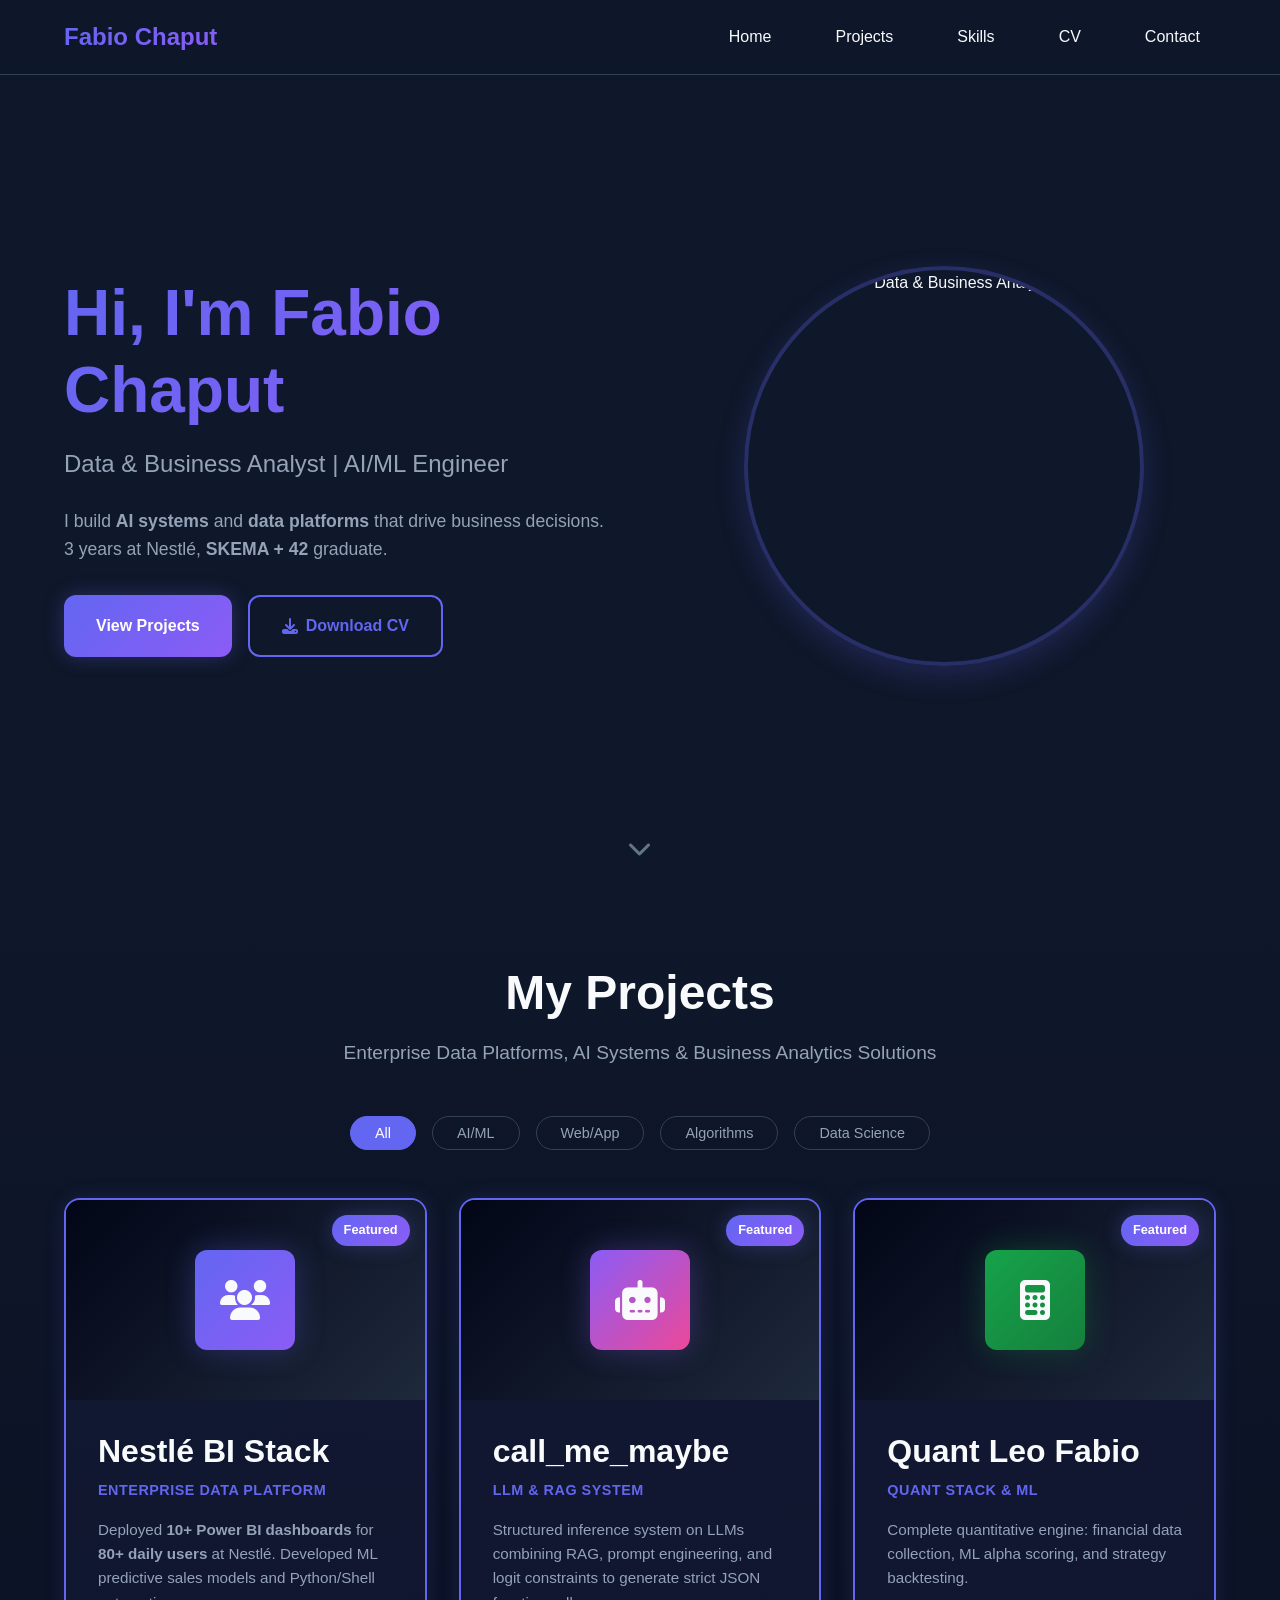
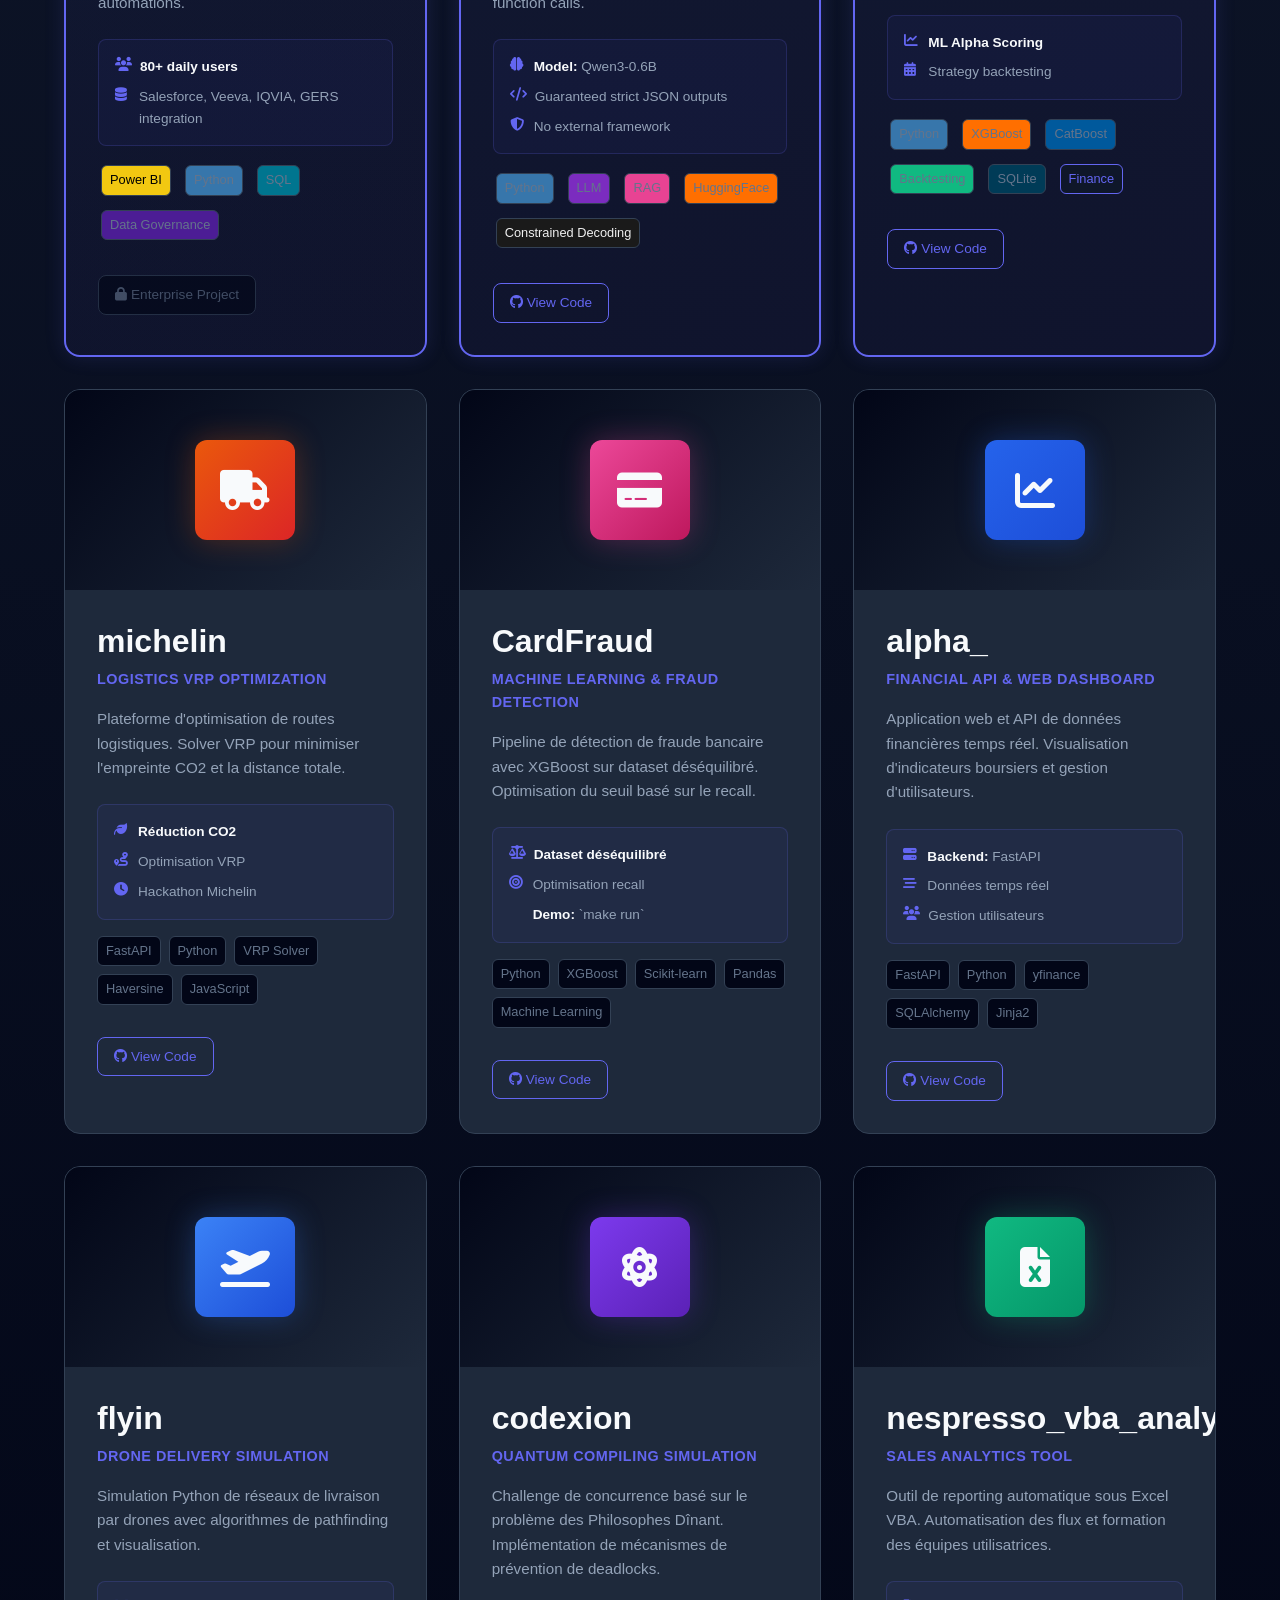
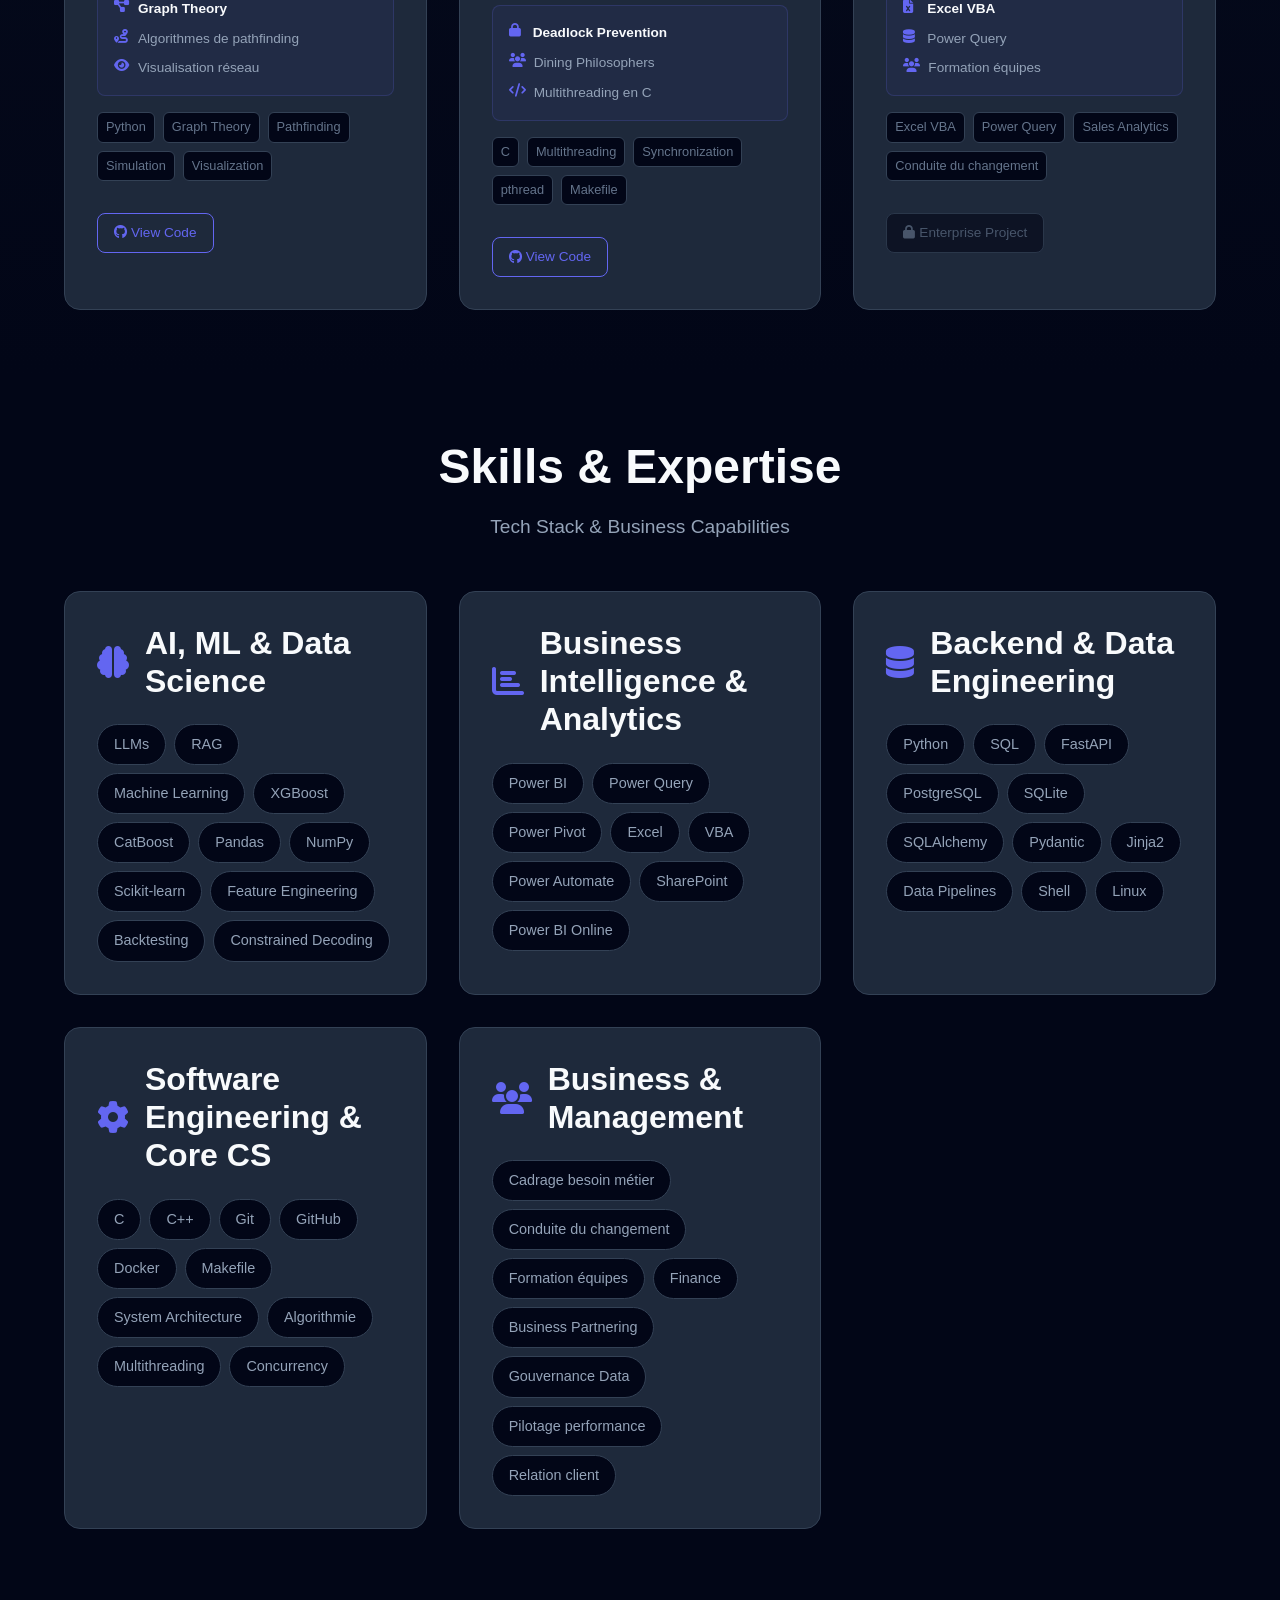
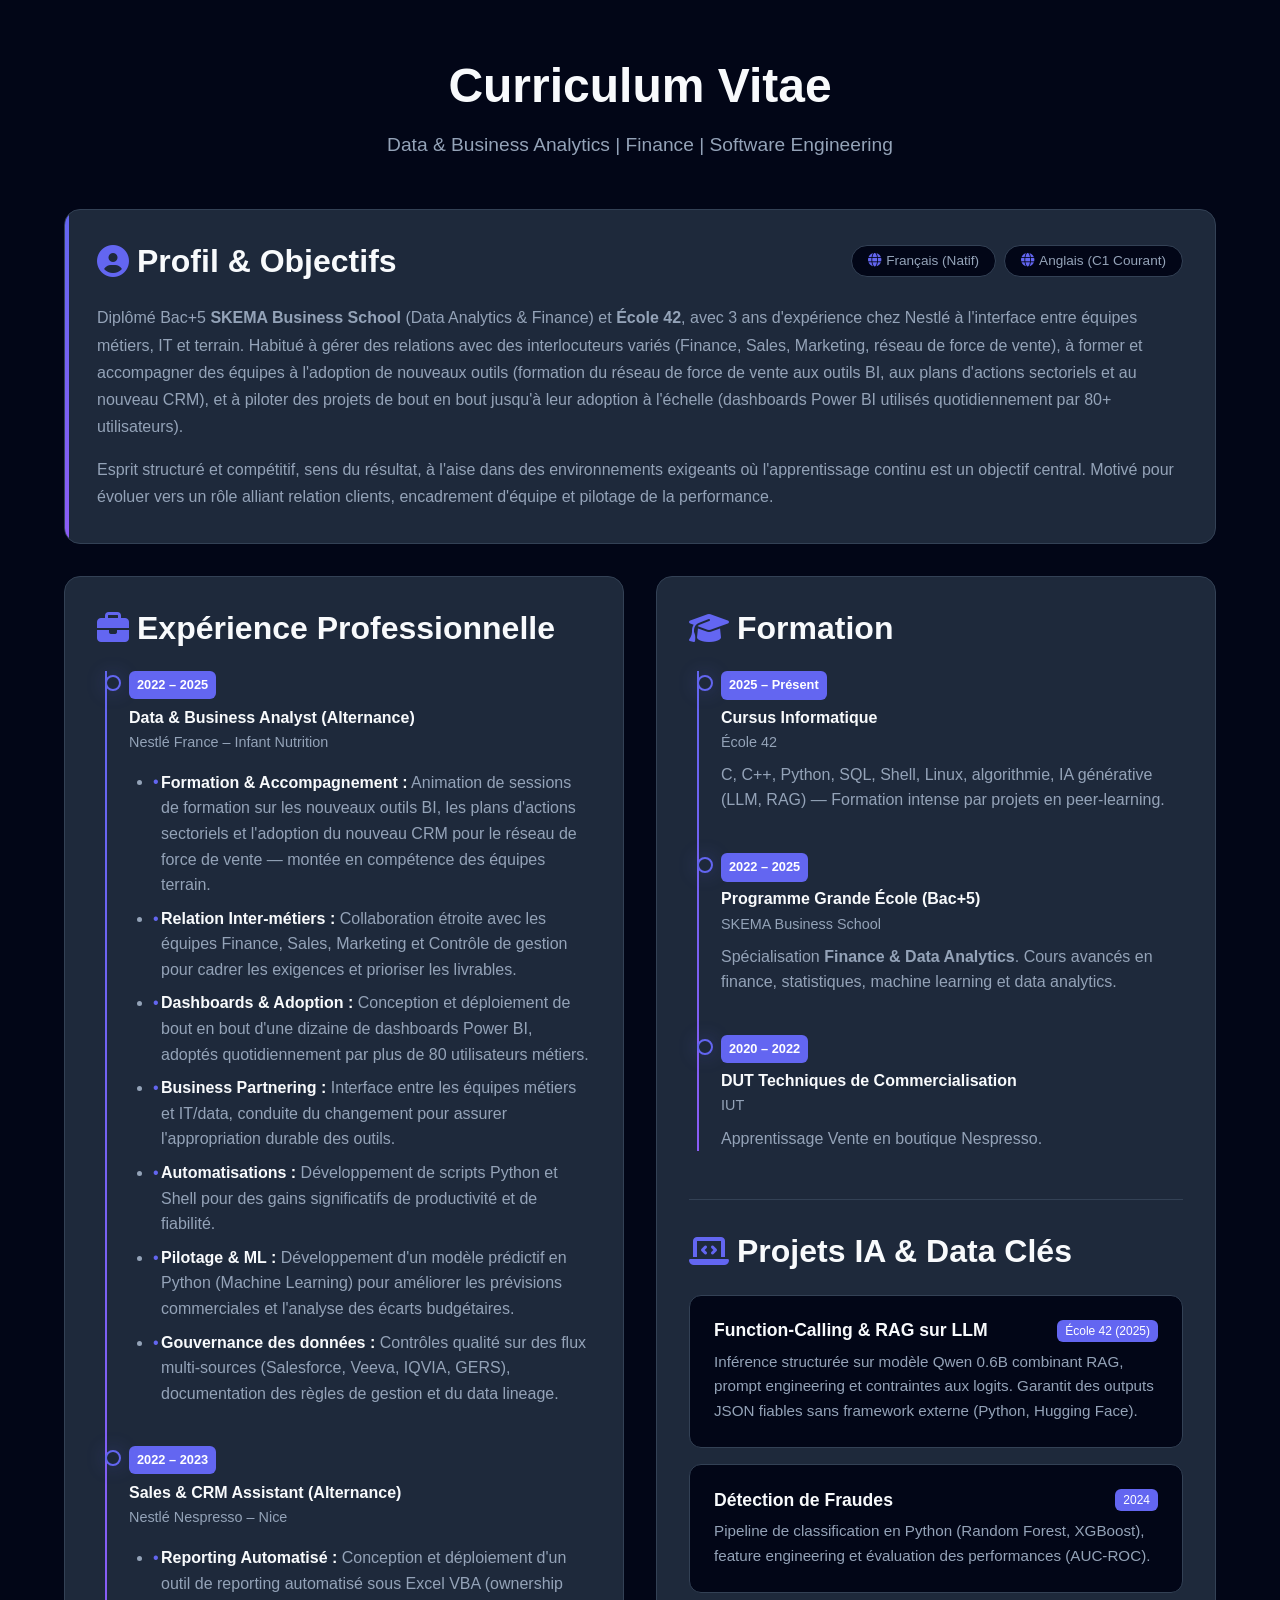
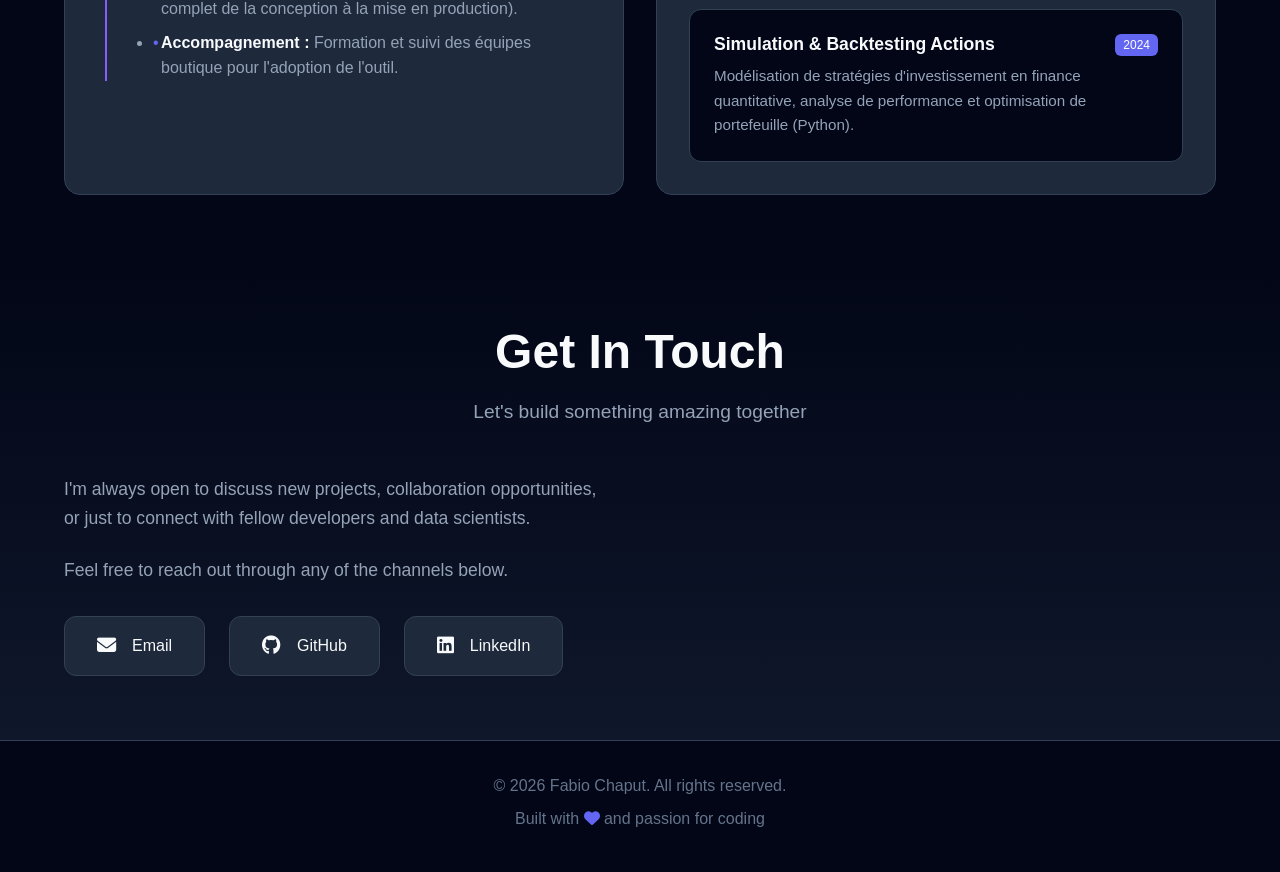
==== commit 0998a3e5: "asv" ====
--- a/index.html
+++ b/index.html
@@ -29,23 +29,21 @@
     <section id="home" class="hero">
         <div class="container">
             <div class="hero-content">
-                <h1>Hello, I'm Fabio Chaput</h1>
-                <p class="subtitle">Data & Business Analyst | Tech & AI Partner</p>
+                <h1>Hi, I'm Fabio Chaput</h1>
+                <p class="subtitle">Data & Business Analyst | AI/ML Engineer</p>
                 <p class="description">
-                    Diplômé SKEMA PGE et École 42, j'allie analyse financière, ingénierie data et IA pour transformer 
-                    des données complexes en leviers décisionnels. Fort de 3 ans d'expérience chez Nestlé, je pilote 
-                    des projets data de bout en bout : des modèles prédictifs (ML/Python) et architectures de dashboards 
-                    (Power BI) jusqu'à la conduite du changement sur le terrain.
+                    I build <strong>AI systems</strong> and <strong>data platforms</strong> that drive business decisions. <br>
+                    3 years at Nestlé, <strong>SKEMA + 42</strong> graduate.
                 </p>
                 <div class="cta-buttons">
                     <a href="#projects" class="btn btn-primary">View Projects</a>
-                    <a href="#contact" class="btn btn-secondary">Get In Touch</a>
+                    <a href="Fabio_Chaput_CV.pdf" class="btn btn-cv" download>
+                        <i class="fas fa-download"></i> Download CV
+                    </a>
                 </div>
             </div>
             <div class="hero-image">
-                <div class="profile-placeholder">
-                    <i class="fas fa-user-astronaut"></i>
-                </div>
+                <img src="images/profile.jpg" alt="Fabio Chaput - Data & Business Analyst" class="profile-img">
             </div>
         </div>
         <div class="scroll-down">
@@ -72,39 +70,36 @@
 
             <!-- Projects Grid -->
             <div class="projects-grid">
-                <!-- Project 1: nestle_bi_stack (Enterprise) -->
-                <div class="project-card" data-tags="data web">
+                <!-- Project 1: Nestlé BI Stack (FEATURED) -->
+                <div class="project-card featured" data-tags="data web">
+                    <div class="featured-badge">Featured</div>
                     <div class="project-image">
                         <div class="project-icon" style="background: linear-gradient(135deg, #6366f1 0%, #8b5cf6 100%); box-shadow: 0 0 30px rgba(99, 102, 241, 0.3);">
-                            <i class="fas fa-chart-line"></i>
-                        </div>
-                    </div>
-                    <div class="project-info">
-                        <h3>nestle_bi_stack</h3>
-                        <p class="project-category">Enterprise Data Platform & ML</p>
-                        <p class="project-description">
-                            Déploiement d'une dizaine de dashboards Power BI pour 80+ utilisateurs métiers chez Nestlé. 
-                            Développement de modèles ML prédictifs de ventes et automatisations Python/Shell.
+                            <i class="fas fa-users"></i>
+                        </div>
+                    </div>
+                    <div class="project-info">
+                        <h3>Nestlé BI Stack</h3>
+                        <p class="project-category">Enterprise Data Platform</p>
+                        <p class="project-description">
+                            Deployed <strong>10+ Power BI dashboards</strong> for <strong>80+ daily users</strong> at Nestlé. 
+                            Developed ML predictive sales models and Python/Shell automations.
                         </p>
                         <div class="project-highlights">
                             <div class="highlight-item">
                                 <i class="fas fa-users"></i>
-                                <span><strong>80+ utilisateurs</strong> quotidiens</span>
+                                <span><strong>80+ daily users</strong></span>
                             </div>
                             <div class="highlight-item">
                                 <i class="fas fa-database"></i>
-                                <span>Intégration Salesforce, Veeva, IQVIA, GERS</span>
-                            </div>
-                            <div class="highlight-item">
-                                <i class="fas fa-chart-bar"></i>
-                                <span>Modèles prédictifs de ventes</span>
-                            </div>
-                        </div>
-                        <div class="project-tech">
-                            <span>Power BI</span>
-                            <span>Python (ML)</span>
-                            <span>SQL</span>
-                            <span>Gouvernance Data</span>
+                                <span>Salesforce, Veeva, IQVIA, GERS integration</span>
+                            </div>
+                        </div>
+                        <div class="project-tech">
+                            <span class="tech-badge powerbi">Power BI</span>
+                            <span class="tech-badge python">Python</span>
+                            <span class="tech-badge sql">SQL</span>
+                            <span class="tech-badge data-governance">Data Governance</span>
                         </div>
                         <div class="project-links">
                             <a href="#" class="btn-project enterprise-btn" style="pointer-events: none; opacity: 0.6;">
@@ -114,8 +109,9 @@
                     </div>
                 </div>
 
-                <!-- Project 2: call_me_maybe -->
-                <div class="project-card" data-tags="ai">
+                <!-- Project 2: call_me_maybe (FEATURED) -->
+                <div class="project-card featured" data-tags="ai">
+                    <div class="featured-badge">Featured</div>
                     <div class="project-image">
                         <div class="project-icon" style="background: linear-gradient(135deg, #8b5cf6 0%, #ec4899 100%); box-shadow: 0 0 30px rgba(139, 92, 246, 0.3);">
                             <i class="fas fa-robot"></i>
@@ -125,28 +121,28 @@
                         <h3>call_me_maybe</h3>
                         <p class="project-category">LLM & RAG System</p>
                         <p class="project-description">
-                            Système d'inférence structurée sur LLM combinant RAG, prompt engineering et contraintes sur logits pour générer des appels de fonctions JSON stricts.
+                            Structured inference system on LLMs combining RAG, prompt engineering, and logit constraints to generate strict JSON function calls.
                         </p>
                         <div class="project-highlights">
                             <div class="highlight-item">
                                 <i class="fas fa-brain"></i>
-                                <span><strong>Modèle:</strong> Qwen3-0.6B</span>
+                                <span><strong>Model:</strong> Qwen3-0.6B</span>
                             </div>
                             <div class="highlight-item">
                                 <i class="fas fa-code"></i>
-                                <span>Outputs JSON stricts garantis</span>
+                                <span>Guaranteed strict JSON outputs</span>
                             </div>
                             <div class="highlight-item">
                                 <i class="fas fa-shield-alt"></i>
-                                <span>Sans framework externe</span>
-                            </div>
-                        </div>
-                        <div class="project-tech">
-                            <span>Python</span>
-                            <span>LLM (Qwen3)</span>
-                            <span>RAG</span>
-                            <span>Constrained Decoding</span>
-                            <span>HuggingFace</span>
+                                <span>No external framework</span>
+                            </div>
+                        </div>
+                        <div class="project-tech">
+                            <span class="tech-badge python">Python</span>
+                            <span class="tech-badge llm">LLM</span>
+                            <span class="tech-badge rag">RAG</span>
+                            <span class="tech-badge huggingface">HuggingFace</span>
+                            <span class="tech-badge constrained-decoding">Constrained Decoding</span>
                         </div>
                         <div class="project-links">
                             <a href="https://github.com/fabio-biot/call_me_maybe" class="btn-project" target="_blank">
@@ -156,39 +152,37 @@
                     </div>
                 </div>
 
-                <!-- Project 3: quant_leo_fabio -->
-                <div class="project-card" data-tags="ai data">
+                <!-- Project 3: quant_leo_fabio (FEATURED) -->
+                <div class="project-card featured" data-tags="ai data">
+                    <div class="featured-badge">Featured</div>
                     <div class="project-image">
                         <div class="project-icon" style="background: linear-gradient(135deg, #16a34a 0%, #15803d 100%); box-shadow: 0 0 30px rgba(22, 163, 74, 0.3);">
                             <i class="fas fa-calculator"></i>
                         </div>
                     </div>
                     <div class="project-info">
-                        <h3>quant_leo_fabio</h3>
+                        <h3>Quant Leo Fabio</h3>
                         <p class="project-category">Quant Stack & ML</p>
                         <p class="project-description">
-                            Engine quantitatif complet : collecte de données financières, scoring alpha par modèles ML, backtesting de stratégies.
+                            Complete quantitative engine: financial data collection, ML alpha scoring, and strategy backtesting.
                         </p>
                         <div class="project-highlights">
                             <div class="highlight-item">
                                 <i class="fas fa-chart-line"></i>
-                                <span><strong>Scoring alpha</strong> ML</span>
+                                <span><strong>ML Alpha Scoring</strong></span>
                             </div>
                             <div class="highlight-item">
                                 <i class="fas fa-calendar-alt"></i>
-                                <span>Backtesting de stratégies</span>
-                            </div>
-                            <div class="highlight-item">
-                                <i class="fas fa-file-alt"></i>
-                                <span>Rapports quotidiens</span>
-                            </div>
-                        </div>
-                        <div class="project-tech">
-                            <span>Python</span>
-                            <span>XGBoost/CatBoost</span>
-                            <span>Backtesting</span>
-                            <span>SQLite</span>
-                            <span>Finance</span>
+                                <span>Strategy backtesting</span>
+                            </div>
+                        </div>
+                        <div class="project-tech">
+                            <span class="tech-badge python">Python</span>
+                            <span class="tech-badge xgboost">XGBoost</span>
+                            <span class="tech-badge catboost">CatBoost</span>
+                            <span class="tech-badge backtesting">Backtesting</span>
+                            <span class="tech-badge sqlite">SQLite</span>
+                            <span class="tech-badge finance">Finance</span>
                         </div>
                         <div class="project-links">
                             <a href="https://github.com/fabio-biot/Quant_leo_fabio" class="btn-project" target="_blank">
--- a/styles.css
+++ b/styles.css
@@ -1152,6 +1152,142 @@
     white-space: nowrap;
 }
 
+/* ===== IMPLEMENTATIONS AUDIT ===== */
+
+/* Profile Image */
+.profile-img {
+    width: 400px;
+    height: 400px;
+    border-radius: 50%;
+    object-fit: cover;
+    border: 4px solid rgba(99, 102, 241, 0.3);
+    box-shadow: 0 10px 30px rgba(99, 102, 241, 0.2);
+    transition: transform 0.3s ease, box-shadow 0.3s ease;
+}
+
+.profile-img:hover {
+    transform: scale(1.05);
+    box-shadow: 0 15px 40px rgba(99, 102, 241, 0.4);
+}
+
+/* CV Download Button */
+.btn-cv {
+    background: transparent;
+    border: 2px solid var(--primary-color);
+    color: var(--primary-color);
+    transition: all var(--transition-normal);
+}
+
+.btn-cv:hover {
+    background: var(--primary-color);
+    color: white;
+    box-shadow: var(--shadow-glow);
+}
+
+.btn-cv i {
+    font-size: 1rem;
+}
+
+/* Featured Projects */
+.project-card.featured {
+    border: 2px solid var(--primary-color);
+    background: linear-gradient(135deg, rgba(99, 102, 241, 0.05) 0%, rgba(139, 92, 246, 0.05) 100%);
+    box-shadow: 0 0 20px rgba(99, 102, 241, 0.15);
+}
+
+.featured-badge {
+    position: absolute;
+    top: 15px;
+    right: 15px;
+    background: var(--gradient-primary);
+    color: white;
+    padding: 5px 12px;
+    border-radius: 20px;
+    font-size: 0.8rem;
+    font-weight: 600;
+    z-index: 10;
+    box-shadow: var(--shadow-glow);
+}
+
+/* Tech Badges */
+.tech-badge {
+    display: inline-block;
+    padding: 4px 10px;
+    border-radius: var(--radius-sm);
+    font-size: 0.85rem;
+    font-weight: 500;
+    margin: 3px;
+    color: white;
+    border: 1px solid rgba(255, 255, 255, 0.1);
+    transition: all var(--transition-fast);
+    background: var(--bg-darker);
+}
+
+.tech-badge:hover {
+    transform: translateY(-2px);
+    box-shadow: 0 4px 12px rgba(0, 0, 0, 0.2);
+}
+
+/* Tech Badge Colors */
+.tech-badge.python { background: #3776ab; }
+.tech-badge.llm { background: #7b2cbf; }
+.tech-badge.rag { background: #e84393; }
+.tech-badge.huggingface { background: #ff6f00; }
+.tech-badge.constrained-decoding { background: #1a1a1a; color: #f0f0f0; }
+.tech-badge.powerbi { background: #f2c811; color: #000; }
+.tech-badge.xgboost { background: #ff6f00; }
+.tech-badge.catboost { background: #00599c; }
+.tech-badge.backtesting { background: #10b981; }
+.tech-badge.sqlite { background: #003b57; }
+.tech-badge.finance { background: #0f172a; color: #6366f1; border-color: #6366f1; }
+.tech-badge.sql { background: #00758f; }
+.tech-badge.data-governance { background: #4c1d95; }
+
+/* Responsive Profile Image */
+@media (max-width: 1024px) {
+    .profile-img {
+        width: 300px;
+        height: 300px;
+    }
+}
+
+@media (max-width: 768px) {
+    .profile-img {
+        width: 250px;
+        height: 250px;
+    }
+    
+    .hero .container {
+        grid-template-columns: 1fr;
+        text-align: center;
+    }
+    
+    .hero-image {
+        order: -1;
+    }
+    
+    .cta-buttons {
+        justify-content: center;
+    }
+}
+
+@media (max-width: 480px) {
+    .profile-img {
+        width: 200px;
+        height: 200px;
+    }
+    
+    .cta-buttons {
+        flex-direction: column;
+        align-items: center;
+    }
+    
+    .btn-cv {
+        width: 100%;
+        margin-top: var(--spacing-sm);
+    }
+}
+
 /* ===== CV Section Styles ===== */
 .cv-section {
     padding: var(--spacing-3xl) 0;
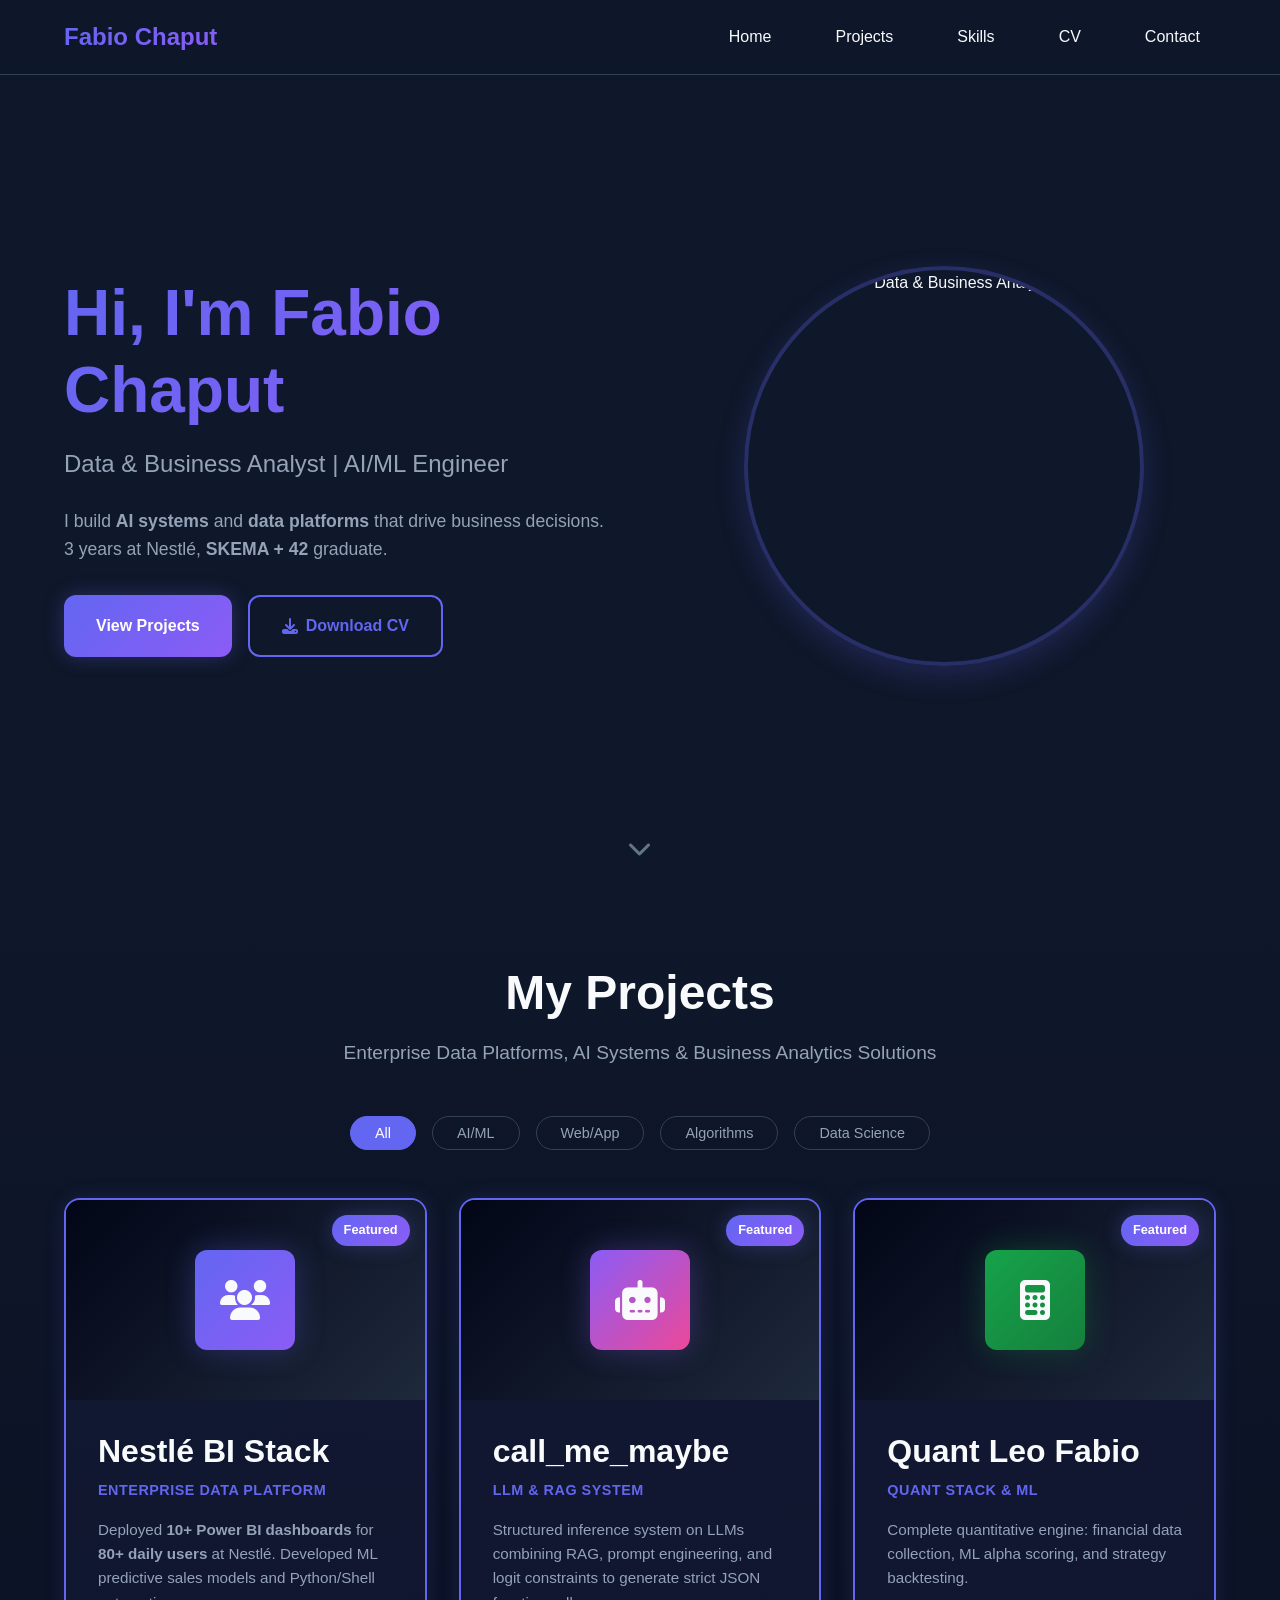
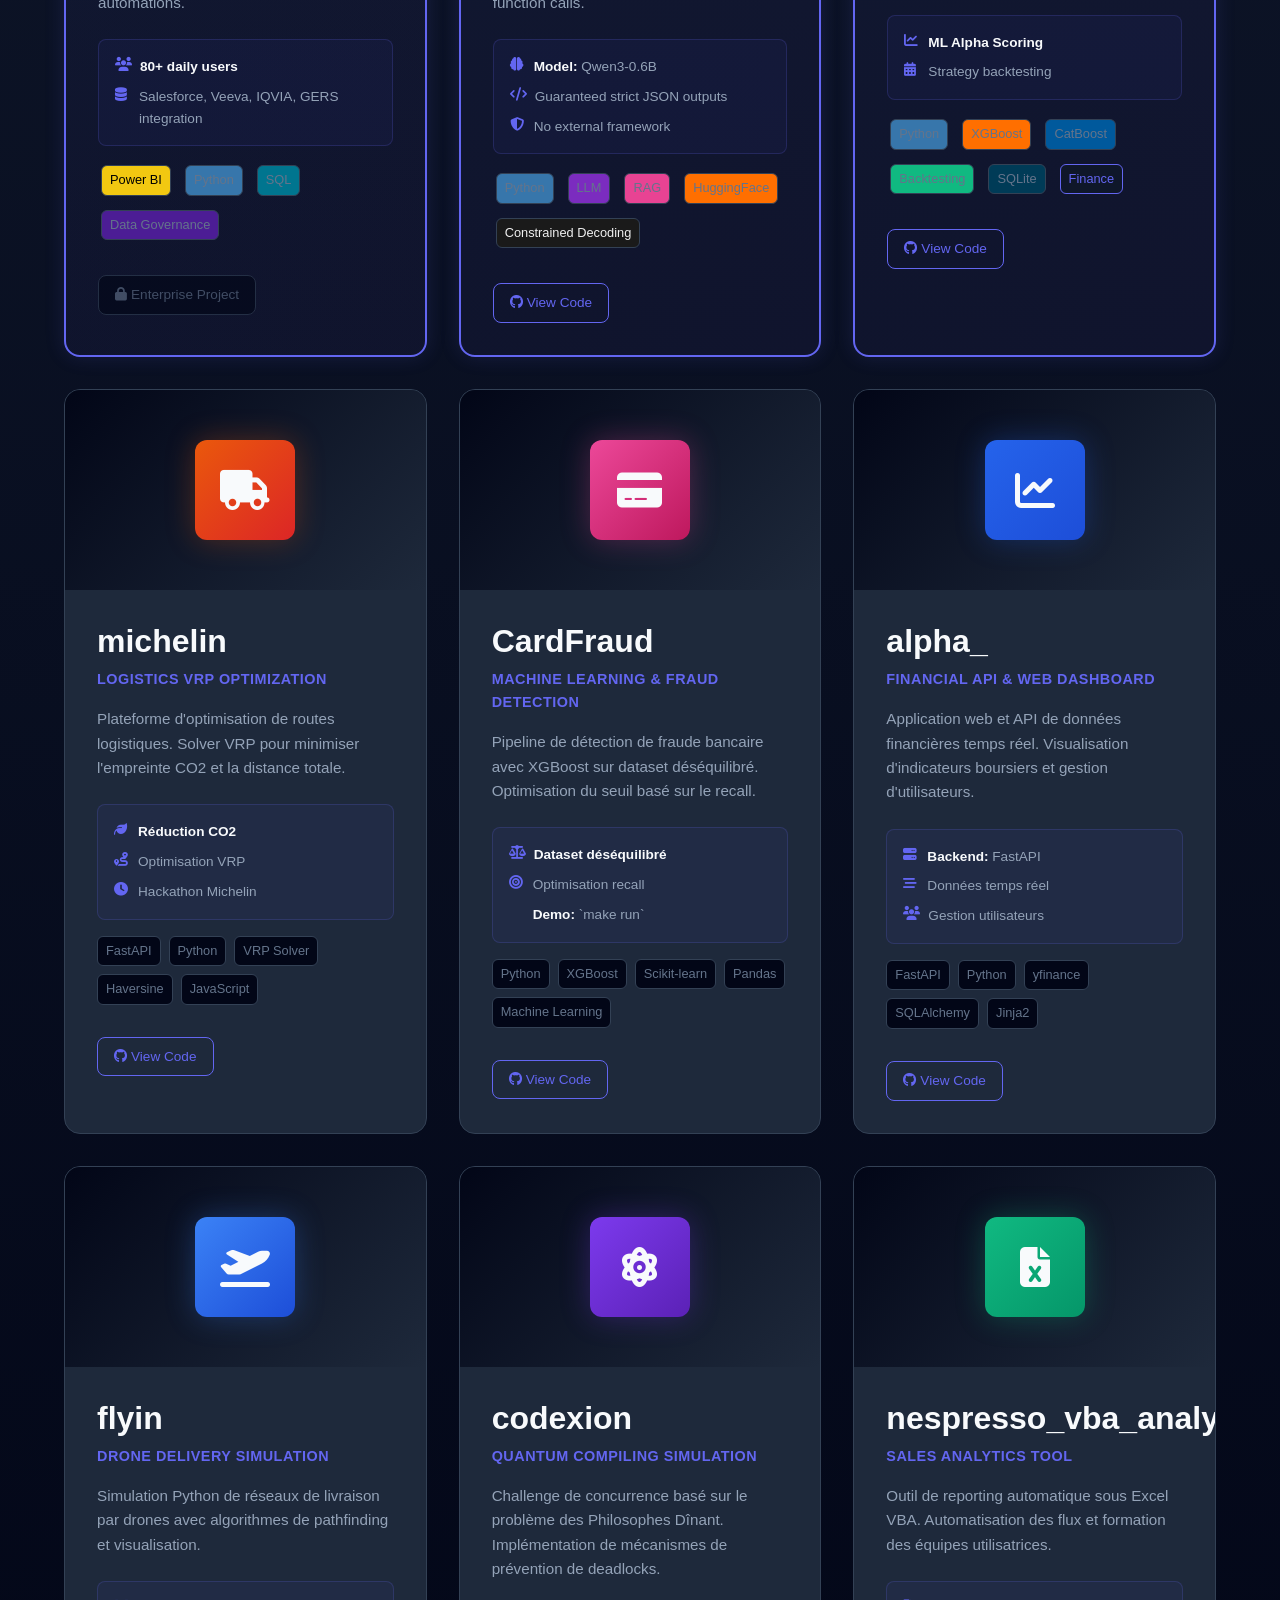
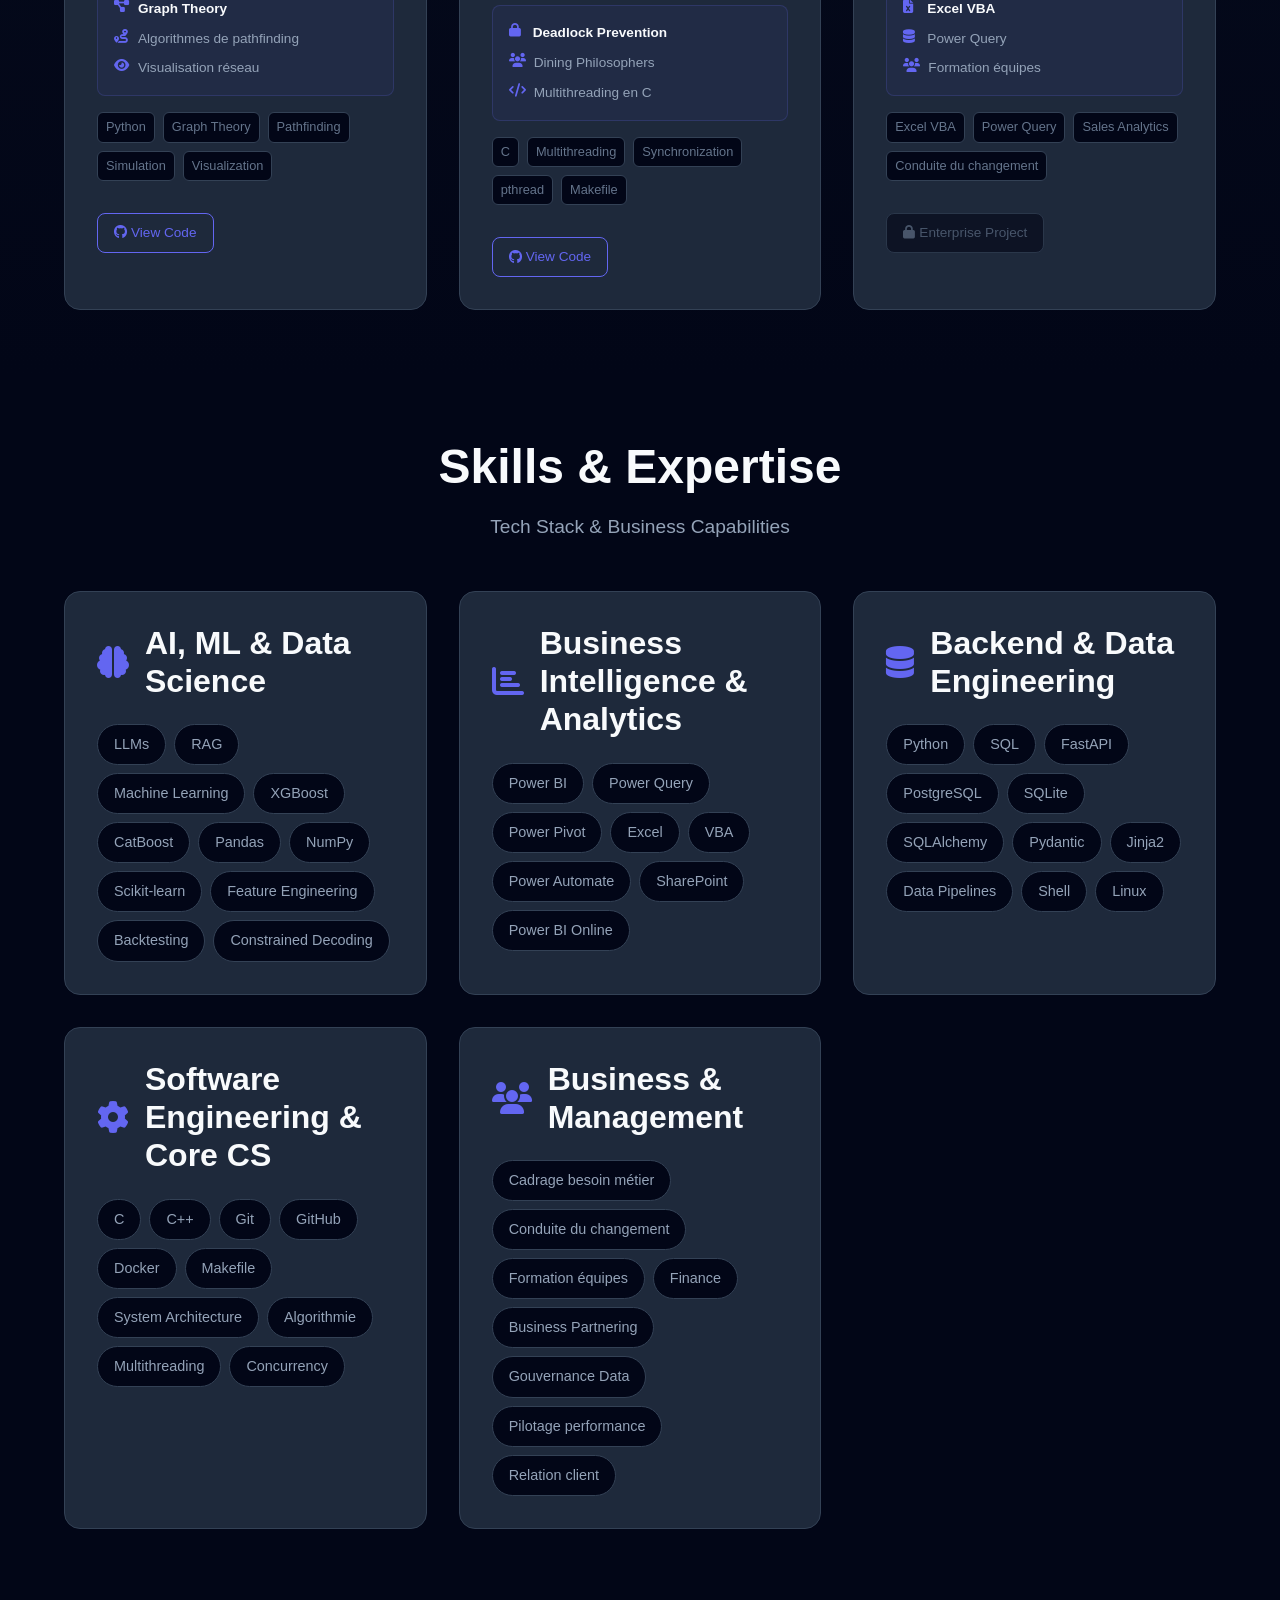
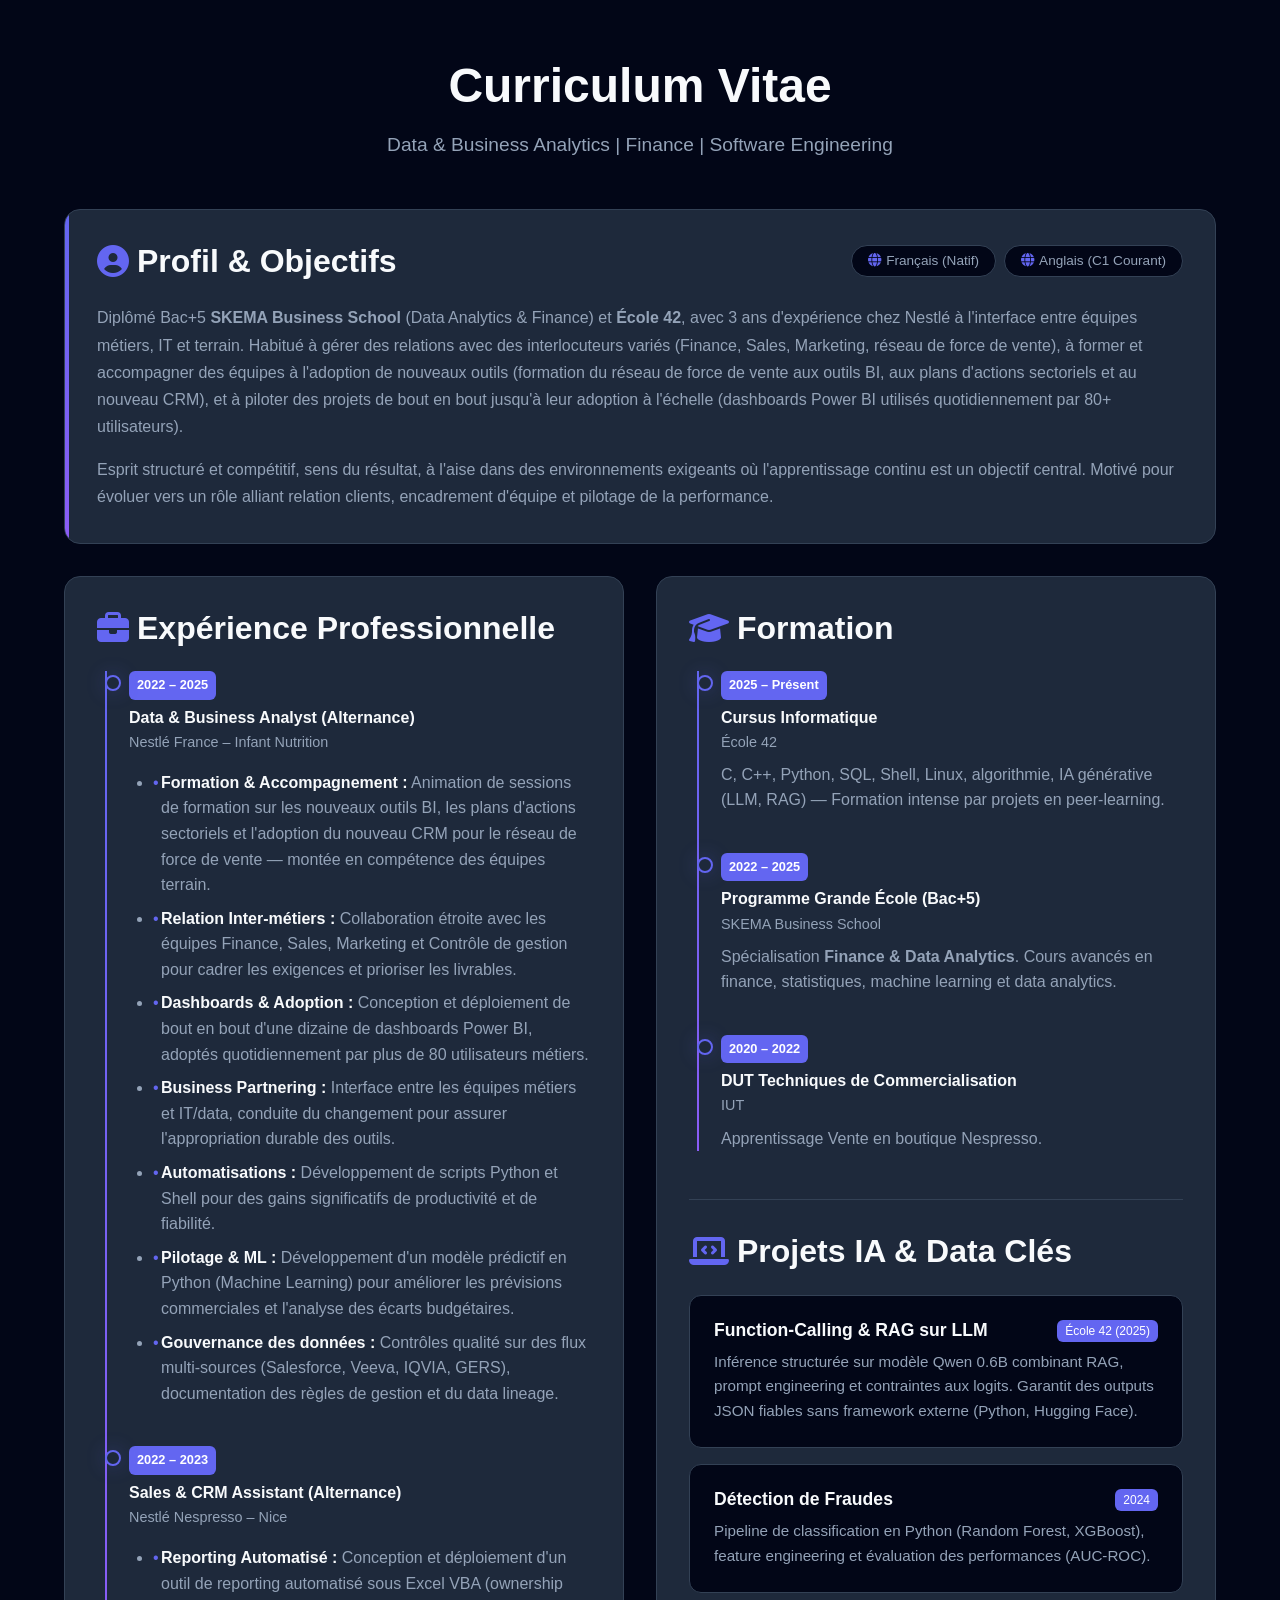
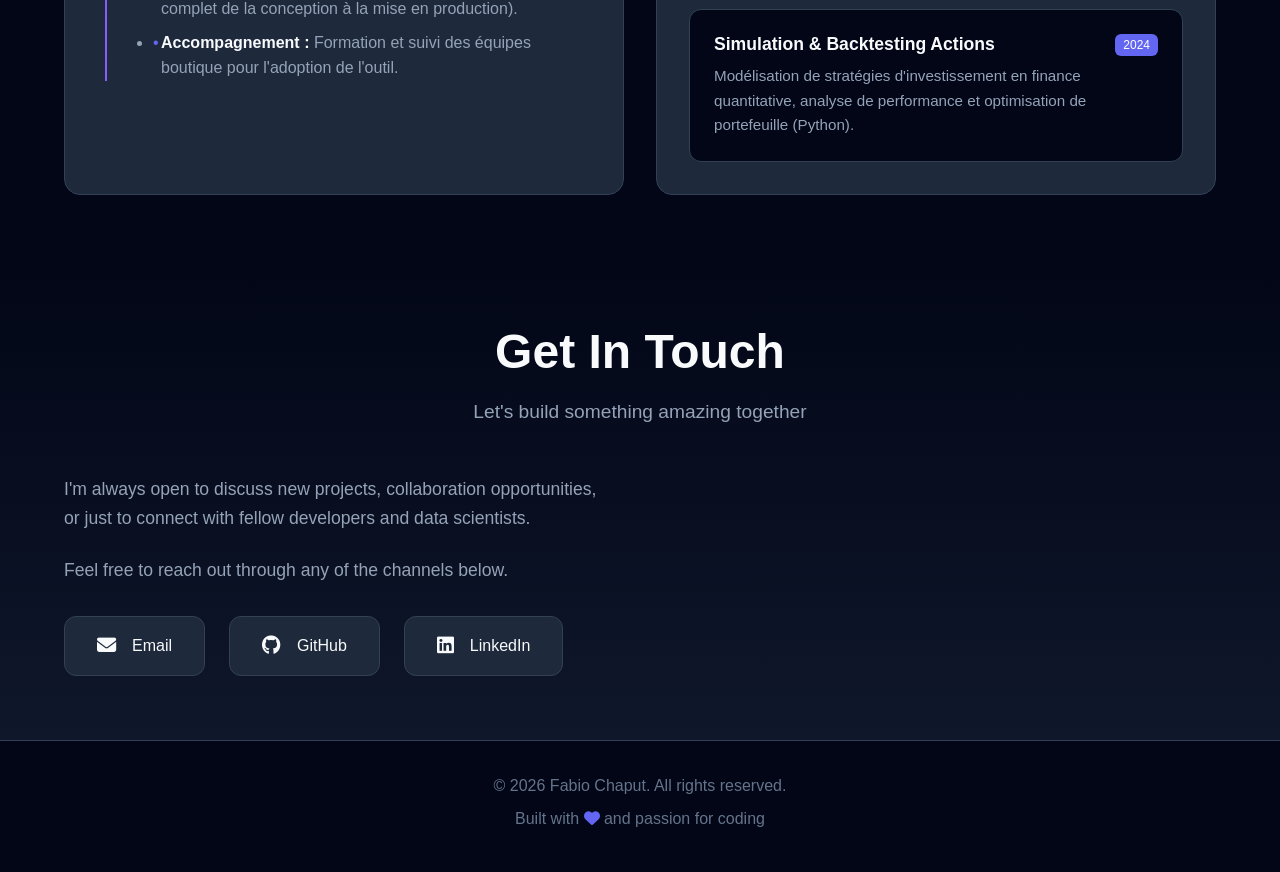
==== commit 92d5695c: "asv" ====
--- a/index.html
+++ b/index.html
@@ -37,7 +37,7 @@
                 </p>
                 <div class="cta-buttons">
                     <a href="#projects" class="btn btn-primary">View Projects</a>
-                    <a href="Fabio_Chaput_CV.pdf" class="btn btn-cv" download>
+                    <a href="Fabio_Chaput_CV_.pdf" class="btn btn-cv" download>
                         <i class="fas fa-download"></i> Download CV
                     </a>
                 </div>
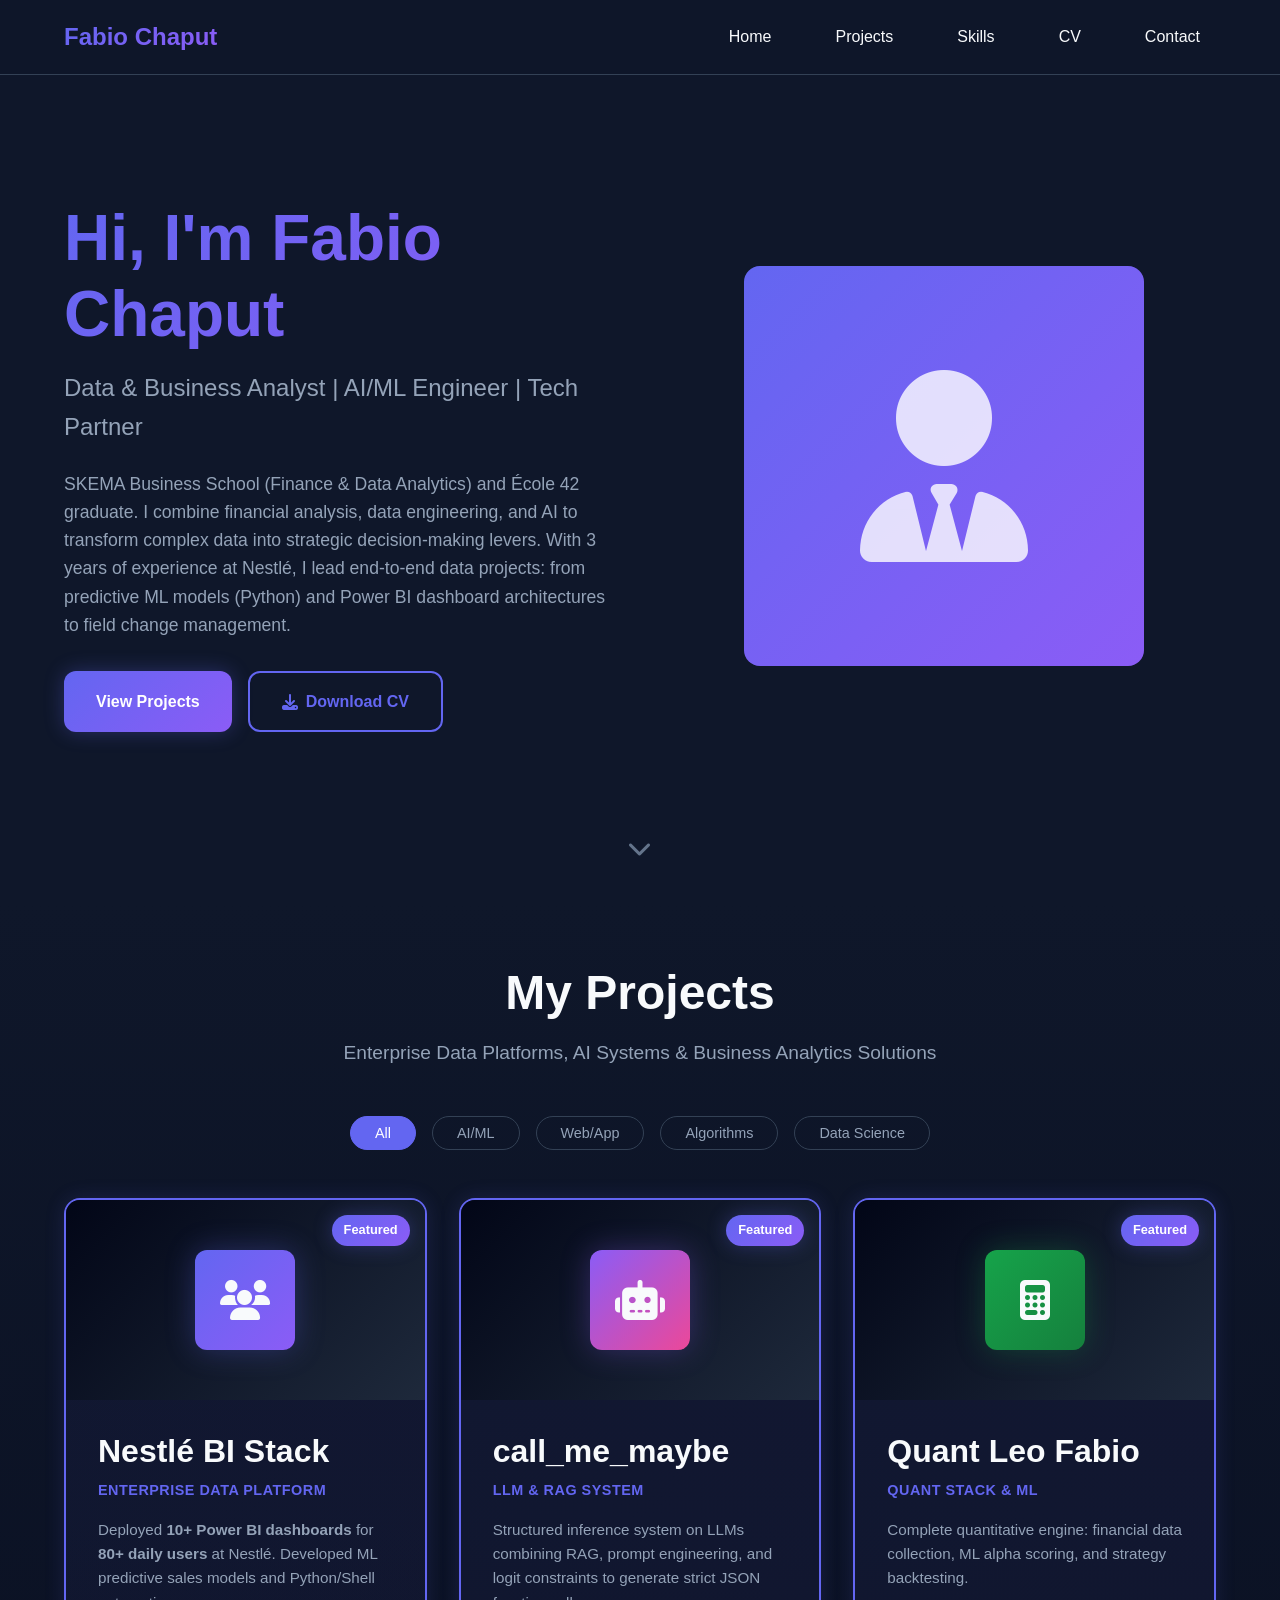
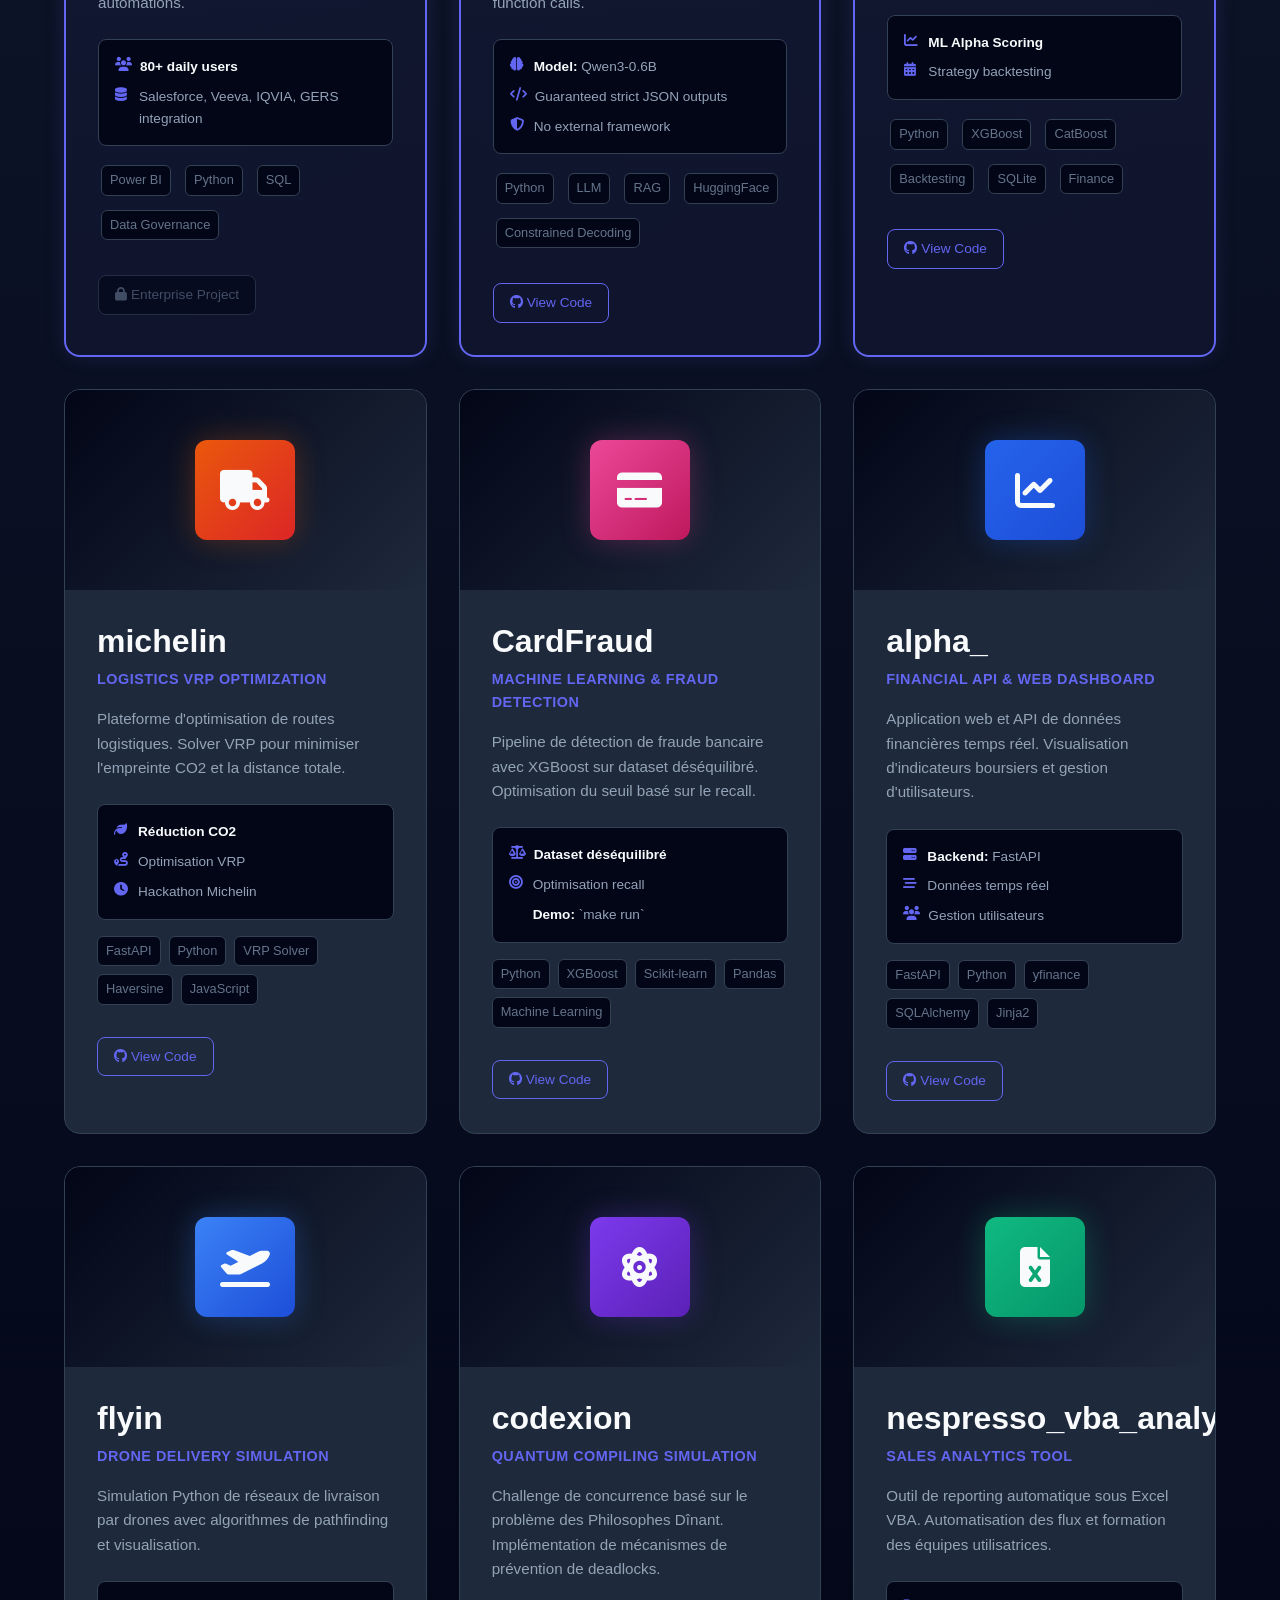
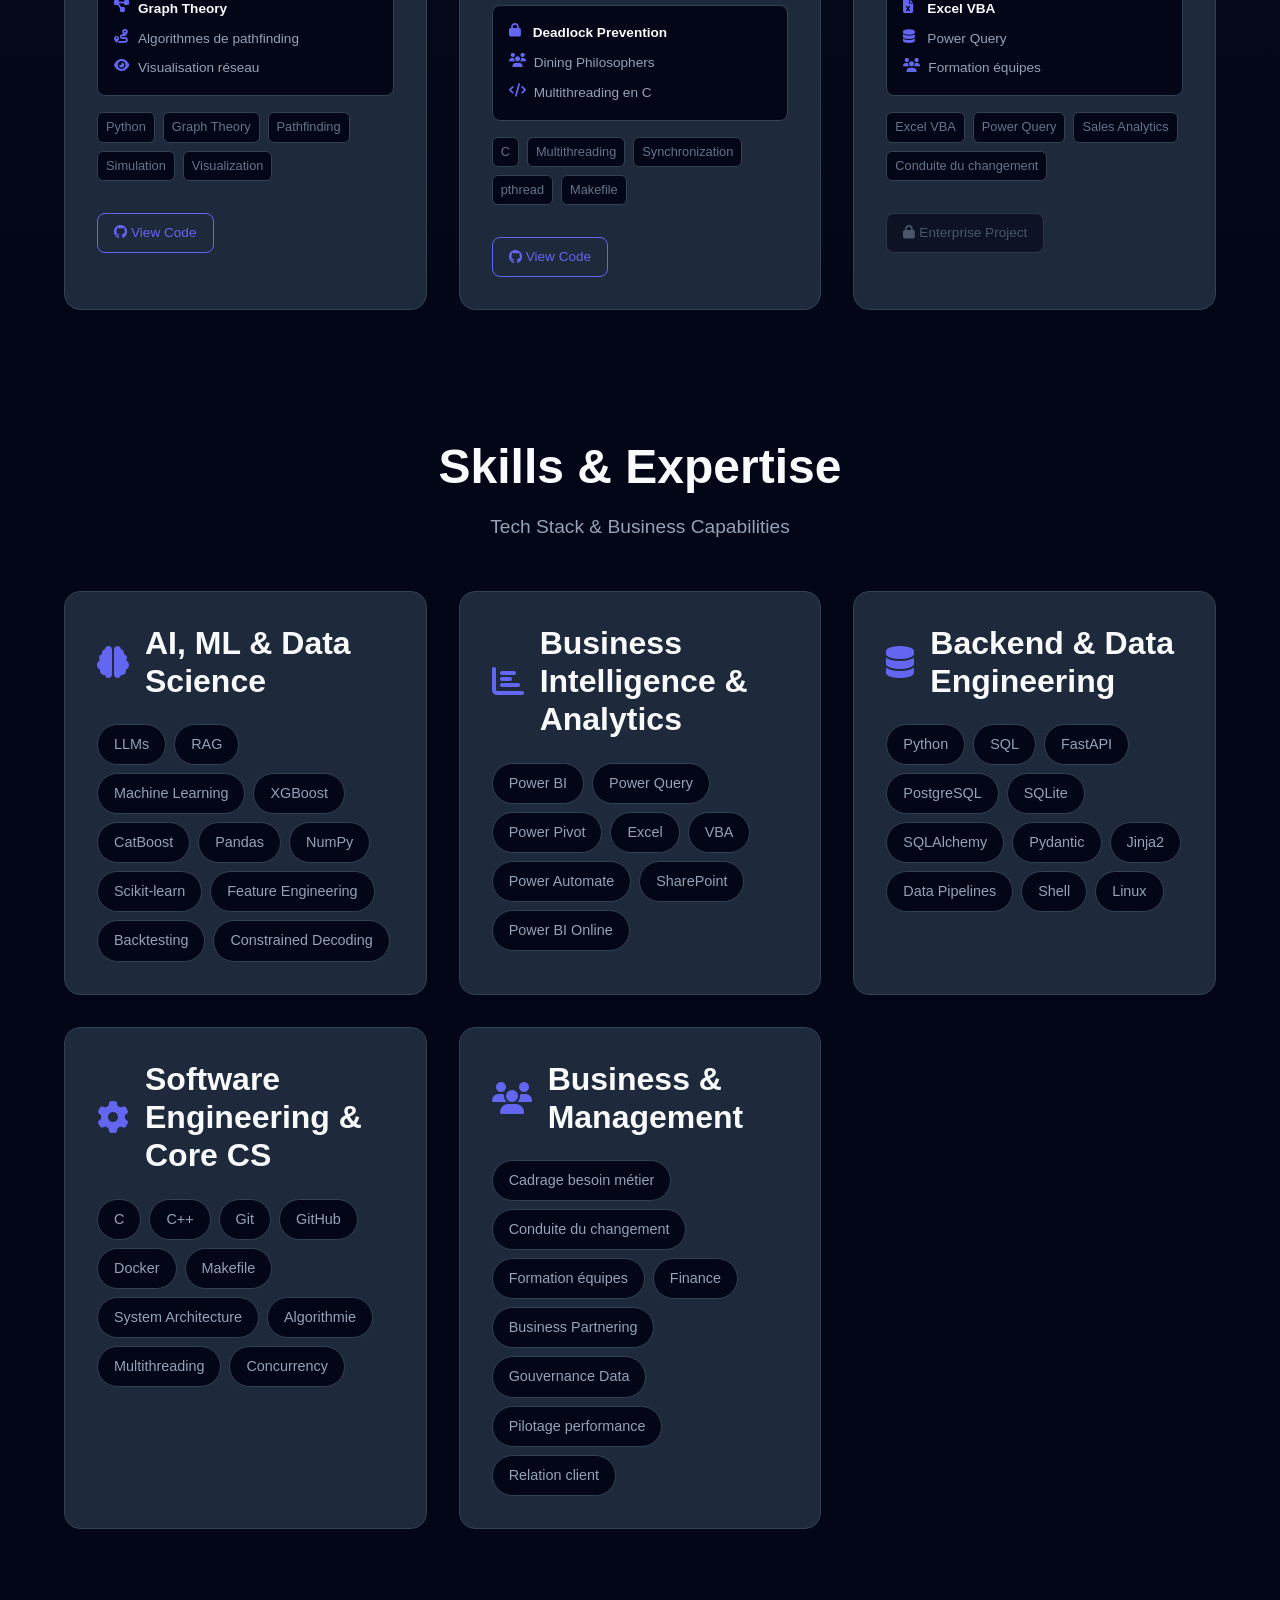
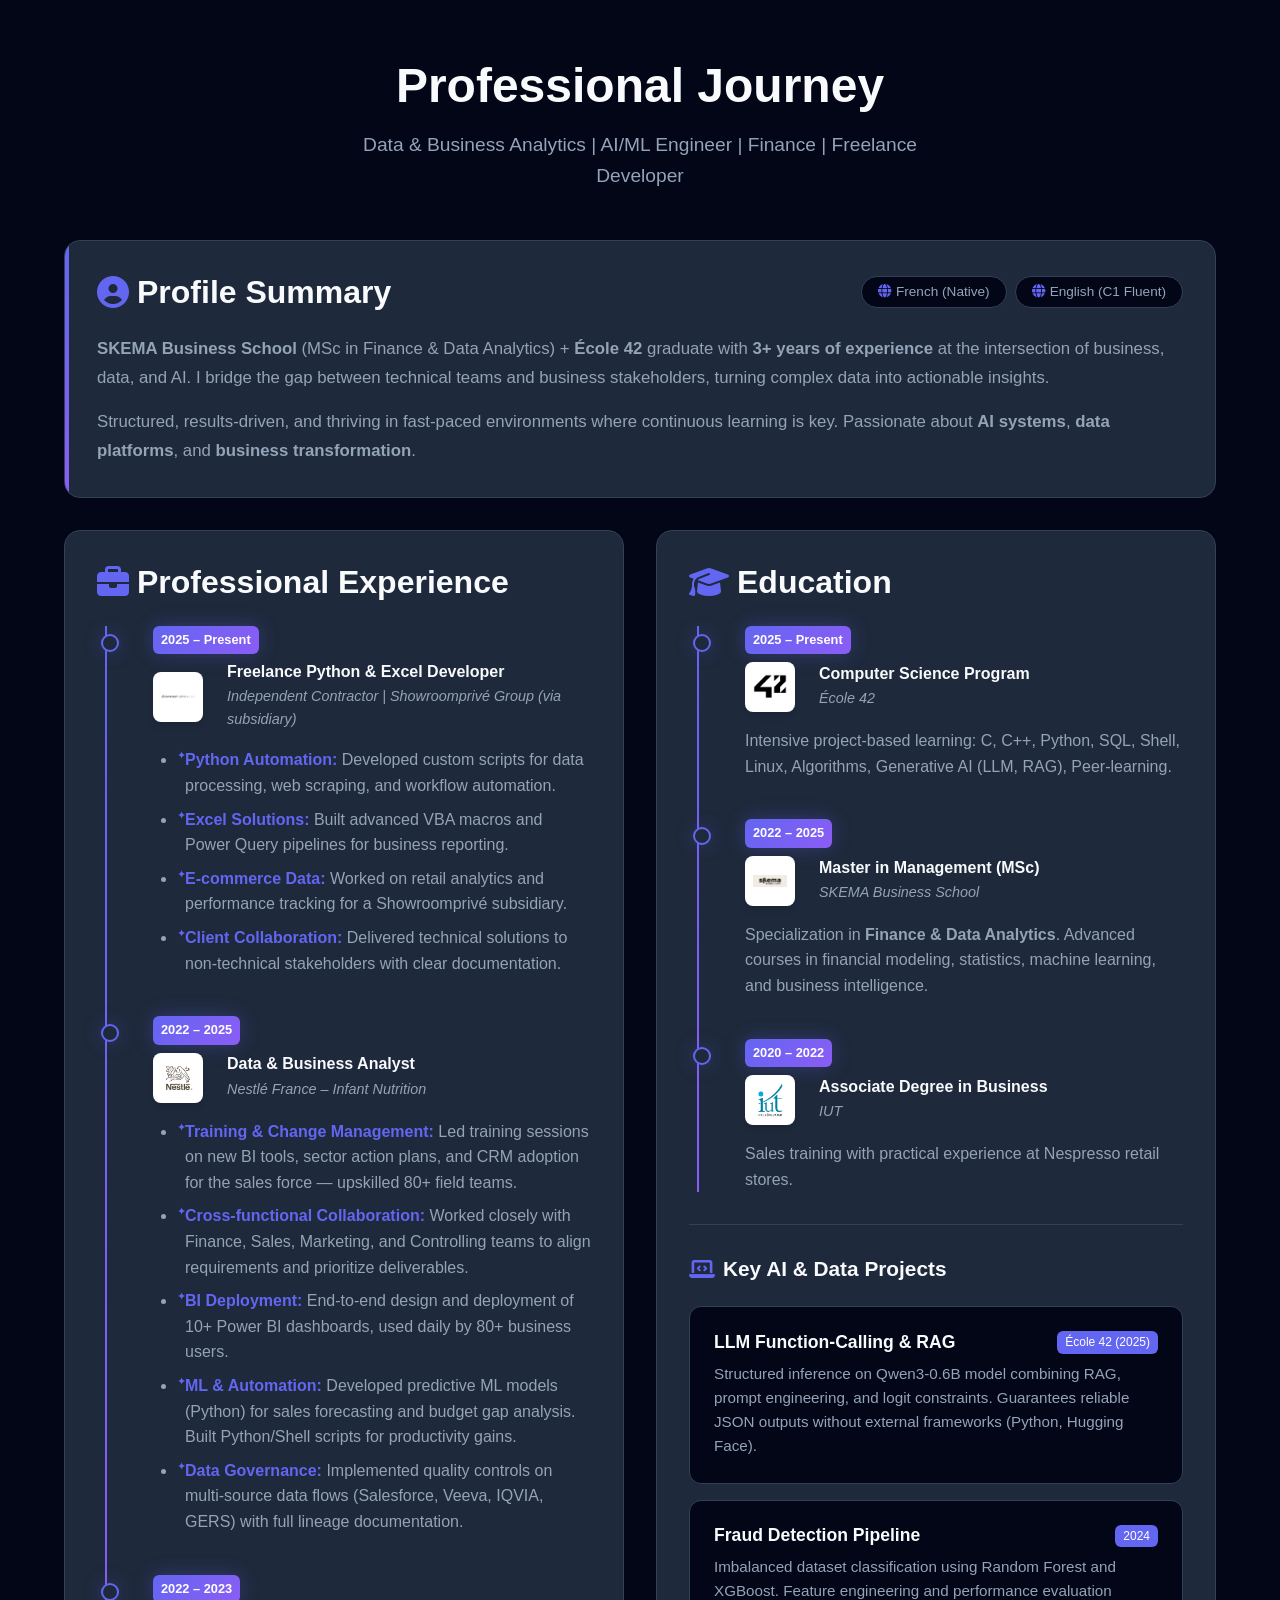
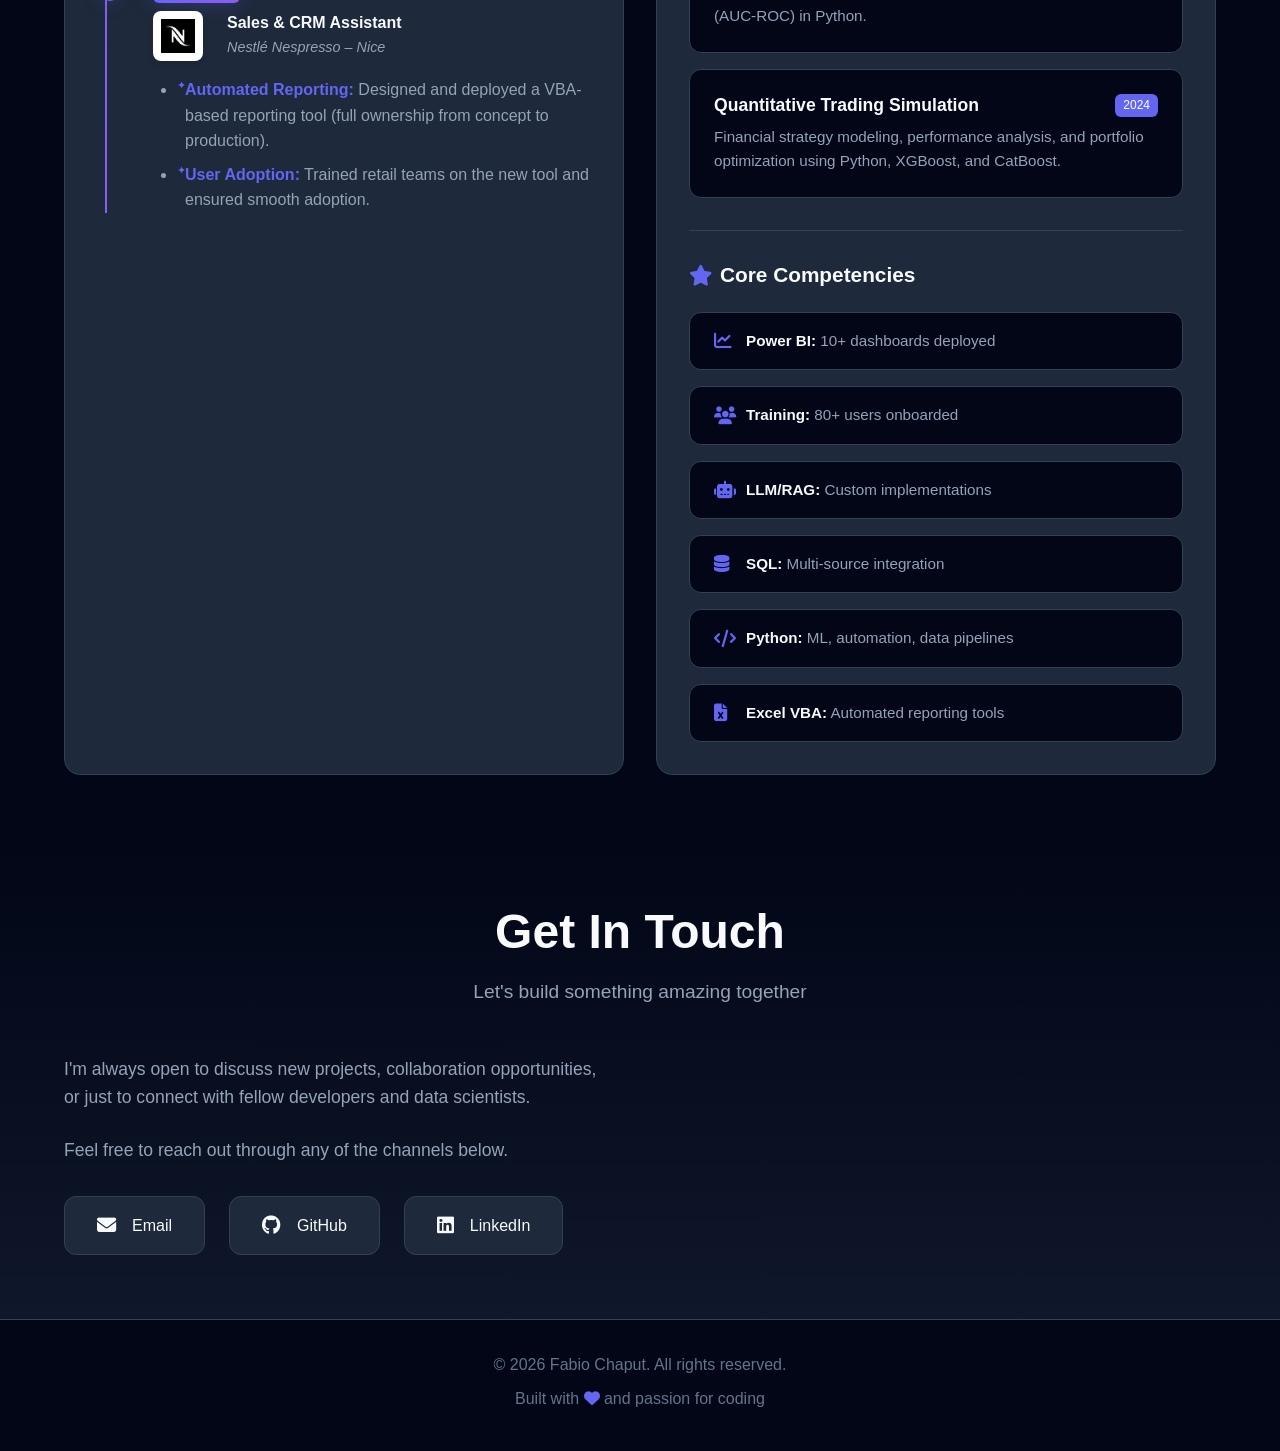
==== commit a61cf736: "sbj" ====
--- a/index.html
+++ b/index.html
@@ -30,10 +30,13 @@
         <div class="container">
             <div class="hero-content">
                 <h1>Hi, I'm Fabio Chaput</h1>
-                <p class="subtitle">Data & Business Analyst | AI/ML Engineer</p>
+                <p class="subtitle">Data & Business Analyst | AI/ML Engineer | Tech Partner</p>
                 <p class="description">
-                    I build <strong>AI systems</strong> and <strong>data platforms</strong> that drive business decisions. <br>
-                    3 years at Nestlé, <strong>SKEMA + 42</strong> graduate.
+                    SKEMA Business School (Finance & Data Analytics) and École 42 graduate. 
+                    I combine financial analysis, data engineering, and AI to transform complex data into 
+                    strategic decision-making levers. With 3 years of experience at Nestlé, I lead 
+                    end-to-end data projects: from predictive ML models (Python) and Power BI dashboard 
+                    architectures to field change management.
                 </p>
                 <div class="cta-buttons">
                     <a href="#projects" class="btn btn-primary">View Projects</a>
@@ -43,7 +46,9 @@
                 </div>
             </div>
             <div class="hero-image">
-                <img src="images/profile.jpg" alt="Fabio Chaput - Data & Business Analyst" class="profile-img">
+                <div class="profile-placeholder">
+                    <i class="fas fa-user-tie"></i>
+                </div>
             </div>
         </div>
         <div class="scroll-down">
@@ -544,100 +549,174 @@
     <section id="cv" class="cv-section">
         <div class="container">
             <div class="section-header">
-                <h2>Curriculum Vitae</h2>
-                <p class="section-subtitle">Data & Business Analytics | Finance | Software Engineering</p>
+                <h2>Professional Journey</h2>
+                <p class="section-subtitle">Data & Business Analytics | AI/ML Engineer | Finance | Freelance Developer</p>
             </div>
 
             <!-- Profile Summary Card -->
             <div class="cv-profile-card">
                 <div class="cv-profile-header">
-                    <h3><i class="fas fa-user-circle"></i> Profil & Objectifs</h3>
+                    <h3><i class="fas fa-user-circle"></i> Profile Summary</h3>
                     <div class="cv-languages">
-                        <span class="badge"><i class="fas fa-globe"></i> Français (Natif)</span>
-                        <span class="badge"><i class="fas fa-globe"></i> Anglais (C1 Courant)</span>
+                        <span class="badge"><i class="fas fa-globe"></i> French (Native)</span>
+                        <span class="badge"><i class="fas fa-globe"></i> English (C1 Fluent)</span>
                     </div>
                 </div>
                 <p class="cv-profile-text">
-                    Diplômé Bac+5 <strong>SKEMA Business School</strong> (Data Analytics & Finance) et <strong>École 42</strong>, avec 3 ans d'expérience chez Nestlé à l'interface entre équipes métiers, IT et terrain. Habitué à gérer des relations avec des interlocuteurs variés (Finance, Sales, Marketing, réseau de force de vente), à former et accompagner des équipes à l'adoption de nouveaux outils (formation du réseau de force de vente aux outils BI, aux plans d'actions sectoriels et au nouveau CRM), et à piloter des projets de bout en bout jusqu'à leur adoption à l'échelle (dashboards Power BI utilisés quotidiennement par 80+ utilisateurs).
+                    <strong>SKEMA Business School</strong> (MSc in Finance & Data Analytics) + <strong>École 42</strong> graduate with <strong>3+ years of experience</strong> at the intersection of business, data, and AI. 
+                    I bridge the gap between technical teams and business stakeholders, turning complex data into actionable insights.
                 </p>
                 <p class="cv-profile-text">
-                    Esprit structuré et compétitif, sens du résultat, à l'aise dans des environnements exigeants où l'apprentissage continu est un objectif central. Motivé pour évoluer vers un rôle alliant relation clients, encadrement d'équipe et pilotage de la performance.
+                    Structured, results-driven, and thriving in fast-paced environments where continuous learning is key. 
+                    Passionate about <strong>AI systems</strong>, <strong>data platforms</strong>, and <strong>business transformation</strong>.
                 </p>
             </div>
 
             <div class="cv-grid">
                 <!-- Professional Experience Column -->
                 <div class="cv-block">
-                    <h3><i class="fas fa-briefcase"></i> Expérience Professionnelle</h3>
+                    <h3><i class="fas fa-briefcase"></i> Professional Experience</h3>
+                    <div class="timeline">
+                        <!-- Freelance Experience (NEW) -->
+                        <div class="timeline-item">
+                            <span class="timeline-date">2025 – Present</span>
+                            <div class="company-header">
+                                <img src="images/logos/logoShowroom_prive.png" alt="Showroomprivé" class="company-logo">
+                                <div class="company-info">
+                                    <h4>Freelance Python & Excel Developer</h4>
+                                    <p class="timeline-institution">Independent Contractor | Showroomprivé Group (via subsidiary)</p>
+                                </div>
+                            </div>
+                            <ul class="cv-list">
+                                <li><strong>Python Automation:</strong> Developed custom scripts for data processing, web scraping, and workflow automation.</li>
+                                <li><strong>Excel Solutions:</strong> Built advanced VBA macros and Power Query pipelines for business reporting.</li>
+                                <li><strong>E-commerce Data:</strong> Worked on retail analytics and performance tracking for a Showroomprivé subsidiary.</li>
+                                <li><strong>Client Collaboration:</strong> Delivered technical solutions to non-technical stakeholders with clear documentation.</li>
+                            </ul>
+                        </div>
+
+                        <div class="timeline-item">
+                            <span class="timeline-date">2022 – 2025</span>
+                            <div class="company-header">
+                                <img src="images/logos/Logo_Nestle.svg.png" alt="Nestlé" class="company-logo">
+                                <div class="company-info">
+                                    <h4>Data & Business Analyst</h4>
+                                    <p class="timeline-institution">Nestlé France – Infant Nutrition</p>
+                                </div>
+                            </div>
+                            <ul class="cv-list">
+                                <li><strong>Training & Change Management:</strong> Led training sessions on new BI tools, sector action plans, and CRM adoption for the sales force — upskilled 80+ field teams.</li>
+                                <li><strong>Cross-functional Collaboration:</strong> Worked closely with Finance, Sales, Marketing, and Controlling teams to align requirements and prioritize deliverables.</li>
+                                <li><strong>BI Deployment:</strong> End-to-end design and deployment of 10+ Power BI dashboards, used daily by 80+ business users.</li>
+                                <li><strong>ML & Automation:</strong> Developed predictive ML models (Python) for sales forecasting and budget gap analysis. Built Python/Shell scripts for productivity gains.</li>
+                                <li><strong>Data Governance:</strong> Implemented quality controls on multi-source data flows (Salesforce, Veeva, IQVIA, GERS) with full lineage documentation.</li>
+                            </ul>
+                        </div>
+
+                        <div class="timeline-item">
+                            <span class="timeline-date">2022 – 2023</span>
+                            <div class="company-header">
+                                <img src="images/logos/logonespresso.png" alt="Nespresso" class="company-logo">
+                                <div class="company-info">
+                                    <h4>Sales & CRM Assistant</h4>
+                                    <p class="timeline-institution">Nestlé Nespresso – Nice</p>
+                                </div>
+                            </div>
+                            <ul class="cv-list">
+                                <li><strong>Automated Reporting:</strong> Designed and deployed a VBA-based reporting tool (full ownership from concept to production).</li>
+                                <li><strong>User Adoption:</strong> Trained retail teams on the new tool and ensured smooth adoption.</li>
+                            </ul>
+                        </div>
+                    </div>
+                </div>
+
+                <!-- Education & Projects Column -->
+                <div class="cv-block">
+                    <h3><i class="fas fa-graduation-cap"></i> Education</h3>
                     <div class="timeline">
                         <div class="timeline-item">
-                            <span class="timeline-date">2022 – 2025</span>
-                            <h4>Data & Business Analyst (Alternance)</h4>
-                            <p class="timeline-institution">Nestlé France – Infant Nutrition</p>
-                            <ul class="cv-list">
-                                <li><strong>Formation & Accompagnement :</strong> Animation de sessions de formation sur les nouveaux outils BI, les plans d'actions sectoriels et l'adoption du nouveau CRM pour le réseau de force de vente — montée en compétence des équipes terrain.</li>
-                                <li><strong>Relation Inter-métiers :</strong> Collaboration étroite avec les équipes Finance, Sales, Marketing et Contrôle de gestion pour cadrer les exigences et prioriser les livrables.</li>
-                                <li><strong>Dashboards & Adoption :</strong> Conception et déploiement de bout en bout d'une dizaine de dashboards Power BI, adoptés quotidiennement par plus de 80 utilisateurs métiers.</li>
-                                <li><strong>Business Partnering :</strong> Interface entre les équipes métiers et IT/data, conduite du changement pour assurer l'appropriation durable des outils.</li>
-                                <li><strong>Automatisations :</strong> Développement de scripts Python et Shell pour des gains significatifs de productivité et de fiabilité.</li>
-                                <li><strong>Pilotage & ML :</strong> Développement d'un modèle prédictif en Python (Machine Learning) pour améliorer les prévisions commerciales et l'analyse des écarts budgétaires.</li>
-                                <li><strong>Gouvernance des données :</strong> Contrôles qualité sur des flux multi-sources (Salesforce, Veeva, IQVIA, GERS), documentation des règles de gestion et du data lineage.</li>
-                            </ul>
-                        </div>
-
-                        <div class="timeline-item">
-                            <span class="timeline-date">2022 – 2023</span>
-                            <h4>Sales & CRM Assistant (Alternance)</h4>
-                            <p class="timeline-institution">Nestlé Nespresso – Nice</p>
-                            <ul class="cv-list">
-                                <li><strong>Reporting Automatisé :</strong> Conception et déploiement d'un outil de reporting automatisé sous Excel VBA (ownership complet de la conception à la mise en production).</li>
-                                <li><strong>Accompagnement :</strong> Formation et suivi des équipes boutique pour l'adoption de l'outil.</li>
-                            </ul>
-                        </div>
-                    </div>
-                </div>
-
-                <!-- Education & Projects Column -->
-                <div class="cv-block">
-                    <h3><i class="fas fa-graduation-cap"></i> Formation</h3>
-                    <div class="timeline">
-                        <div class="timeline-item">
-                            <span class="timeline-date">2025 – Présent</span>
-                            <h4>Cursus Informatique</h4>
-                            <p class="timeline-institution">École 42</p>
-                            <p>C, C++, Python, SQL, Shell, Linux, algorithmie, IA générative (LLM, RAG) — Formation intense par projets en peer-learning.</p>
+                            <span class="timeline-date">2025 – Present</span>
+                            <div class="company-header">
+                                <img src="images/logos/logo42.png" alt="École 42" class="company-logo">
+                                <div class="company-info">
+                                    <h4>Computer Science Program</h4>
+                                    <p class="timeline-institution">École 42</p>
+                                </div>
+                            </div>
+                            <p>Intensive project-based learning: C, C++, Python, SQL, Shell, Linux, Algorithms, Generative AI (LLM, RAG), Peer-learning.</p>
                         </div>
 
                         <div class="timeline-item">
                             <span class="timeline-date">2022 – 2025</span>
-                            <h4>Programme Grande École (Bac+5)</h4>
-                            <p class="timeline-institution">SKEMA Business School</p>
-                            <p>Spécialisation <strong>Finance & Data Analytics</strong>. Cours avancés en finance, statistiques, machine learning et data analytics.</p>
+                            <div class="company-header">
+                                <img src="images/logos/logoskema.jpg" alt="SKEMA Business School" class="company-logo">
+                                <div class="company-info">
+                                    <h4>Master in Management (MSc)</h4>
+                                    <p class="timeline-institution">SKEMA Business School</p>
+                                </div>
+                            </div>
+                            <p>Specialization in <strong>Finance & Data Analytics</strong>. Advanced courses in financial modeling, statistics, machine learning, and business intelligence.</p>
                         </div>
 
                         <div class="timeline-item">
                             <span class="timeline-date">2020 – 2022</span>
-                            <h4>DUT Techniques de Commercialisation</h4>
-                            <p class="timeline-institution">IUT</p>
-                            <p>Apprentissage Vente en boutique Nespresso.</p>
-                        </div>
-                    </div>
-
-                    <!-- Projects Block -->
+                            <div class="company-header">
+                                <img src="images/logos/logoiut.png" alt="IUT" class="company-logo">
+                                <div class="company-info">
+                                    <h4>Associate Degree in Business</h4>
+                                    <p class="timeline-institution">IUT</p>
+                                </div>
+                            </div>
+                            <p>Sales training with practical experience at Nespresso retail stores.</p>
+                        </div>
+                    </div>
+
+                    <!-- Key Projects Block -->
                     <div class="cv-subblock">
-                        <h3><i class="fas fa-laptop-code"></i> Projets IA & Data Clés</h3>
+                        <h3><i class="fas fa-laptop-code"></i> Key AI & Data Projects</h3>
                         <div class="project-mini-cards">
                             <div class="mini-card">
-                                <h4>Function-Calling & RAG sur LLM <span class="mini-tag">École 42 (2025)</span></h4>
-                                <p>Inférence structurée sur modèle Qwen 0.6B combinant RAG, prompt engineering et contraintes aux logits. Garantit des outputs JSON fiables sans framework externe (Python, Hugging Face).</p>
+                                <h4>LLM Function-Calling & RAG <span class="mini-tag">École 42 (2025)</span></h4>
+                                <p>Structured inference on Qwen3-0.6B model combining RAG, prompt engineering, and logit constraints. Guarantees reliable JSON outputs without external frameworks (Python, Hugging Face).</p>
                             </div>
                             <div class="mini-card">
-                                <h4>Détection de Fraudes <span class="mini-tag">2024</span></h4>
-                                <p>Pipeline de classification en Python (Random Forest, XGBoost), feature engineering et évaluation des performances (AUC-ROC).</p>
+                                <h4>Fraud Detection Pipeline <span class="mini-tag">2024</span></h4>
+                                <p>Imbalanced dataset classification using Random Forest and XGBoost. Feature engineering and performance evaluation (AUC-ROC) in Python.</p>
                             </div>
                             <div class="mini-card">
-                                <h4>Simulation & Backtesting Actions <span class="mini-tag">2024</span></h4>
-                                <p>Modélisation de stratégies d'investissement en finance quantitative, analyse de performance et optimisation de portefeuille (Python).</p>
+                                <h4>Quantitative Trading Simulation <span class="mini-tag">2024</span></h4>
+                                <p>Financial strategy modeling, performance analysis, and portfolio optimization using Python, XGBoost, and CatBoost.</p>
+                            </div>
+                        </div>
+                    </div>
+
+                    <!-- Skills Highlight -->
+                    <div class="cv-subblock">
+                        <h3><i class="fas fa-star"></i> Core Competencies</h3>
+                        <div class="skills-highlight-grid">
+                            <div class="skill-highlight">
+                                <i class="fas fa-chart-line"></i>
+                                <span><strong>Power BI:</strong> 10+ dashboards deployed</span>
+                            </div>
+                            <div class="skill-highlight">
+                                <i class="fas fa-users"></i>
+                                <span><strong>Training:</strong> 80+ users onboarded</span>
+                            </div>
+                            <div class="skill-highlight">
+                                <i class="fas fa-robot"></i>
+                                <span><strong>LLM/RAG:</strong> Custom implementations</span>
+                            </div>
+                            <div class="skill-highlight">
+                                <i class="fas fa-database"></i>
+                                <span><strong>SQL:</strong> Multi-source integration</span>
+                            </div>
+                            <div class="skill-highlight">
+                                <i class="fas fa-code"></i>
+                                <span><strong>Python:</strong> ML, automation, data pipelines</span>
+                            </div>
+                            <div class="skill-highlight">
+                                <i class="fas fa-file-excel"></i>
+                                <span><strong>Excel VBA:</strong> Automated reporting tools</span>
                             </div>
                         </div>
                     </div>
--- a/styles.css
+++ b/styles.css
@@ -512,16 +512,16 @@
     border: 1px solid var(--border-color);
 }
 
-/* Project Highlights */
+/* Project Highlights - Style plus discret */
 .project-highlights {
     display: flex;
     flex-direction: column;
     gap: var(--spacing-sm);
     margin-bottom: var(--spacing-md);
     padding: var(--spacing-md);
-    background: rgba(99, 102, 241, 0.05);
+    background: var(--bg-darker);
     border-radius: var(--radius-md);
-    border: 1px solid rgba(99, 102, 241, 0.2);
+    border: 1px solid var(--border-color);
 }
 
 .highlight-item {
@@ -1209,39 +1209,26 @@
     box-shadow: var(--shadow-glow);
 }
 
-/* Tech Badges */
+/* Tech Badges - Style sobre et lisible */
 .tech-badge {
     display: inline-block;
     padding: 4px 10px;
     border-radius: var(--radius-sm);
-    font-size: 0.85rem;
+    font-size: 0.8rem;
     font-weight: 500;
     margin: 3px;
-    color: white;
-    border: 1px solid rgba(255, 255, 255, 0.1);
+    color: var(--text-secondary);
+    border: 1px solid var(--border-color);
     transition: all var(--transition-fast);
     background: var(--bg-darker);
 }
 
 .tech-badge:hover {
+    background: var(--bg-card-hover);
+    color: var(--text-primary);
+    border-color: var(--primary-color);
     transform: translateY(-2px);
-    box-shadow: 0 4px 12px rgba(0, 0, 0, 0.2);
-}
-
-/* Tech Badge Colors */
-.tech-badge.python { background: #3776ab; }
-.tech-badge.llm { background: #7b2cbf; }
-.tech-badge.rag { background: #e84393; }
-.tech-badge.huggingface { background: #ff6f00; }
-.tech-badge.constrained-decoding { background: #1a1a1a; color: #f0f0f0; }
-.tech-badge.powerbi { background: #f2c811; color: #000; }
-.tech-badge.xgboost { background: #ff6f00; }
-.tech-badge.catboost { background: #00599c; }
-.tech-badge.backtesting { background: #10b981; }
-.tech-badge.sqlite { background: #003b57; }
-.tech-badge.finance { background: #0f172a; color: #6366f1; border-color: #6366f1; }
-.tech-badge.sql { background: #00758f; }
-.tech-badge.data-governance { background: #4c1d95; }
+}
 
 /* Responsive Profile Image */
 @media (max-width: 1024px) {
@@ -1550,4 +1537,317 @@
     padding: var(--spacing-xs) var(--spacing-sm);
     border-radius: var(--radius-sm);
     font-weight: 500;
+}
+
+/* ===== Company Logos (NEW) ===== */
+.company-header {
+    display: flex;
+    align-items: center;
+    gap: var(--spacing-lg);
+    margin-bottom: var(--spacing-md);
+}
+
+.company-logo {
+    width: 50px;
+    height: 50px;
+    object-fit: contain;
+    border-radius: var(--radius-md);
+    background: white;
+    padding: 8px;
+    box-shadow: var(--shadow-md);
+    transition: all var(--transition-normal);
+    flex-shrink: 0;
+}
+
+.company-logo:hover {
+    transform: scale(1.1);
+    box-shadow: var(--shadow-glow);
+}
+
+.company-info {
+    flex: 1;
+}
+
+.company-info h4 {
+    margin-bottom: var(--spacing-xs);
+}
+
+.company-info .timeline-institution {
+    margin-bottom: 0;
+}
+
+/* ===== Skills Highlight Grid (NEW) ===== */
+.skills-highlight-grid {
+    display: grid;
+    grid-template-columns: repeat(auto-fit, minmax(250px, 1fr));
+    gap: var(--spacing-md);
+    margin-top: var(--spacing-lg);
+}
+
+.skill-highlight {
+    display: flex;
+    align-items: center;
+    gap: var(--spacing-sm);
+    padding: var(--spacing-md) var(--spacing-lg);
+    background: var(--bg-darker);
+    border: 1px solid var(--border-color);
+    border-radius: var(--radius-lg);
+    transition: all var(--transition-normal);
+    font-size: 0.95rem;
+    color: var(--text-secondary);
+}
+
+.skill-highlight:hover {
+    background: rgba(99, 102, 241, 0.1);
+    border-color: var(--primary-color);
+    color: var(--text-primary);
+    transform: translateX(5px);
+}
+
+.skill-highlight i {
+    color: var(--primary-color);
+    font-size: 1.1rem;
+    min-width: 24px;
+}
+
+.skill-highlight strong {
+    color: var(--text-primary);
+}
+
+/* ===== CV Section Enhancements ===== */
+.cv-profile-card {
+    position: relative;
+    overflow: hidden;
+}
+
+.cv-profile-card::before {
+    content: '';
+    position: absolute;
+    top: 0;
+    left: 0;
+    width: 4px;
+    height: 100%;
+    background: var(--gradient-primary);
+}
+
+.cv-profile-header {
+    display: flex;
+    justify-content: space-between;
+    align-items: center;
+    margin-bottom: var(--spacing-lg);
+    flex-wrap: wrap;
+    gap: var(--spacing-md);
+    position: relative;
+    z-index: 1;
+}
+
+.cv-profile-text {
+    line-height: 1.7;
+    color: var(--text-secondary);
+    margin-bottom: var(--spacing-md);
+    font-size: 1.05rem;
+}
+
+.cv-subblock {
+    margin-top: var(--spacing-xl);
+    padding-top: var(--spacing-xl);
+    border-top: 1px solid var(--border-color);
+}
+
+.cv-subblock h3 {
+    display: flex;
+    align-items: center;
+    gap: var(--spacing-sm);
+    margin-bottom: var(--spacing-lg);
+    color: var(--text-primary);
+    font-size: 1.3rem;
+}
+
+.cv-subblock h3 i {
+    color: var(--primary-color);
+}
+
+/* Timeline improvements */
+.timeline-item {
+    position: relative;
+    padding-bottom: var(--spacing-xl);
+    padding-left: var(--spacing-lg);
+}
+
+.timeline-item::before {
+    content: '';
+    position: absolute;
+    left: -28px;
+    top: 8px;
+    width: 18px;
+    height: 18px;
+    border-radius: 50%;
+    background: var(--bg-card);
+    border: 2px solid var(--primary-color);
+    box-shadow: var(--shadow-glow);
+    transition: all var(--transition-fast);
+}
+
+.timeline-item:hover::before {
+    transform: scale(1.2);
+    box-shadow: 0 0 15px rgba(99, 102, 241, 0.5);
+}
+
+.timeline-date {
+    display: inline-block;
+    background: var(--gradient-primary);
+    color: white;
+    padding: var(--spacing-xs) var(--spacing-sm);
+    border-radius: var(--radius-sm);
+    font-size: 0.8rem;
+    font-weight: 600;
+    margin-bottom: var(--spacing-sm);
+    box-shadow: var(--shadow-glow);
+}
+
+.timeline-institution {
+    color: var(--text-muted);
+    font-size: 0.9rem;
+    margin-bottom: var(--spacing-sm);
+    font-style: italic;
+}
+
+/* CV List improvements */
+.cv-list {
+    padding-left: var(--spacing-lg);
+    margin-top: var(--spacing-md);
+}
+
+.cv-list li {
+    margin-bottom: var(--spacing-sm);
+    line-height: 1.6;
+    color: var(--text-secondary);
+    position: relative;
+    padding-left: var(--spacing-sm);
+    transition: all var(--transition-fast);
+}
+
+.cv-list li::before {
+    content: '✦';
+    color: var(--primary-color);
+    position: absolute;
+    left: 0;
+    font-size: 0.7rem;
+}
+
+.cv-list li:hover {
+    color: var(--text-primary);
+    padding-left: calc(var(--spacing-sm) + 4px);
+}
+
+.cv-list li strong {
+    color: var(--primary-color);
+    font-weight: 600;
+}
+
+/* Mini cards enhancement */
+.mini-card {
+    background: var(--bg-darker);
+    border: 1px solid var(--border-color);
+    border-radius: var(--radius-lg);
+    padding: var(--spacing-lg);
+    transition: all var(--transition-normal);
+    position: relative;
+    overflow: hidden;
+}
+
+.mini-card::before {
+    content: '';
+    position: absolute;
+    top: 0;
+    left: 0;
+    right: 0;
+    height: 2px;
+    background: var(--gradient-primary);
+    transform: scaleX(0);
+    transition: transform var(--transition-normal);
+}
+
+.mini-card:hover {
+    border-color: var(--primary-color);
+    background: var(--bg-card-hover);
+    transform: translateY(-2px);
+    box-shadow: var(--shadow-glow);
+}
+
+.mini-card:hover::before {
+    transform: scaleX(1);
+}
+
+.mini-card h4 {
+    margin-bottom: var(--spacing-sm);
+    display: flex;
+    justify-content: space-between;
+    align-items: center;
+    color: var(--text-primary);
+    font-size: 1.1rem;
+}
+
+.mini-card p {
+    color: var(--text-secondary);
+    font-size: 0.95rem;
+    line-height: 1.6;
+}
+
+/* Responsive CV Section */
+@media (max-width: 1024px) {
+    .cv-grid {
+        grid-template-columns: 1fr;
+    }
+    
+    .cv-languages {
+        flex-direction: column;
+        align-items: flex-start;
+    }
+}
+
+@media (max-width: 768px) {
+    .skills-highlight-grid {
+        grid-template-columns: 1fr;
+    }
+    
+    .skill-highlight {
+        font-size: 0.9rem;
+    }
+}
+
+@media (max-width: 480px) {
+    .cv-languages .badge {
+        font-size: 0.8rem;
+        padding: var(--spacing-xs) var(--spacing-sm);
+    }
+    
+    .timeline-item::before {
+        left: -24px;
+    }
+    
+    .cv-list li::before {
+        left: -4px;
+    }
+    
+    /* Company Logos Responsive */
+    .company-header {
+        flex-direction: column;
+        align-items: flex-start;
+        gap: var(--spacing-md);
+    }
+    
+    .company-logo {
+        width: 40px;
+        height: 40px;
+        padding: 6px;
+    }
+    
+    .company-info h4 {
+        font-size: 1.1rem;
+    }
+    
+    .company-info .timeline-institution {
+        font-size: 0.85rem;
+    }
 }
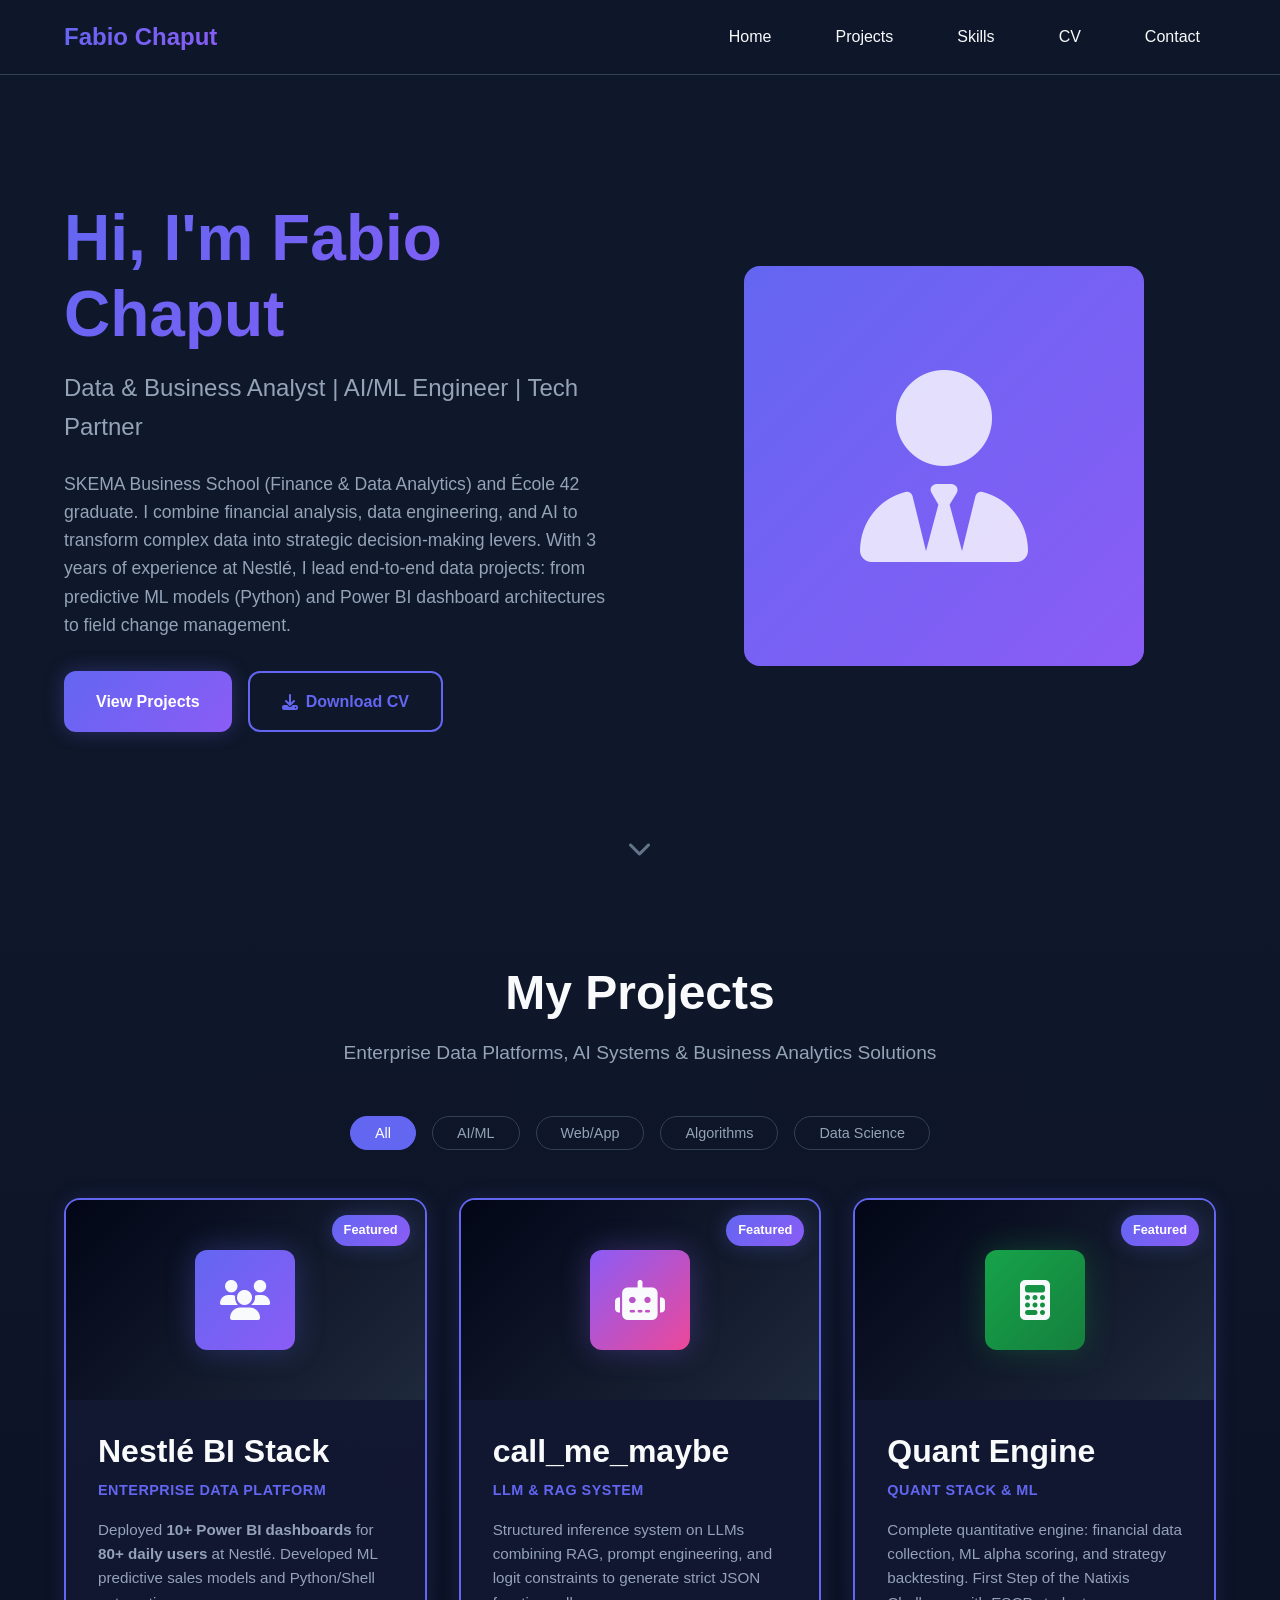
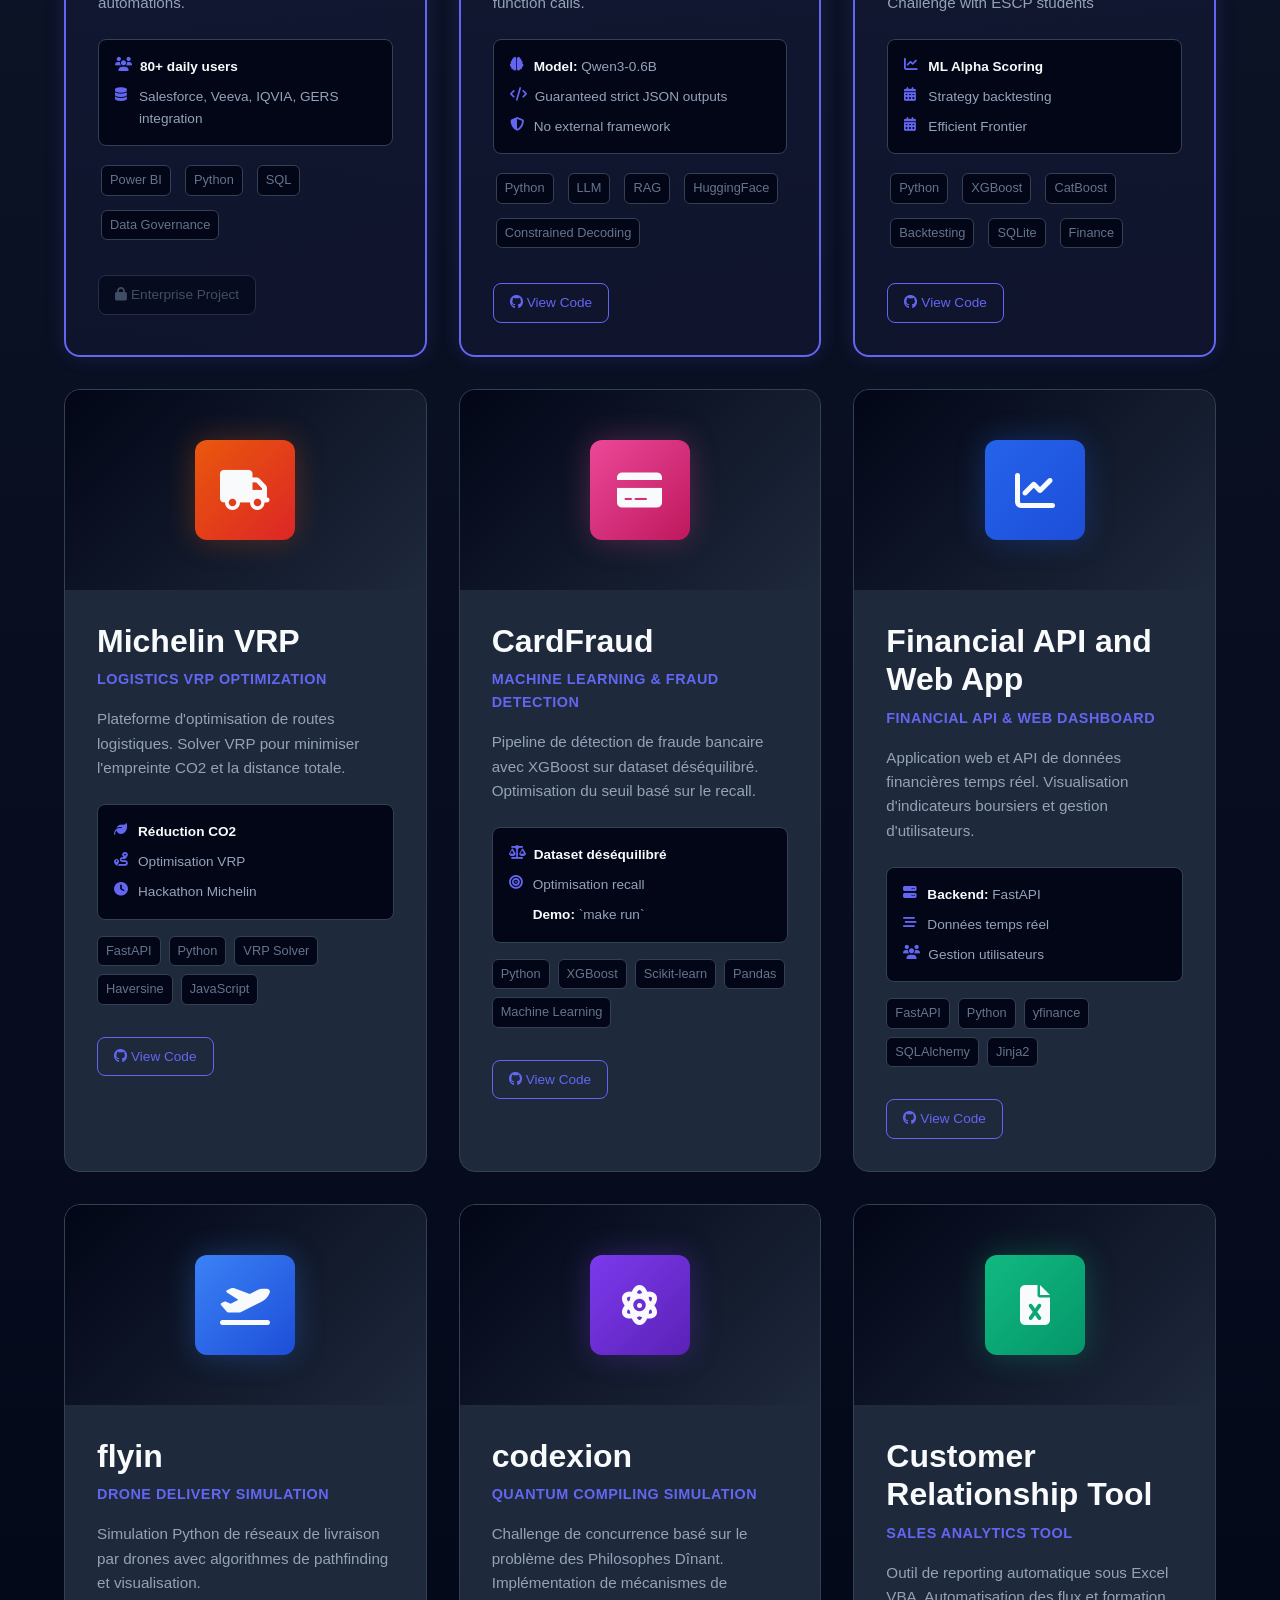
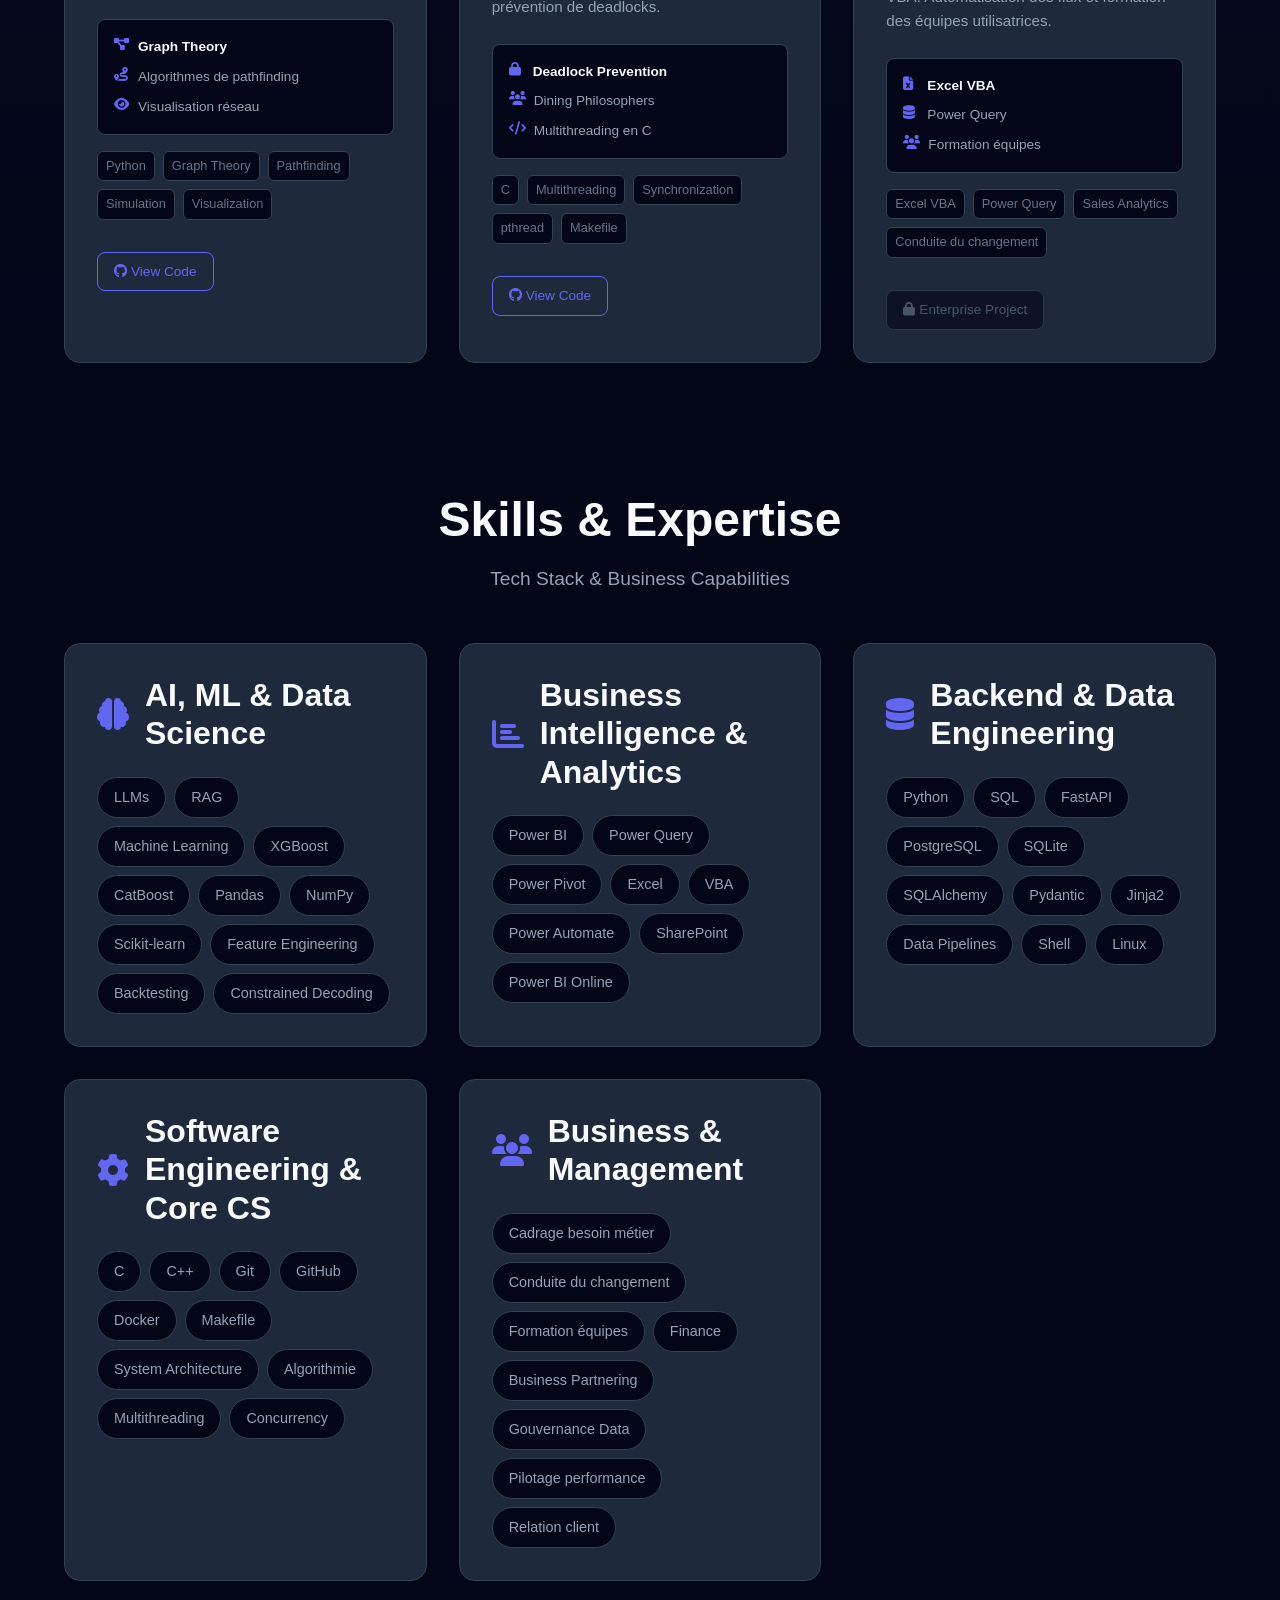
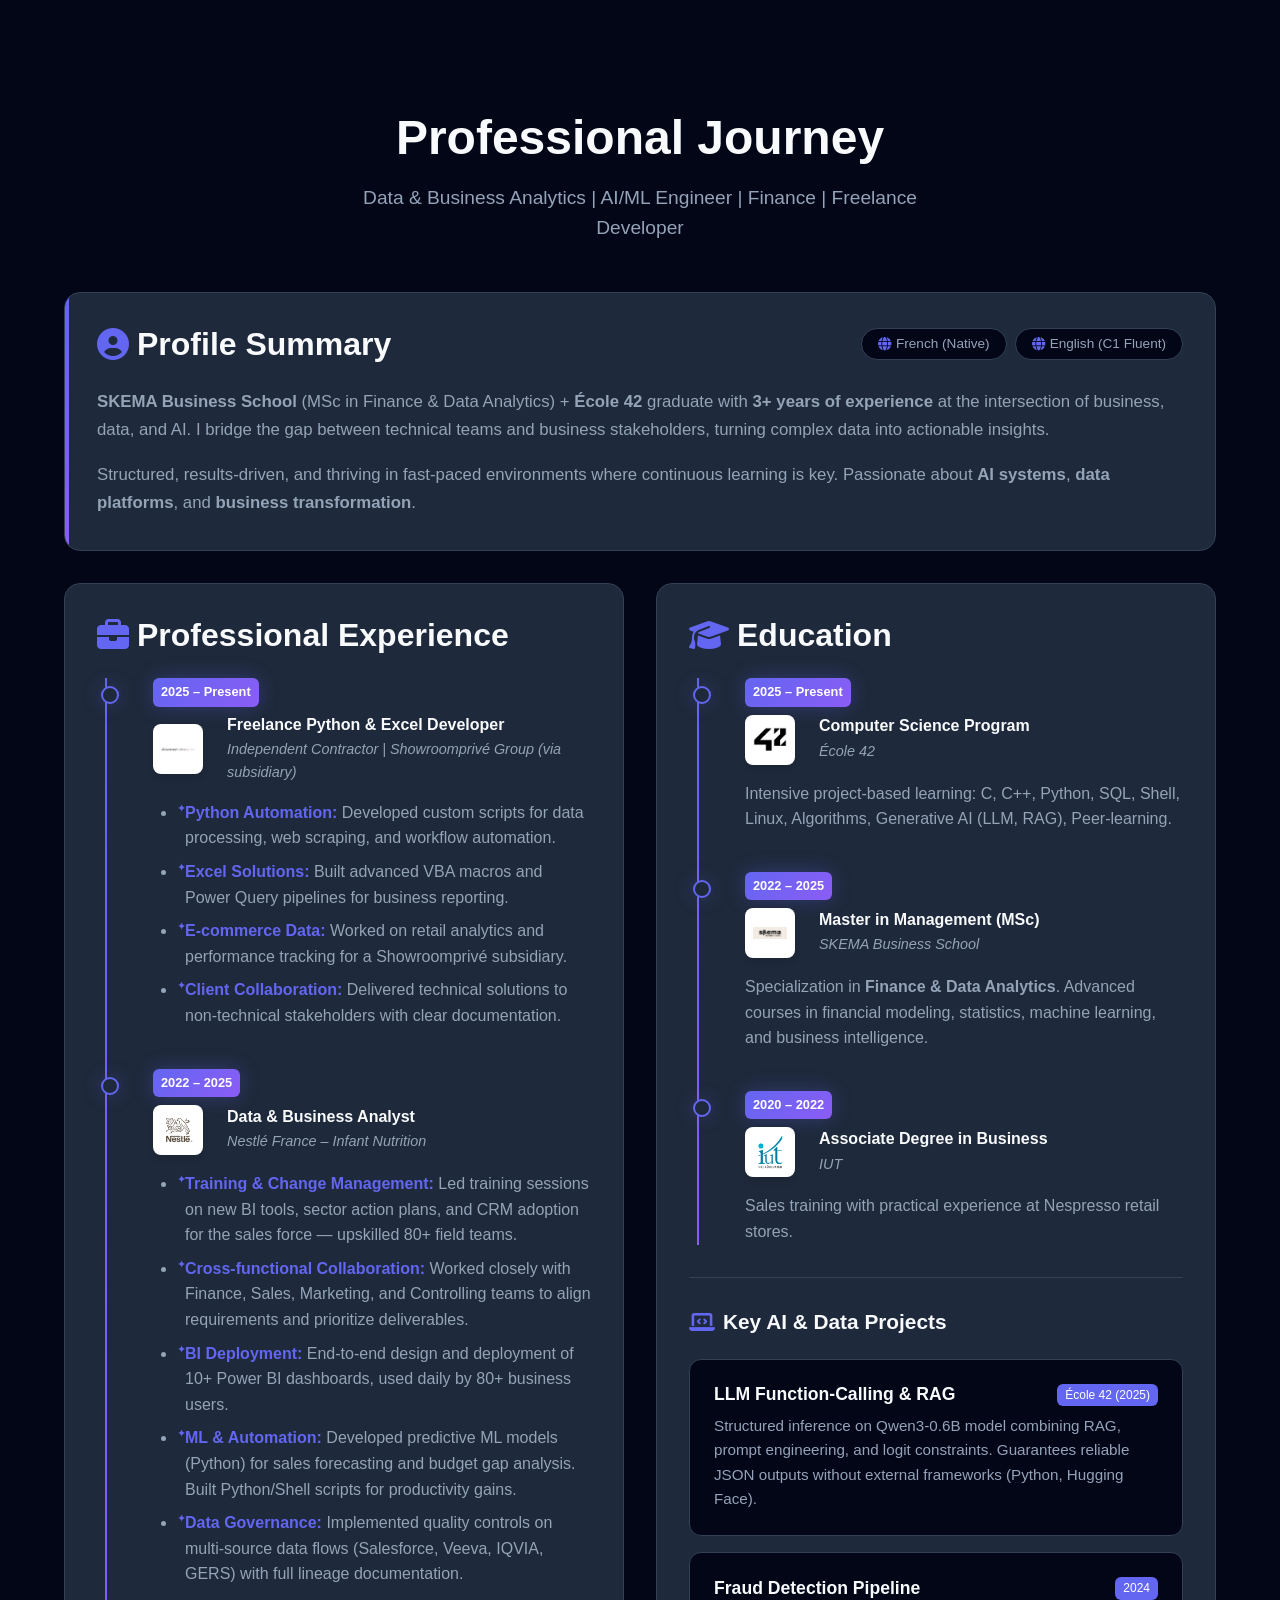
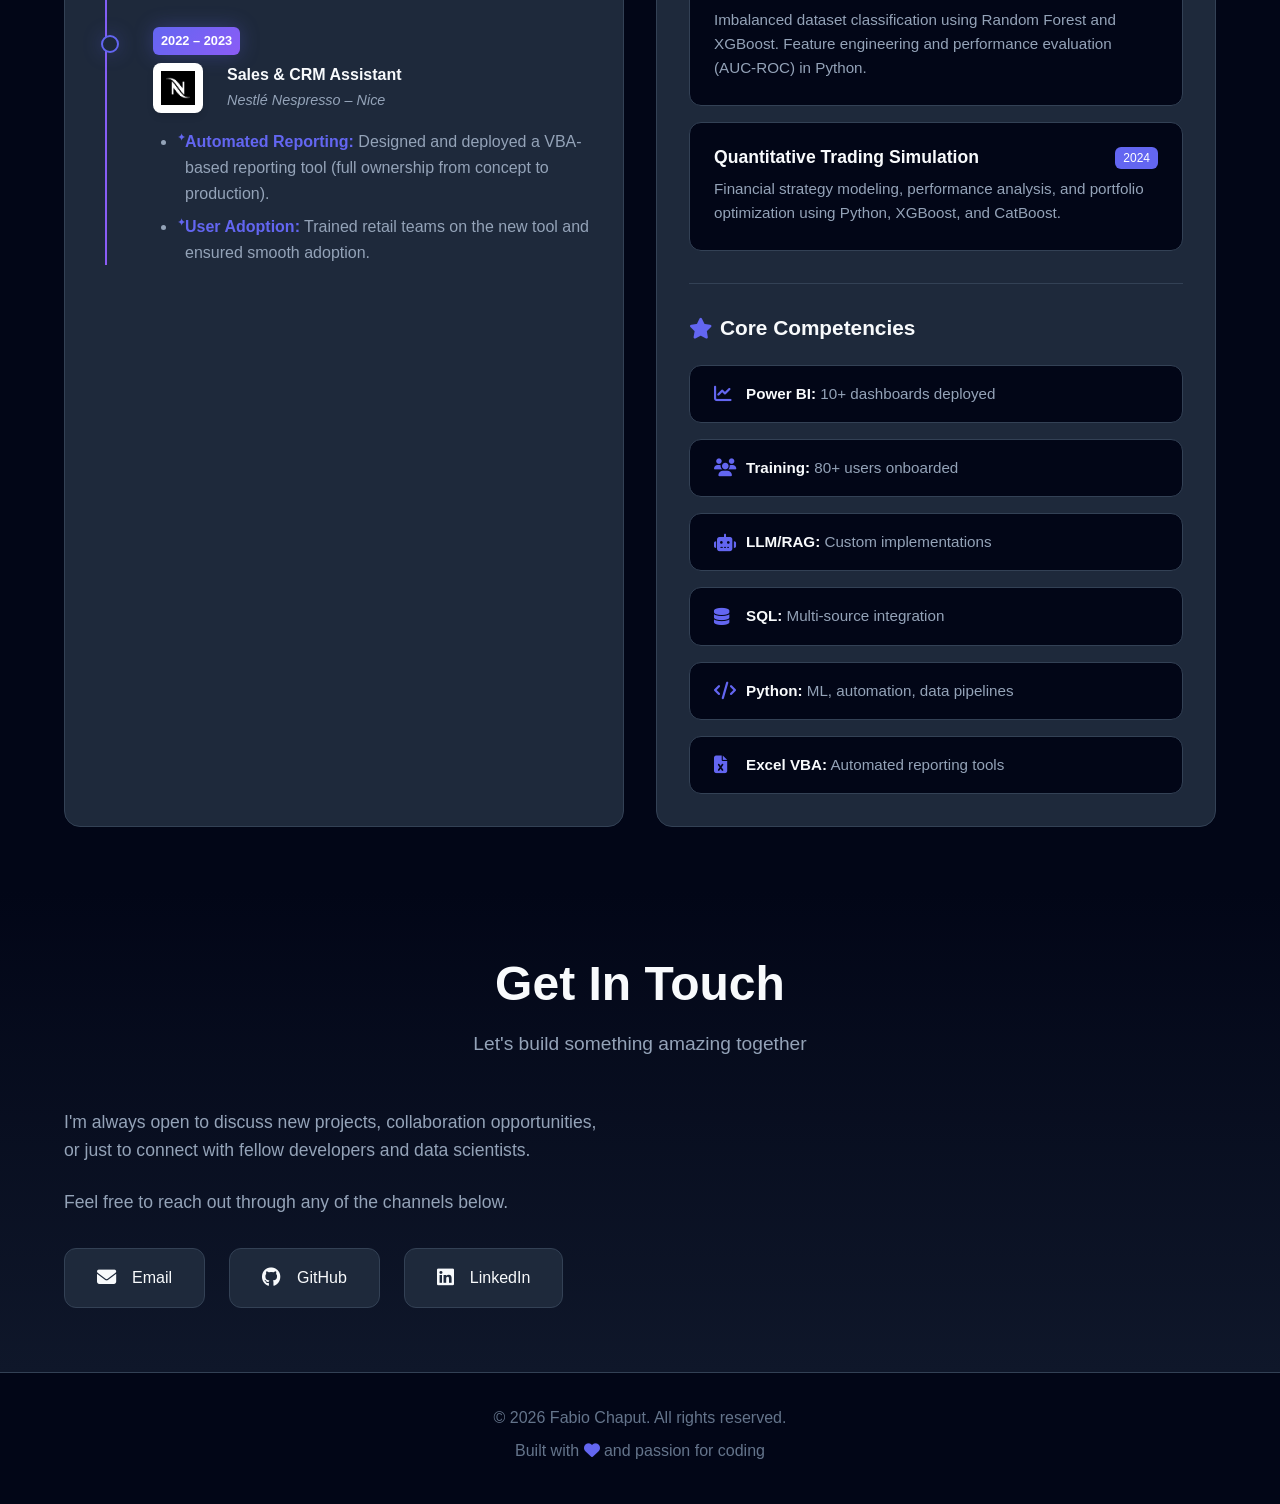
==== commit 3e5e7c7e: "sa" ====
--- a/index.html
+++ b/index.html
@@ -166,10 +166,11 @@
                         </div>
                     </div>
                     <div class="project-info">
-                        <h3>Quant Leo Fabio</h3>
+                        <h3>Quant Engine</h3>
                         <p class="project-category">Quant Stack & ML</p>
                         <p class="project-description">
                             Complete quantitative engine: financial data collection, ML alpha scoring, and strategy backtesting.
+                            First Step of the Natixis Challenge with ESCP students
                         </p>
                         <div class="project-highlights">
                             <div class="highlight-item">
@@ -179,6 +180,10 @@
                             <div class="highlight-item">
                                 <i class="fas fa-calendar-alt"></i>
                                 <span>Strategy backtesting</span>
+                            </div>
+                            <div class="highlight-item">
+                                <i class="fas fa-calendar-alt"></i>
+                                <span>Efficient Frontier</span>
                             </div>
                         </div>
                         <div class="project-tech">
@@ -205,7 +210,7 @@
                         </div>
                     </div>
                     <div class="project-info">
-                        <h3>michelin</h3>
+                        <h3>Michelin VRP</h3>
                         <p class="project-category">Logistics VRP Optimization</p>
                         <p class="project-description">
                             Plateforme d'optimisation de routes logistiques. Solver VRP pour minimiser l'empreinte CO2 et la distance totale.
@@ -289,7 +294,7 @@
                         </div>
                     </div>
                     <div class="project-info">
-                        <h3>alpha_</h3>
+                        <h3>Financial API and Web App </h3>
                         <p class="project-category">Financial API & Web Dashboard</p>
                         <p class="project-description">
                             Application web et API de données financières temps réel. Visualisation d'indicateurs boursiers et gestion d'utilisateurs.
@@ -415,7 +420,7 @@
                         </div>
                     </div>
                     <div class="project-info">
-                        <h3>nespresso_vba_analytics</h3>
+                        <h3>Customer Relationship Tool</h3>
                         <p class="project-category">Sales Analytics Tool</p>
                         <p class="project-description">
                             Outil de reporting automatique sous Excel VBA. Automatisation des flux et formation des équipes utilisatrices.
